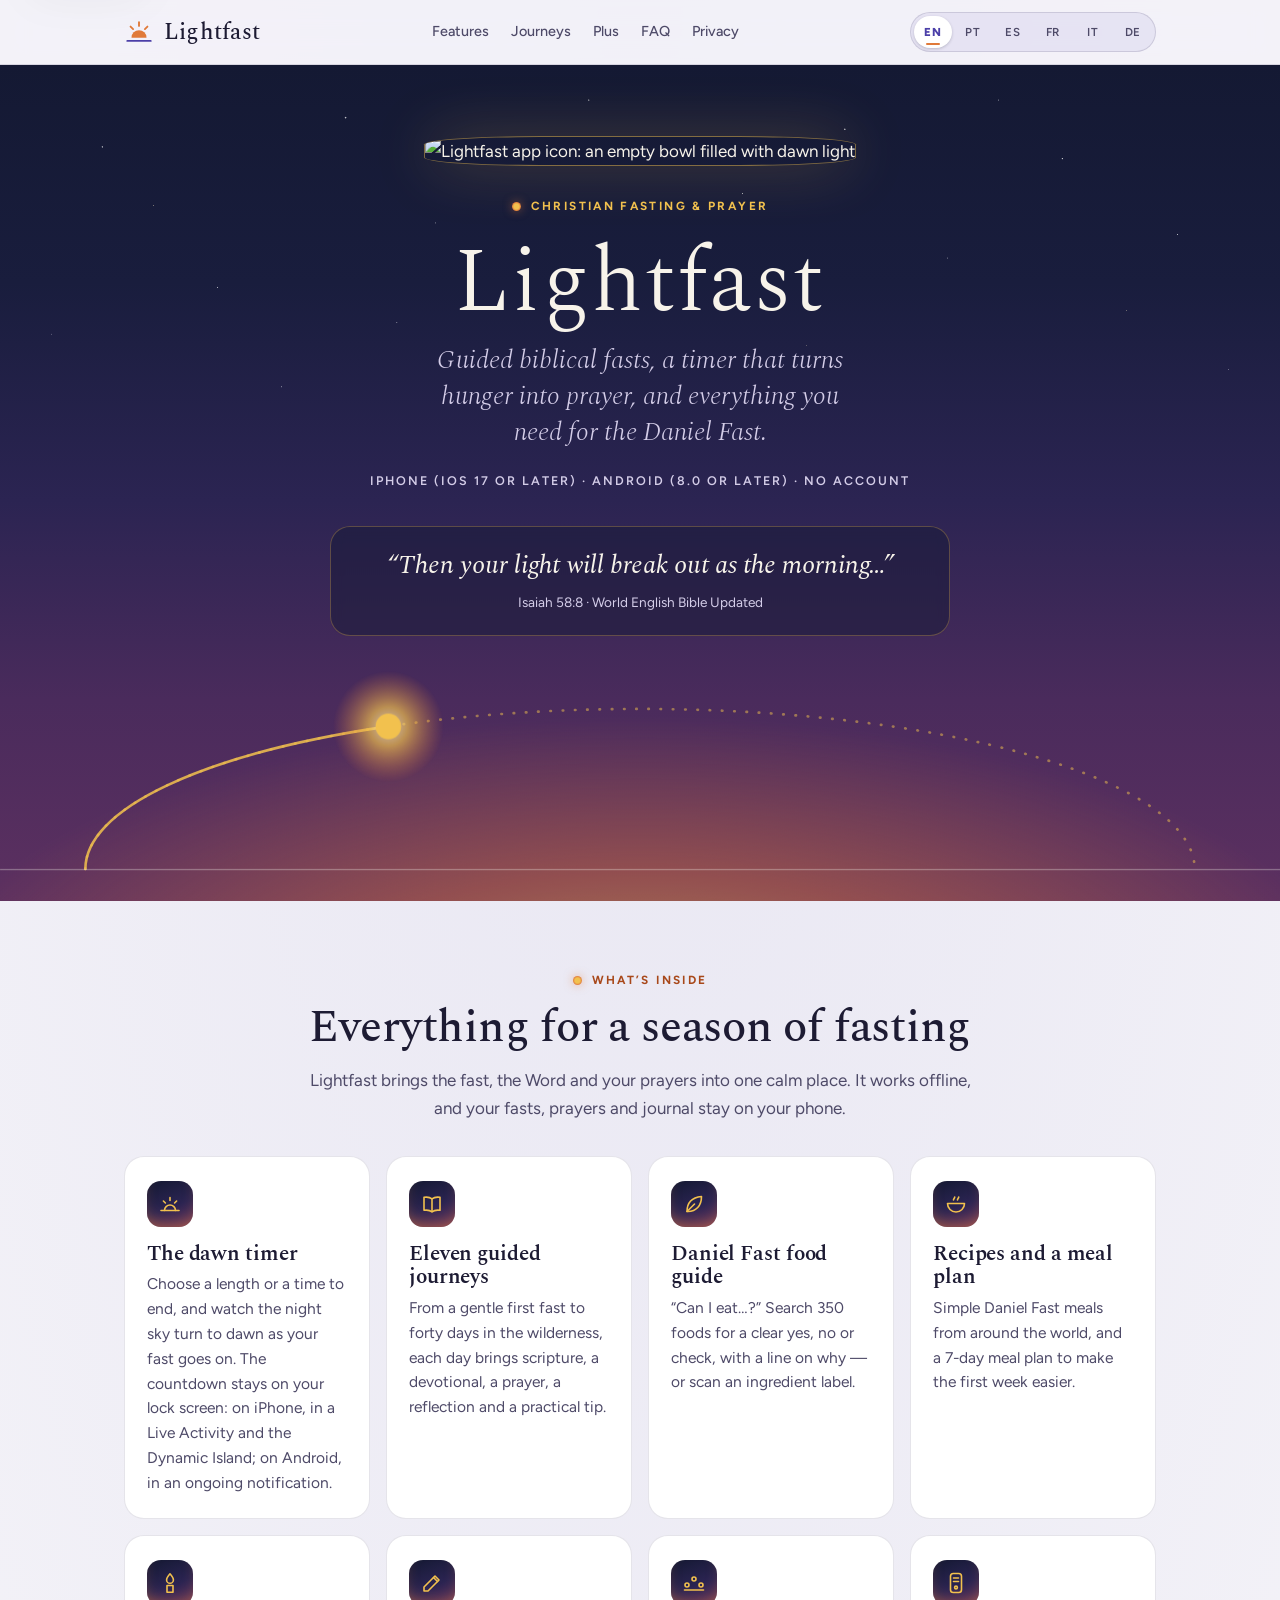
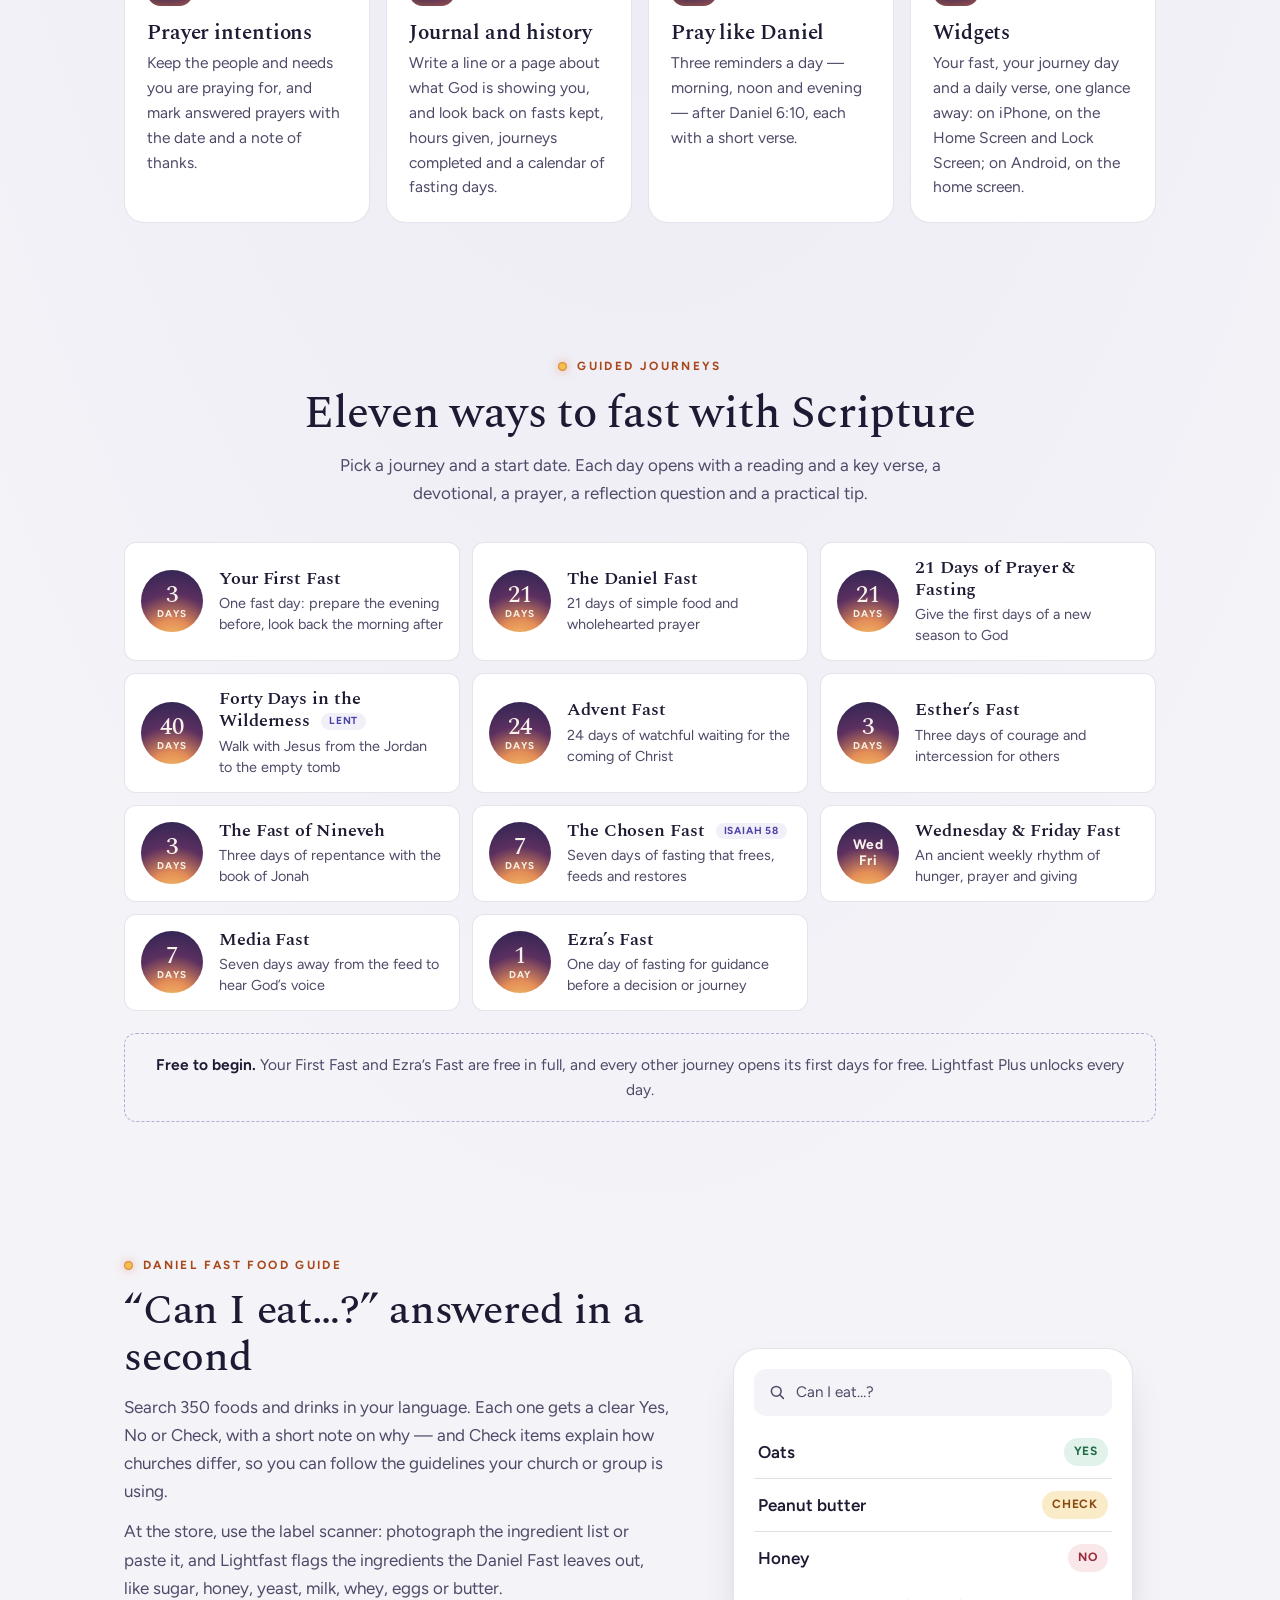
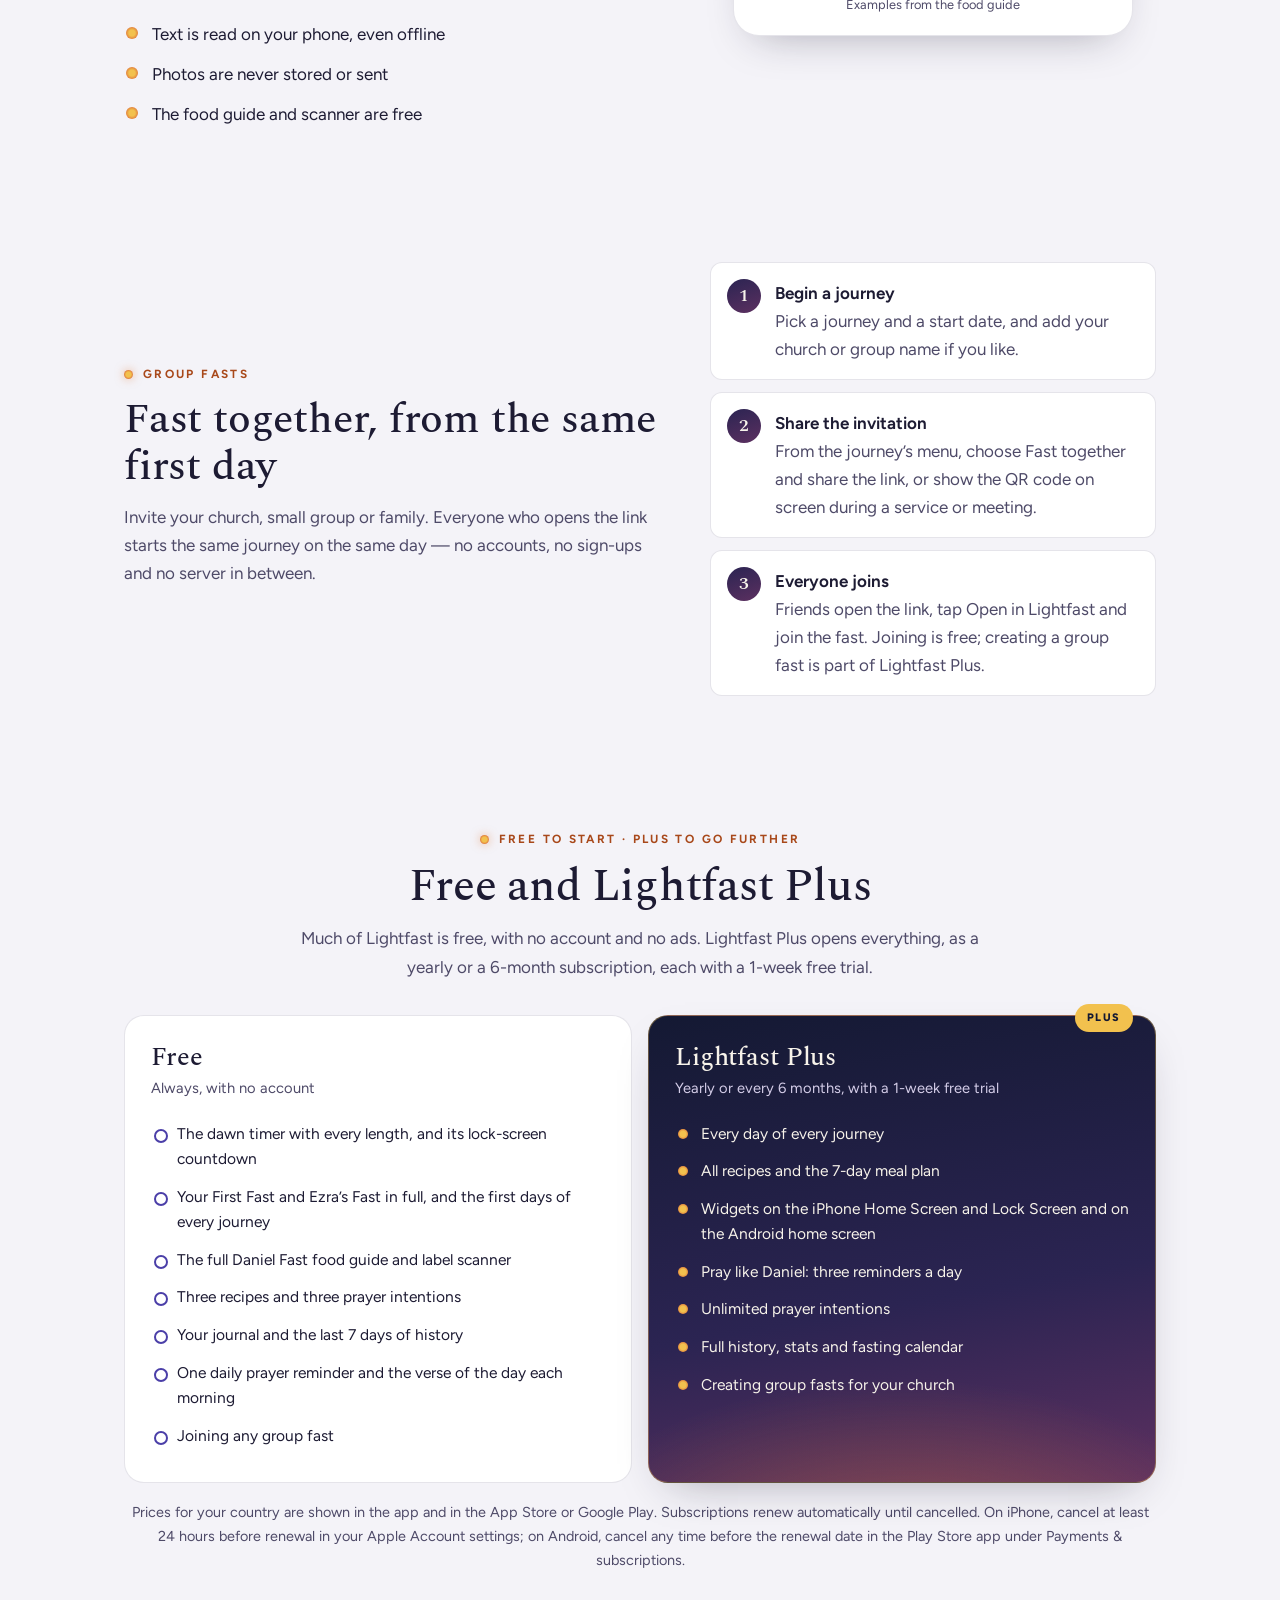
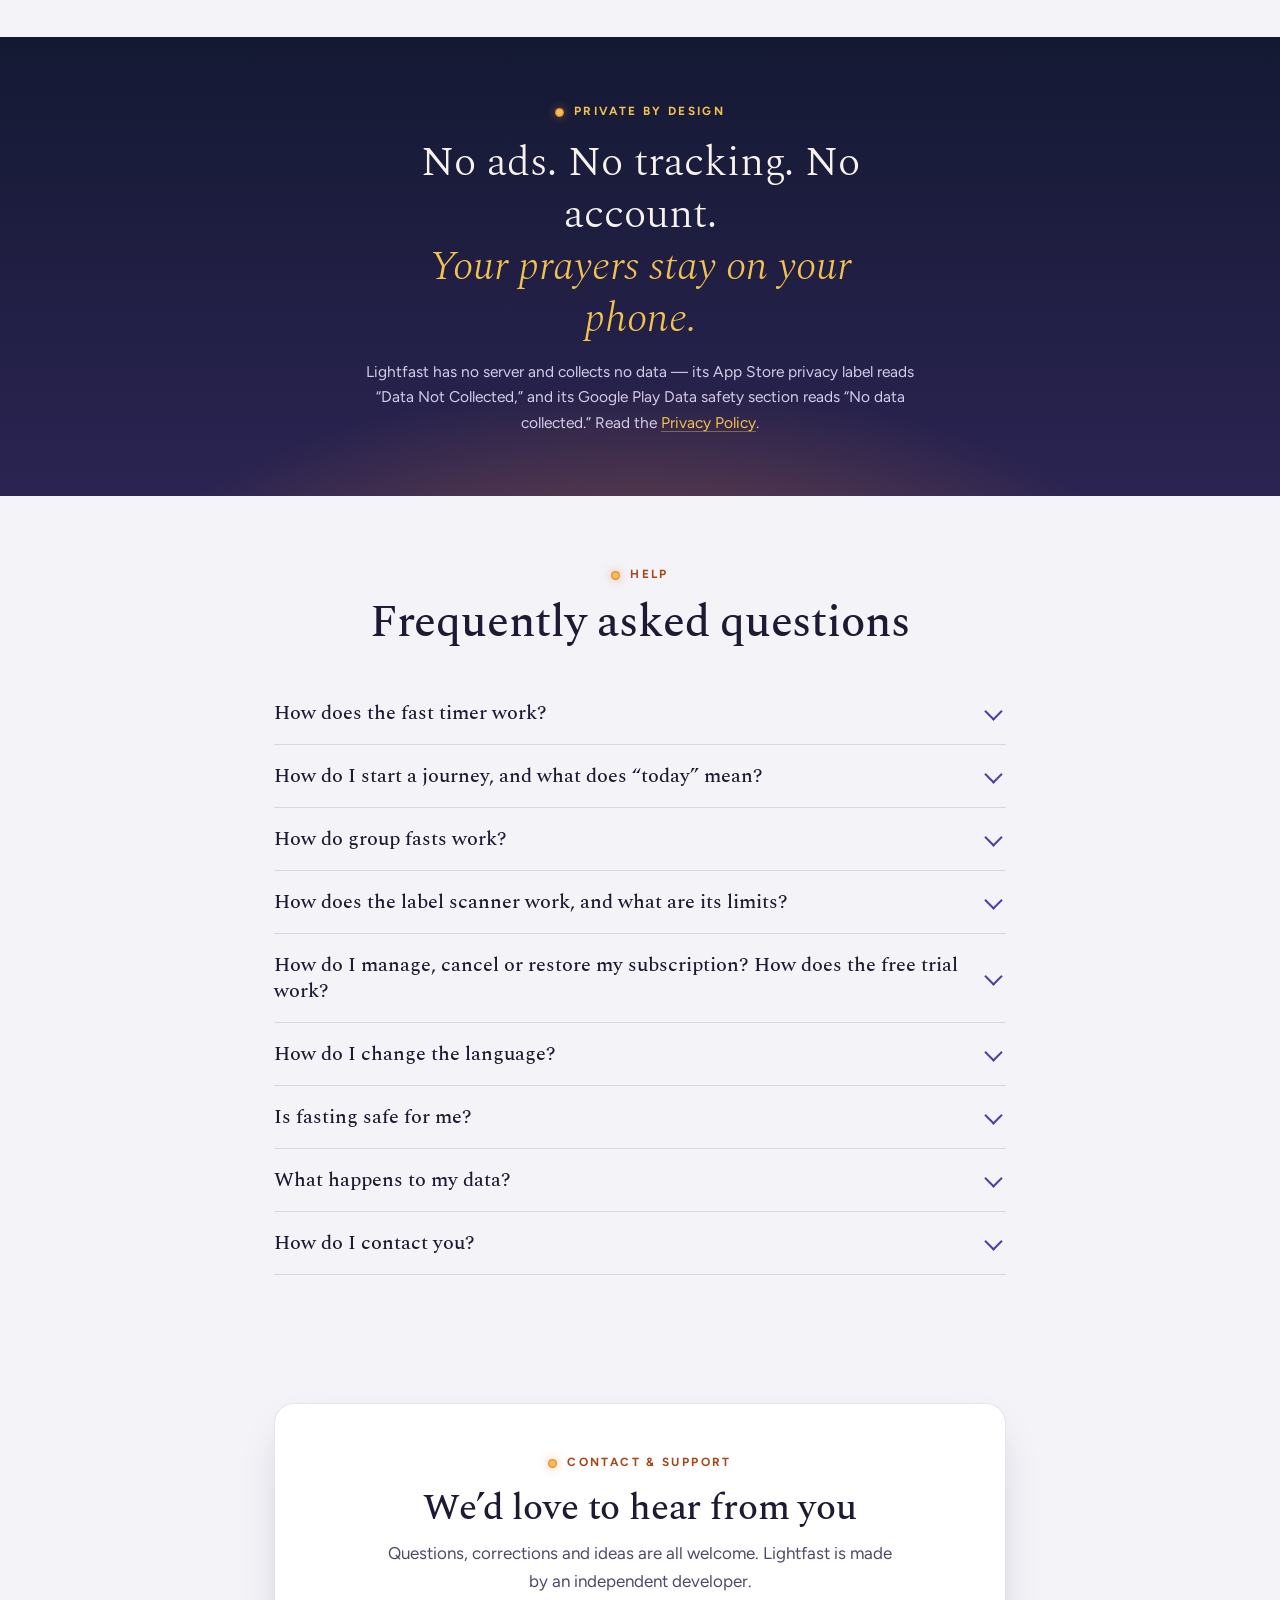
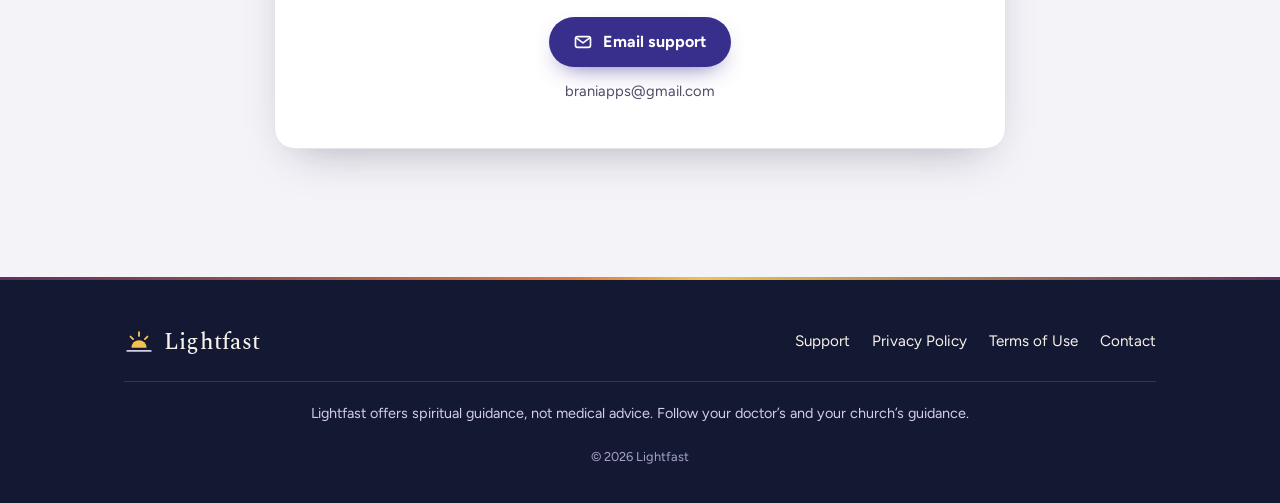
==== index.html @ 4f248ba1 "Deutsch: every page in a sixth language - A German section on every page (support, privacy, terms, j" ====
<!DOCTYPE html>
<html lang="en">
<head>
  <meta charset="UTF-8">
  <meta name="viewport" content="width=device-width, initial-scale=1.0">
  <title data-i18n-en="Lightfast — Daniel Fast &amp; Prayer · Support" data-i18n-pt="Lightfast — Jejum de Daniel e oração · Suporte" data-i18n-es="Lightfast — Ayuno de Daniel y oración · Soporte" data-i18n-fr="Lightfast — Jeûne de Daniel et prière · Assistance" data-i18n-it="Lightfast — Digiuno di Daniele e preghiera · Assistenza" data-i18n-de="Lightfast – Daniel-Fasten und Gebet · Support">Lightfast — Daniel Fast &amp; Prayer · Support</title>
  <meta name="description" content="Lightfast is a Christian fasting companion for iPhone and Android: a night-to-dawn fast timer, 11 guided biblical fasts, a Daniel Fast food guide and label scanner, prayer and journal — no ads, no tracking, no account. Também em português. También en español. Aussi en français. Anche in italiano. Auch auf Deutsch.">
  <meta name="theme-color" content="#141933">
  <link rel="icon" href="app-icon.png">
  <link rel="apple-touch-icon" href="app-icon.png">
  <link rel="preconnect" href="https://fonts.googleapis.com">
  <link rel="preconnect" href="https://fonts.gstatic.com" crossorigin>
  <link href="https://fonts.googleapis.com/css2?family=Figtree:wght@400;500;600;700;800&family=Spectral:ital,wght@0,300;0,400;0,500;0,600;1,300;1,400&display=swap" rel="stylesheet">
  <link rel="stylesheet" href="styles.css">
  <script src="site.js" defer></script>
</head>
<body>
  <a class="skip" href="#main" data-i18n-en="Skip to content" data-i18n-pt="Pular para o conteúdo" data-i18n-es="Saltar al contenido" data-i18n-fr="Aller au contenu" data-i18n-it="Vai al contenuto" data-i18n-de="Zum Inhalt springen">Skip to content</a>

  <!-- Line icons, drawn once and reused with <use>. -->
  <svg width="0" height="0" style="position:absolute" aria-hidden="true" focusable="false">
    <symbol id="i-dawn" viewBox="0 0 24 24"><path d="M3 18.5h18"/><path d="M6.5 18.5a5.5 5.5 0 0 1 11 0"/><path d="M12 5.5v3M5.4 9l2 2M18.6 9l-2 2"/></symbol>
    <symbol id="i-book" viewBox="0 0 24 24"><path d="M12 6.8C10 5.3 7 4.8 4 5.3v13c3-.5 6 0 8 1.5 2-1.5 5-2 8-1.5v-13c-3-.5-6 0-8 1.5z"/><path d="M12 6.8v13"/></symbol>
    <symbol id="i-leaf" viewBox="0 0 24 24"><path d="M5 19.5C5 11 10 5.5 19.5 4.5 19.5 14 14 19.5 6 19.5"/><path d="M5 19.5l7.5-7.5"/></symbol>
    <symbol id="i-bowl" viewBox="0 0 24 24"><path d="M3.5 11.5h17a8.5 8.5 0 0 1-17 0z"/><path d="M9.5 8c0-1.3 1.2-1.7 1.2-3M13.5 8c0-1.3 1.2-1.7 1.2-3"/></symbol>
    <symbol id="i-flame" viewBox="0 0 24 24"><path d="M12 2.8c2.3 2.6 3.4 4.4 3.4 6.1a3.4 3.4 0 0 1-6.8 0c0-1.7 1.1-3.5 3.4-6.1z"/><path d="M9 14.5h6v6.7H9z"/></symbol>
    <symbol id="i-pen" viewBox="0 0 24 24"><path d="M4 20h4L19 9l-4-4L4 16z"/><path d="M13.5 6.5l4 4"/></symbol>
    <symbol id="i-suns" viewBox="0 0 24 24"><circle cx="5" cy="14" r="2"/><circle cx="12" cy="8" r="2"/><circle cx="19" cy="14" r="2"/><path d="M2.5 19h19"/></symbol>
    <symbol id="i-phone" viewBox="0 0 24 24"><rect x="6.5" y="2.5" width="11" height="19" rx="2.8"/><path d="M9.5 7h5M9.5 10.5h5"/><circle cx="12" cy="16.5" r="1.4"/></symbol>
    <symbol id="i-search" viewBox="0 0 24 24"><circle cx="11" cy="11" r="6.5"/><path d="M16 16l4.5 4.5"/></symbol>
    <symbol id="i-mail" viewBox="0 0 24 24"><rect x="3" y="5.5" width="18" height="13" rx="2.5"/><path d="M3.8 7l8.2 6 8.2-6"/></symbol>
  </svg>

  <header class="nav">
    <div class="wrap">
      <a class="brand" href="index.html">
        <svg class="mark" width="30" height="30" viewBox="0 0 32 32" aria-hidden="true" focusable="false"><path class="sun" d="M8 22a8 8 0 0 1 16 0z"/><path class="rays" d="M16 5.5v4M7 10.2l2.7 2.7M25 10.2l-2.7 2.7" fill="none" stroke-width="2" stroke-linecap="round"/><path class="line" d="M3.5 25.5h25" fill="none" stroke-width="2" stroke-linecap="round"/></svg>
        Lightfast
      </a>
      <nav class="nav-links" aria-label="Site" data-i18n-aria-en="Site" data-i18n-aria-pt="Site" data-i18n-aria-es="Sitio" data-i18n-aria-fr="Site" data-i18n-aria-it="Sito" data-i18n-aria-de="Website">
        <a href="#features" data-i18n-en="Features" data-i18n-pt="Recursos" data-i18n-es="Funciones" data-i18n-fr="Fonctionnalités" data-i18n-it="Funzionalità" data-i18n-de="Funktionen">Features</a>
        <a href="#journeys" data-i18n-en="Journeys" data-i18n-pt="Jornadas" data-i18n-es="Jornadas" data-i18n-fr="Parcours" data-i18n-it="Percorsi" data-i18n-de="Wege">Journeys</a>
        <a href="#plus">Plus</a>
        <a href="#faq" data-i18n-en="FAQ" data-i18n-pt="Perguntas" data-i18n-es="Preguntas" data-i18n-fr="Questions" data-i18n-it="Domande" data-i18n-de="Fragen">FAQ</a>
        <a href="privacy.html" data-i18n-en="Privacy" data-i18n-pt="Privacidade" data-i18n-es="Privacidad" data-i18n-fr="Confidentialité" data-i18n-it="Privacy" data-i18n-de="Datenschutz">Privacy</a>
      </nav>
      <div class="nav-right">
        <div class="langtabs" role="tablist" aria-label="Language" data-i18n-aria-en="Language" data-i18n-aria-pt="Idioma" data-i18n-aria-es="Idioma" data-i18n-aria-fr="Langue" data-i18n-aria-it="Lingua" data-i18n-aria-de="Sprache">
          <button type="button" role="tab" data-lang-target="en" lang="en" aria-label="English">EN</button>
          <button type="button" role="tab" data-lang-target="pt" lang="pt-BR" aria-label="Português (Brasil)">PT</button>
          <button type="button" role="tab" data-lang-target="es" lang="es" aria-label="Español">ES</button>
          <button type="button" role="tab" data-lang-target="fr" lang="fr" aria-label="Français">FR</button>
          <button type="button" role="tab" data-lang-target="it" lang="it" aria-label="Italiano">IT</button>
          <button type="button" role="tab" data-lang-target="de" lang="de" aria-label="Deutsch">DE</button>
        </div>
      </div>
    </div>
  </header>

  <main id="main" tabindex="-1">
    <!-- =============================================================== HERO -->
    <section class="sky">
      <div class="wrap hero">
        <div data-lang="en" lang="en">
          <img class="icon" src="app-icon.png" width="120" height="120" alt="Lightfast app icon: an empty bowl filled with dawn light" data-rise style="animation-delay:.05s">
          <div data-rise style="animation-delay:.12s"><span class="kicker">Christian fasting &amp; prayer</span></div>
          <h1 data-rise style="animation-delay:.18s">Lightfast</h1>
          <p class="tagline" data-rise style="animation-delay:.26s">Guided biblical fasts, a timer that turns hunger into prayer, and everything you need for the Daniel Fast.</p>
          <p class="meta" data-rise style="animation-delay:.32s">iPhone (iOS 17 or later) · Android (8.0 or later) · No account</p>
          <figure class="verse" data-rise style="animation-delay:.4s">
            <blockquote><p>“Then your light will break out as the morning…”</p></blockquote>
            <figcaption>Isaiah 58:8 · World English Bible Updated</figcaption>
          </figure>
        </div>
        <div data-lang="pt" lang="pt-BR">
          <img class="icon" src="app-icon.png" width="120" height="120" alt="Ícone do aplicativo Lightfast: uma tigela vazia cheia da luz da aurora" data-rise style="animation-delay:.05s">
          <div data-rise style="animation-delay:.12s"><span class="kicker">Jejum e oração cristã</span></div>
          <h1 data-rise style="animation-delay:.18s">Lightfast</h1>
          <p class="tagline" data-rise style="animation-delay:.26s">Jejuns bíblicos guiados, um cronômetro que transforma a fome em oração e tudo o que você precisa para o Jejum de Daniel.</p>
          <p class="meta" data-rise style="animation-delay:.32s">iPhone (iOS 17 ou posterior) · Android (8.0 ou posterior) · Sem conta</p>
          <figure class="verse" data-rise style="animation-delay:.4s">
            <blockquote><p>“Então a sua luz romperá como a manhã…”</p></blockquote>
            <figcaption>Isaías 58:8 · Bíblia Portuguesa Mundial</figcaption>
          </figure>
        </div>
        <div data-lang="es" lang="es">
          <img class="icon" src="app-icon.png" width="120" height="120" alt="Ícono de la aplicación Lightfast: un tazón vacío lleno de la luz del amanecer" data-rise style="animation-delay:.05s">
          <div data-rise style="animation-delay:.12s"><span class="kicker">Ayuno cristiano y oración</span></div>
          <h1 data-rise style="animation-delay:.18s">Lightfast</h1>
          <p class="tagline" data-rise style="animation-delay:.26s">Ayunos bíblicos guiados, un temporizador que convierte el hambre en oración y todo lo que necesitas para el Ayuno de Daniel.</p>
          <p class="meta" data-rise style="animation-delay:.32s">iPhone (iOS 17 o posterior) · Android (8.0 o posterior) · Sin cuenta</p>
          <figure class="verse" data-rise style="animation-delay:.4s">
            <blockquote><p>«Entonces nacerá tu luz como el alba…»</p></blockquote>
            <figcaption>Isaías 58:8 · Reina-Valera 1909</figcaption>
          </figure>
        </div>
        <div data-lang="fr" lang="fr">
          <img class="icon" src="app-icon.png" width="120" height="120" alt="Icône de l’application Lightfast&nbsp;: un bol vide rempli de la lumière de l’aube" data-rise style="animation-delay:.05s">
          <div data-rise style="animation-delay:.12s"><span class="kicker">Jeûne chrétien et prière</span></div>
          <h1 data-rise style="animation-delay:.18s">Lightfast</h1>
          <p class="tagline" data-rise style="animation-delay:.26s">Des jeûnes bibliques guidés, un minuteur qui transforme la faim en prière, et tout ce qu’il te faut pour le jeûne de Daniel.</p>
          <p class="meta" data-rise style="animation-delay:.32s">iPhone (iOS 17 ou version ultérieure) · Android (8.0 ou version ultérieure) · Sans compte</p>
          <figure class="verse" data-rise style="animation-delay:.4s">
            <blockquote><p>«&nbsp;Alors ta lumière poindra comme l’aurore…&nbsp;»</p></blockquote>
            <figcaption>Ésaïe 58:8 · Louis Segond 1910</figcaption>
          </figure>
        </div>
        <div data-lang="it" lang="it">
          <img class="icon" src="app-icon.png" width="120" height="120" alt="Icona dell’app Lightfast: una ciotola vuota colma della luce dell’alba" data-rise style="animation-delay:.05s">
          <div data-rise style="animation-delay:.12s"><span class="kicker">Digiuno cristiano e preghiera</span></div>
          <h1 data-rise style="animation-delay:.18s">Lightfast</h1>
          <p class="tagline" data-rise style="animation-delay:.26s">Digiuni biblici guidati, un timer che trasforma la fame in preghiera e tutto ciò che ti serve per il digiuno di Daniele.</p>
          <p class="meta" data-rise style="animation-delay:.32s">iPhone (iOS 17 o versioni successive) · Android (8.0 o versioni successive) · Nessun account</p>
          <figure class="verse" data-rise style="animation-delay:.4s">
            <blockquote><p>“Allora la tua luce spunterà come l’aurora…”</p></blockquote>
            <figcaption>Isaia 58:8 · Riveduta 1927 (Giovanni Luzzi)</figcaption>
          </figure>
        </div>
        <div data-lang="de" lang="de">
          <img class="icon" src="app-icon.png" width="120" height="120" alt="App-Symbol von Lightfast: eine leere Schale, erfüllt vom Licht der Morgenröte" data-rise style="animation-delay:.05s">
          <div data-rise style="animation-delay:.12s"><span class="kicker">Christliches Fasten und Gebet</span></div>
          <h1 data-rise style="animation-delay:.18s">Lightfast</h1>
          <p class="tagline" data-rise style="animation-delay:.26s">Begleitete biblische Fastenwege, ein Timer, der Hunger in Gebet verwandelt, und alles, was du für das Daniel-Fasten brauchst.</p>
          <p class="meta" data-rise style="animation-delay:.32s">iPhone (iOS 17 oder neuer) · Android (8.0 oder neuer) · Kein Konto</p>
          <figure class="verse" data-rise style="animation-delay:.4s">
            <blockquote><p>„Alsdann wird dein Licht hervorbrechen wie die Morgenröte&nbsp;…“</p></blockquote>
            <figcaption>Jesaja 58,8 · Lutherbibel 1912</figcaption>
          </figure>
        </div>
      </div>
      <!-- The app's dawn timer: a sun a third of the way up its arc. -->
      <svg class="horizon" viewBox="0 -24 1200 224" aria-hidden="true" focusable="false">
        <defs>
          <radialGradient id="sunglow">
            <stop offset="0" stop-color="#FFF3D1"/>
            <stop offset="0.35" stop-color="#F2C14E" stop-opacity="0.9"/>
            <stop offset="1" stop-color="#E07A3A" stop-opacity="0"/>
          </radialGradient>
        </defs>
        <path d="M80 170 A520 150 0 0 1 1120 170" fill="none" stroke="#F2C14E" stroke-opacity="0.5" stroke-width="2.5" stroke-dasharray="0.5 11" stroke-linecap="round"/>
        <path d="M80 170 A520 150 0 0 1 364 36.4" fill="none" stroke="#F2C14E" stroke-opacity="0.85" stroke-width="2.5" stroke-linecap="round"/>
        <g class="climb">
          <circle cx="364" cy="36.4" r="52" fill="url(#sunglow)" opacity="0.75"/>
          <circle cx="364" cy="36.4" r="12" fill="#F2C14E"/>
        </g>
        <path d="M0 170.5H1200" stroke="#F7F3EA" stroke-opacity="0.35" stroke-width="1.2"/>
      </svg>
    </section>

    <!-- =============================================================== FEATURES -->
    <section class="block wrap" id="features">
      <div data-lang="en" lang="en">
        <div class="section-head center">
          <span class="kicker">What’s inside</span>
          <h2>Everything for a season of fasting</h2>
          <p>Lightfast brings the fast, the Word and your prayers into one calm place. It works offline, and your fasts, prayers and journal stay on your phone.</p>
        </div>
        <div class="grid">
          <div class="feature"><div class="ico"><svg aria-hidden="true"><use href="#i-dawn"/></svg></div><h3>The dawn timer</h3><p>Choose a length or a time to end, and watch the night sky turn to dawn as your fast goes on. The countdown stays on your lock screen: on iPhone, in a Live Activity and the Dynamic Island; on Android, in an ongoing notification.</p></div>
          <div class="feature"><div class="ico"><svg aria-hidden="true"><use href="#i-book"/></svg></div><h3>Eleven guided journeys</h3><p>From a gentle first fast to forty days in the wilderness, each day brings scripture, a devotional, a prayer, a reflection and a practical tip.</p></div>
          <div class="feature"><div class="ico"><svg aria-hidden="true"><use href="#i-leaf"/></svg></div><h3>Daniel Fast food guide</h3><p>“Can I eat…?” Search 350 foods for a clear yes, no or check, with a line on why — or scan an ingredient label.</p></div>
          <div class="feature"><div class="ico"><svg aria-hidden="true"><use href="#i-bowl"/></svg></div><h3>Recipes and a meal plan</h3><p>Simple Daniel Fast meals from around the world, and a 7-day meal plan to make the first week easier.</p></div>
          <div class="feature"><div class="ico"><svg aria-hidden="true"><use href="#i-flame"/></svg></div><h3>Prayer intentions</h3><p>Keep the people and needs you are praying for, and mark answered prayers with the date and a note of thanks.</p></div>
          <div class="feature"><div class="ico"><svg aria-hidden="true"><use href="#i-pen"/></svg></div><h3>Journal and history</h3><p>Write a line or a page about what God is showing you, and look back on fasts kept, hours given, journeys completed and a calendar of fasting days.</p></div>
          <div class="feature"><div class="ico"><svg aria-hidden="true"><use href="#i-suns"/></svg></div><h3>Pray like Daniel</h3><p>Three reminders a day — morning, noon and evening — after Daniel 6:10, each with a short verse.</p></div>
          <div class="feature"><div class="ico"><svg aria-hidden="true"><use href="#i-phone"/></svg></div><h3>Widgets</h3><p>Your fast, your journey day and a daily verse, one glance away: on iPhone, on the Home Screen and Lock Screen; on Android, on the home screen.</p></div>
        </div>
      </div>
      <div data-lang="pt" lang="pt-BR">
        <div class="section-head center">
          <span class="kicker">Por dentro do app</span>
          <h2>Tudo para um tempo de jejum</h2>
          <p>O Lightfast reúne o jejum, a Palavra e as suas orações num espaço único e tranquilo. Funciona offline, e seus jejuns, orações e diário ficam no seu celular.</p>
        </div>
        <div class="grid">
          <div class="feature"><div class="ico"><svg aria-hidden="true"><use href="#i-dawn"/></svg></div><h3>O cronômetro da aurora</h3><p>Escolha uma duração ou um horário para terminar e veja o céu da noite virar aurora enquanto o jejum avança. A contagem regressiva fica na tela de bloqueio: no iPhone, numa Atividade ao Vivo e na Dynamic Island; no Android, numa notificação contínua.</p></div>
          <div class="feature"><div class="ico"><svg aria-hidden="true"><use href="#i-book"/></svg></div><h3>Onze jornadas guiadas</h3><p>De um primeiro jejum suave aos quarenta dias no deserto, cada dia traz uma leitura bíblica, um devocional, uma oração, uma reflexão e uma dica prática.</p></div>
          <div class="feature"><div class="ico"><svg aria-hidden="true"><use href="#i-leaf"/></svg></div><h3>Guia de alimentos do Jejum de Daniel</h3><p>“Posso comer…?” Pesquise 350 alimentos e receba um sim, um não ou um “verifique”, com o motivo — ou escaneie o rótulo de ingredientes.</p></div>
          <div class="feature"><div class="ico"><svg aria-hidden="true"><use href="#i-bowl"/></svg></div><h3>Receitas e cardápio</h3><p>Refeições simples do Jejum de Daniel de várias partes do mundo e um cardápio de 7 dias para facilitar a primeira semana.</p></div>
          <div class="feature"><div class="ico"><svg aria-hidden="true"><use href="#i-flame"/></svg></div><h3>Pedidos de oração</h3><p>Guarde as pessoas e as necessidades pelas quais você ora e marque as orações respondidas com a data e uma palavra de gratidão.</p></div>
          <div class="feature"><div class="ico"><svg aria-hidden="true"><use href="#i-pen"/></svg></div><h3>Diário e histórico</h3><p>Escreva uma linha ou uma página sobre o que Deus está mostrando a você e reveja os jejuns cumpridos, as horas dedicadas, as jornadas concluídas e um calendário dos seus dias de jejum.</p></div>
          <div class="feature"><div class="ico"><svg aria-hidden="true"><use href="#i-suns"/></svg></div><h3>Ore como Daniel</h3><p>Três lembretes por dia — de manhã, ao meio-dia e à noite —, como em Daniel 6:10, cada um com um versículo curto.</p></div>
          <div class="feature"><div class="ico"><svg aria-hidden="true"><use href="#i-phone"/></svg></div><h3>Widgets</h3><p>Seu jejum, o dia da sua jornada e um versículo diário, sempre à vista: no iPhone, na Tela de Início e na Tela Bloqueada; no Android, na tela inicial.</p></div>
        </div>
      </div>
      <div data-lang="es" lang="es">
        <div class="section-head center">
          <span class="kicker">Lo que incluye</span>
          <h2>Todo para un tiempo de ayuno</h2>
          <p>Lightfast reúne el ayuno, la Palabra y tus oraciones en un solo lugar sereno. Funciona sin conexión, y tus ayunos, oraciones y diario se quedan en tu teléfono.</p>
        </div>
        <div class="grid">
          <div class="feature"><div class="ico"><svg aria-hidden="true"><use href="#i-dawn"/></svg></div><h3>El temporizador del alba</h3><p>Elige una duración o una hora para terminar, y mira cómo el cielo nocturno se vuelve alba mientras avanza tu ayuno. La cuenta regresiva queda en la pantalla bloqueada: en iPhone, en una Actividad en vivo y en la Dynamic Island; en Android, en una notificación continua.</p></div>
          <div class="feature"><div class="ico"><svg aria-hidden="true"><use href="#i-book"/></svg></div><h3>Once jornadas guiadas</h3><p>Desde un primer ayuno sencillo hasta cuarenta días en el desierto, cada día trae un pasaje de la Escritura, un devocional, una oración, una reflexión y un consejo práctico.</p></div>
          <div class="feature"><div class="ico"><svg aria-hidden="true"><use href="#i-leaf"/></svg></div><h3>Guía de alimentos del Ayuno de Daniel</h3><p>«¿Puedo comer…?» Busca entre 350 alimentos y obtén un sí, un no o un «revisa», con el porqué, o escanea la etiqueta de ingredientes.</p></div>
          <div class="feature"><div class="ico"><svg aria-hidden="true"><use href="#i-bowl"/></svg></div><h3>Recetas y plan de comidas</h3><p>Comidas sencillas del Ayuno de Daniel de todo el mundo y un plan de comidas de 7 días para facilitar la primera semana.</p></div>
          <div class="feature"><div class="ico"><svg aria-hidden="true"><use href="#i-flame"/></svg></div><h3>Peticiones de oración</h3><p>Guarda las personas y necesidades por las que oras, y marca las oraciones contestadas con la fecha y una palabra de gratitud.</p></div>
          <div class="feature"><div class="ico"><svg aria-hidden="true"><use href="#i-pen"/></svg></div><h3>Diario e historial</h3><p>Escribe una línea o una página sobre lo que Dios te está mostrando, y repasa los ayunos cumplidos, las horas dedicadas, las jornadas completadas y un calendario de tus días de ayuno.</p></div>
          <div class="feature"><div class="ico"><svg aria-hidden="true"><use href="#i-suns"/></svg></div><h3>Ora como Daniel</h3><p>Tres recordatorios al día —mañana, mediodía y tarde—, como en Daniel 6:10, cada uno con un versículo breve.</p></div>
          <div class="feature"><div class="ico"><svg aria-hidden="true"><use href="#i-phone"/></svg></div><h3>Widgets</h3><p>Tu ayuno, el día de tu jornada y un versículo diario, a un vistazo: en iPhone, en la pantalla de inicio y en la pantalla bloqueada; en Android, en la pantalla principal.</p></div>
        </div>
      </div>
      <div data-lang="fr" lang="fr">
        <div class="section-head center">
          <span class="kicker">Dans l’app</span>
          <h2>Tout pour un temps de jeûne</h2>
          <p>Lightfast rassemble le jeûne, la Parole et tes prières en un seul lieu paisible. Elle fonctionne hors ligne, et tes jeûnes, tes prières et ton journal restent sur ton téléphone.</p>
        </div>
        <div class="grid">
          <div class="feature"><div class="ico"><svg aria-hidden="true"><use href="#i-dawn"/></svg></div><h3>Le minuteur de l’aube</h3><p>Choisis une durée ou une heure de fin, et regarde le ciel de la nuit se changer en aube à mesure que ton jeûne avance. Le compte à rebours reste sur l’écran verrouillé&nbsp;: sur iPhone, dans une activité en direct et la Dynamic Island&nbsp;; sur Android, dans une notification permanente.</p></div>
          <div class="feature"><div class="ico"><svg aria-hidden="true"><use href="#i-book"/></svg></div><h3>Onze parcours guidés</h3><p>D’un premier jeûne tout en douceur aux quarante jours au désert, chaque jour t’apporte un passage de l’Écriture, une méditation, une prière, une réflexion et un conseil pratique.</p></div>
          <div class="feature"><div class="ico"><svg aria-hidden="true"><use href="#i-leaf"/></svg></div><h3>Guide alimentaire du jeûne de Daniel</h3><p>«&nbsp;Puis-je manger…&nbsp;?&nbsp;» Cherche parmi 350 aliments et obtiens un oui, un non ou un «&nbsp;à vérifier&nbsp;», avec la raison — ou scanne une étiquette d’ingrédients.</p></div>
          <div class="feature"><div class="ico"><svg aria-hidden="true"><use href="#i-bowl"/></svg></div><h3>Recettes et menu de la semaine</h3><p>Des plats simples du jeûne de Daniel venus du monde entier, et un menu de 7&nbsp;jours pour faciliter la première semaine.</p></div>
          <div class="feature"><div class="ico"><svg aria-hidden="true"><use href="#i-flame"/></svg></div><h3>Intentions de prière</h3><p>Note les personnes et les besoins pour lesquels tu pries, et marque les prières exaucées avec la date et un mot de reconnaissance.</p></div>
          <div class="feature"><div class="ico"><svg aria-hidden="true"><use href="#i-pen"/></svg></div><h3>Journal et historique</h3><p>Écris une ligne ou une page sur ce que Dieu te montre, et revois les jeûnes tenus, les heures données, les parcours terminés et un calendrier de tes jours de jeûne.</p></div>
          <div class="feature"><div class="ico"><svg aria-hidden="true"><use href="#i-suns"/></svg></div><h3>Prier comme Daniel</h3><p>Trois rappels par jour — le matin, à midi et le soir — à l’exemple de Daniel 6:10, chacun avec un court verset.</p></div>
          <div class="feature"><div class="ico"><svg aria-hidden="true"><use href="#i-phone"/></svg></div><h3>Widgets</h3><p>Ton jeûne, le jour de ton parcours et un verset du jour, d’un coup d’œil&nbsp;: sur iPhone, sur l’écran d’accueil et l’écran verrouillé&nbsp;; sur Android, sur l’écran d’accueil.</p></div>
        </div>
      </div>
      <div data-lang="it" lang="it">
        <div class="section-head center">
          <span class="kicker">Cosa trovi nell’app</span>
          <h2>Tutto per un tempo di digiuno</h2>
          <p>Lightfast riunisce il digiuno, la Parola e le tue preghiere in un unico luogo sereno. Funziona offline, e i tuoi digiuni, le tue preghiere e il tuo diario restano sul tuo telefono.</p>
        </div>
        <div class="grid">
          <div class="feature"><div class="ico"><svg aria-hidden="true"><use href="#i-dawn"/></svg></div><h3>Il timer dell’alba</h3><p>Scegli una durata o un orario di fine, e guarda il cielo notturno farsi alba mentre il tuo digiuno procede. Il conto alla rovescia resta sulla schermata di blocco: su iPhone, in un’attività in tempo reale e nella Dynamic Island; su Android, in una notifica permanente.</p></div>
          <div class="feature"><div class="ico"><svg aria-hidden="true"><use href="#i-book"/></svg></div><h3>Undici percorsi guidati</h3><p>Da un primo digiuno leggero ai quaranta giorni nel deserto, ogni giorno ti offre un brano della Scrittura, una meditazione, una preghiera, una riflessione e un consiglio pratico.</p></div>
          <div class="feature"><div class="ico"><svg aria-hidden="true"><use href="#i-leaf"/></svg></div><h3>Guida agli alimenti del digiuno di Daniele</h3><p>“Posso mangiare…?” Cerca tra 350 alimenti e ottieni un sì, un no o un “verifica”, con una riga che spiega il perché — oppure scansiona l’etichetta degli ingredienti.</p></div>
          <div class="feature"><div class="ico"><svg aria-hidden="true"><use href="#i-bowl"/></svg></div><h3>Ricette e piano dei pasti</h3><p>Piatti semplici del digiuno di Daniele da tutto il mondo, e un piano dei pasti di 7 giorni per rendere più facile la prima settimana.</p></div>
          <div class="feature"><div class="ico"><svg aria-hidden="true"><use href="#i-flame"/></svg></div><h3>Intenzioni di preghiera</h3><p>Annota le persone e le necessità per cui preghi, e segna le preghiere esaudite con la data e una parola di ringraziamento.</p></div>
          <div class="feature"><div class="ico"><svg aria-hidden="true"><use href="#i-pen"/></svg></div><h3>Diario e cronologia</h3><p>Scrivi una riga o una pagina su ciò che Dio ti sta mostrando, e ripercorri i digiuni osservati, le ore donate, i percorsi completati e un calendario dei tuoi giorni di digiuno.</p></div>
          <div class="feature"><div class="ico"><svg aria-hidden="true"><use href="#i-suns"/></svg></div><h3>Prega come Daniele</h3><p>Tre promemoria al giorno — al mattino, a mezzogiorno e alla sera — sull’esempio di Daniele 6:10, ciascuno con un breve versetto.</p></div>
          <div class="feature"><div class="ico"><svg aria-hidden="true"><use href="#i-phone"/></svg></div><h3>Widget</h3><p>Il tuo digiuno, il giorno del tuo percorso e il versetto del giorno, a colpo d’occhio: su iPhone, nella schermata Home e nella schermata di blocco; su Android, nella schermata Home.</p></div>
        </div>
      </div>
      <div data-lang="de" lang="de">
        <div class="section-head center">
          <span class="kicker">Was dich erwartet</span>
          <h2>Alles für eine Zeit des Fastens</h2>
          <p>Lightfast vereint dein Fasten, Gottes Wort und deine Gebete an einem ruhigen Ort. Die App funktioniert offline, und dein Fasten, deine Gebete und dein Tagebuch bleiben auf deinem Smartphone.</p>
        </div>
        <div class="grid">
          <div class="feature"><div class="ico"><svg aria-hidden="true"><use href="#i-dawn"/></svg></div><h3>Der Fasten-Timer</h3><p>Wähle eine Dauer oder eine Uhrzeit für das Ende und sieh zu, wie der Nachthimmel zur Morgenröte wird, während dein Fasten voranschreitet. Der Countdown bleibt auf deinem Sperrbildschirm: auf dem iPhone in einer Live-Aktivität und in der Dynamic Island, auf Android in einer dauerhaften Benachrichtigung.</p></div>
          <div class="feature"><div class="ico"><svg aria-hidden="true"><use href="#i-book"/></svg></div><h3>Elf begleitete Wege</h3><p>Vom sanften ersten Fasten bis zu vierzig Tagen in der Wüste: Jeder Tag bringt einen Bibeltext, eine Andacht, ein Gebet, eine Frage zum Nachdenken und einen praktischen Tipp.</p></div>
          <div class="feature"><div class="ico"><svg aria-hidden="true"><use href="#i-leaf"/></svg></div><h3>Lebensmittelliste zum Daniel-Fasten</h3><p>„Darf ich … essen?“ Durchsuche 350 Lebensmittel und erhalte ein klares Ja, Nein oder „Prüfen“, mit einer Zeile zur Begründung – oder scanne eine Zutatenliste.</p></div>
          <div class="feature"><div class="ico"><svg aria-hidden="true"><use href="#i-bowl"/></svg></div><h3>Rezepte und ein Essensplan</h3><p>Einfache Gerichte für das Daniel-Fasten aus aller Welt und ein 7-Tage-Essensplan, der dir die erste Woche leichter macht.</p></div>
          <div class="feature"><div class="ico"><svg aria-hidden="true"><use href="#i-flame"/></svg></div><h3>Gebetsanliegen</h3><p>Halte die Menschen und Nöte fest, für die du betest, und markiere erhörte Gebete mit dem Datum und einem Wort des Dankes.</p></div>
          <div class="feature"><div class="ico"><svg aria-hidden="true"><use href="#i-pen"/></svg></div><h3>Tagebuch und Verlauf</h3><p>Schreib eine Zeile oder eine ganze Seite über das, was Gott dir zeigt, und blicke zurück auf gehaltene Fasten, geschenkte Stunden, vollendete Wege und einen Kalender deiner Fastentage.</p></div>
          <div class="feature"><div class="ico"><svg aria-hidden="true"><use href="#i-suns"/></svg></div><h3>Beten wie Daniel</h3><p>Drei Erinnerungen am Tag – morgens, mittags und abends – nach dem Vorbild von Daniel 6,11, jede mit einem kurzen Vers.</p></div>
          <div class="feature"><div class="ico"><svg aria-hidden="true"><use href="#i-phone"/></svg></div><h3>Widgets</h3><p>Dein Fasten, der Tag deines Weges und ein Tagesvers auf einen Blick: auf dem iPhone auf dem Home-Bildschirm und dem Sperrbildschirm, auf Android auf dem Startbildschirm.</p></div>
        </div>
      </div>
    </section>

    <!-- =============================================================== JOURNEYS -->
    <section class="block wrap" id="journeys">
      <div data-lang="en" lang="en">
        <div class="section-head center">
          <span class="kicker">Guided journeys</span>
          <h2>Eleven ways to fast with Scripture</h2>
          <p>Pick a journey and a start date. Each day opens with a reading and a key verse, a devotional, a prayer, a reflection question and a practical tip.</p>
        </div>
        <ul class="journeys">
          <li class="journey"><span class="len"><b>3</b><small>days</small></span><div><h3>Your First Fast</h3><p>One fast day: prepare the evening before, look back the morning after</p></div></li>
          <li class="journey"><span class="len"><b>21</b><small>days</small></span><div><h3>The Daniel Fast</h3><p>21 days of simple food and wholehearted prayer</p></div></li>
          <li class="journey"><span class="len"><b>21</b><small>days</small></span><div><h3>21 Days of Prayer &amp; Fasting</h3><p>Give the first days of a new season to God</p></div></li>
          <li class="journey"><span class="len"><b>40</b><small>days</small></span><div><h3>Forty Days in the Wilderness <span class="tag">Lent</span></h3><p>Walk with Jesus from the Jordan to the empty tomb</p></div></li>
          <li class="journey"><span class="len"><b>24</b><small>days</small></span><div><h3>Advent Fast</h3><p>24 days of watchful waiting for the coming of Christ</p></div></li>
          <li class="journey"><span class="len"><b>3</b><small>days</small></span><div><h3>Esther’s Fast</h3><p>Three days of courage and intercession for others</p></div></li>
          <li class="journey"><span class="len"><b>3</b><small>days</small></span><div><h3>The Fast of Nineveh</h3><p>Three days of repentance with the book of Jonah</p></div></li>
          <li class="journey"><span class="len"><b>7</b><small>days</small></span><div><h3>The Chosen Fast <span class="tag">Isaiah 58</span></h3><p>Seven days of fasting that frees, feeds and restores</p></div></li>
          <li class="journey"><span class="len wk"><b>Wed<br>Fri</b></span><div><h3>Wednesday &amp; Friday Fast</h3><p>An ancient weekly rhythm of hunger, prayer and giving</p></div></li>
          <li class="journey"><span class="len"><b>7</b><small>days</small></span><div><h3>Media Fast</h3><p>Seven days away from the feed to hear God’s voice</p></div></li>
          <li class="journey"><span class="len"><b>1</b><small>day</small></span><div><h3>Ezra’s Fast</h3><p>One day of fasting for guidance before a decision or journey</p></div></li>
        </ul>
        <p class="each-day"><strong>Free to begin.</strong> Your First Fast and Ezra’s Fast are free in full, and every other journey opens its first days for free. Lightfast Plus unlocks every day.</p>
      </div>
      <div data-lang="pt" lang="pt-BR">
        <div class="section-head center">
          <span class="kicker">Jornadas guiadas</span>
          <h2>Onze maneiras de jejuar com as Escrituras</h2>
          <p>Escolha uma jornada e uma data de início. Cada dia começa com uma leitura e um versículo-chave, um devocional, uma oração, uma pergunta para reflexão e uma dica prática.</p>
        </div>
        <ul class="journeys">
          <li class="journey"><span class="len"><b>3</b><small>dias</small></span><div><h3>Seu primeiro jejum</h3><p>Um dia de jejum: prepare-se na véspera e reflita na manhã seguinte</p></div></li>
          <li class="journey"><span class="len"><b>21</b><small>dias</small></span><div><h3>O Jejum de Daniel</h3><p>21 dias de comida simples e oração de todo o coração</p></div></li>
          <li class="journey"><span class="len"><b>21</b><small>dias</small></span><div><h3>21 dias de jejum e oração</h3><p>Entregue a Deus os primeiros dias de um novo tempo</p></div></li>
          <li class="journey"><span class="len"><b>40</b><small>dias</small></span><div><h3>Quarenta dias no deserto <span class="tag">Quaresma</span></h3><p>Caminhe com Jesus do Jordão até o túmulo vazio</p></div></li>
          <li class="journey"><span class="len"><b>24</b><small>dias</small></span><div><h3>Jejum do Advento</h3><p>24 dias de espera vigilante pela vinda de Cristo</p></div></li>
          <li class="journey"><span class="len"><b>3</b><small>dias</small></span><div><h3>O Jejum de Ester</h3><p>Três dias de coragem e intercessão pelos outros</p></div></li>
          <li class="journey"><span class="len"><b>3</b><small>dias</small></span><div><h3>O Jejum de Nínive</h3><p>Três dias de arrependimento com o livro de Jonas</p></div></li>
          <li class="journey"><span class="len"><b>7</b><small>dias</small></span><div><h3>O jejum que Deus escolheu <span class="tag">Isaías 58</span></h3><p>Sete dias de jejum que liberta, alimenta e restaura</p></div></li>
          <li class="journey"><span class="len wk"><b>Qua<br>Sex</b></span><div><h3>Jejum às quartas e sextas</h3><p>Um antigo ritmo semanal de fome, oração e generosidade</p></div></li>
          <li class="journey"><span class="len"><b>7</b><small>dias</small></span><div><h3>Jejum de mídias</h3><p>Sete dias longe do feed para ouvir a voz de Deus</p></div></li>
          <li class="journey"><span class="len"><b>1</b><small>dia</small></span><div><h3>O Jejum de Esdras</h3><p>Um dia de jejum por direção antes de uma decisão ou viagem</p></div></li>
        </ul>
        <p class="each-day"><strong>Comece grátis.</strong> “Seu primeiro jejum” e “O Jejum de Esdras” são totalmente gratuitos, e todas as outras jornadas têm os primeiros dias liberados de graça. O Lightfast Plus libera todos os dias.</p>
      </div>
      <div data-lang="es" lang="es">
        <div class="section-head center">
          <span class="kicker">Jornadas guiadas</span>
          <h2>Once maneras de ayunar con la Escritura</h2>
          <p>Elige una jornada y una fecha de inicio. Cada día empieza con una lectura y un versículo clave, un devocional, una oración, una pregunta de reflexión y un consejo práctico.</p>
        </div>
        <ul class="journeys">
          <li class="journey"><span class="len"><b>3</b><small>días</small></span><div><h3>Tu primer ayuno</h3><p>Un día de ayuno: prepárate la víspera, reflexiona la mañana siguiente</p></div></li>
          <li class="journey"><span class="len"><b>21</b><small>días</small></span><div><h3>El Ayuno de Daniel</h3><p>21 días de comida sencilla y oración de todo corazón</p></div></li>
          <li class="journey"><span class="len"><b>21</b><small>días</small></span><div><h3>21 días de ayuno y oración</h3><p>Entrega a Dios los primeros días de una nueva etapa</p></div></li>
          <li class="journey"><span class="len"><b>40</b><small>días</small></span><div><h3>Cuarenta días en el desierto <span class="tag">Cuaresma</span></h3><p>Camina con Jesús desde el Jordán hasta la tumba vacía</p></div></li>
          <li class="journey"><span class="len"><b>24</b><small>días</small></span><div><h3>Ayuno de Adviento</h3><p>24 días de espera vigilante por la venida de Cristo</p></div></li>
          <li class="journey"><span class="len"><b>3</b><small>días</small></span><div><h3>El ayuno de Ester</h3><p>Tres días de valentía e intercesión por otros</p></div></li>
          <li class="journey"><span class="len"><b>3</b><small>días</small></span><div><h3>El Ayuno de Nínive</h3><p>Tres días de arrepentimiento con el libro de Jonás</p></div></li>
          <li class="journey"><span class="len"><b>7</b><small>días</small></span><div><h3>El ayuno que Dios escoge <span class="tag">Isaías 58</span></h3><p>Siete días de ayuno que libera, alimenta y restaura</p></div></li>
          <li class="journey"><span class="len wk"><b>Mié<br>Vie</b></span><div><h3>Ayuno de miércoles y viernes</h3><p>Un antiguo ritmo semanal de hambre, oración y generosidad</p></div></li>
          <li class="journey"><span class="len"><b>7</b><small>días</small></span><div><h3>Ayuno digital</h3><p>Siete días lejos de las redes para escuchar la voz de Dios</p></div></li>
          <li class="journey"><span class="len"><b>1</b><small>día</small></span><div><h3>El ayuno de Esdras</h3><p>Un día de ayuno para pedir dirección ante una decisión o un viaje</p></div></li>
        </ul>
        <p class="each-day"><strong>Empieza gratis.</strong> «Tu primer ayuno» y «El ayuno de Esdras» son completamente gratis, y todas las demás jornadas abren sus primeros días gratis. Lightfast Plus desbloquea todos los días.</p>
      </div>
      <div data-lang="fr" lang="fr">
        <div class="section-head center">
          <span class="kicker">Parcours guidés</span>
          <h2>Onze façons de jeûner avec l’Écriture</h2>
          <p>Choisis un parcours et une date de début. Chaque jour s’ouvre sur une lecture et un verset clé, une méditation, une prière, une question de réflexion et un conseil pratique.</p>
        </div>
        <ul class="journeys">
          <li class="journey"><span class="len"><b>3</b><small>jours</small></span><div><h3>Ton premier jeûne</h3><p>Un jour de jeûne, préparé la veille et relu le lendemain matin</p></div></li>
          <li class="journey"><span class="len"><b>21</b><small>jours</small></span><div><h3>Le jeûne de Daniel</h3><p>21 jours de repas simples et de prière de tout cœur</p></div></li>
          <li class="journey"><span class="len"><b>21</b><small>jours</small></span><div><h3>21 jours de jeûne et de prière</h3><p>Consacre à Dieu les premiers jours d’une saison nouvelle</p></div></li>
          <li class="journey"><span class="len"><b>40</b><small>jours</small></span><div><h3>Quarante jours au désert <span class="tag">Carême</span></h3><p>Marche avec Jésus du Jourdain jusqu’au tombeau vide</p></div></li>
          <li class="journey"><span class="len"><b>24</b><small>jours</small></span><div><h3>Jeûne de l’Avent</h3><p>24 jours d’attente vigilante de la venue du Christ</p></div></li>
          <li class="journey"><span class="len"><b>3</b><small>jours</small></span><div><h3>Le jeûne d’Esther</h3><p>Trois jours de courage et d’intercession pour les autres</p></div></li>
          <li class="journey"><span class="len"><b>3</b><small>jours</small></span><div><h3>Le jeûne de Ninive</h3><p>Trois jours de repentance avec le livre de Jonas</p></div></li>
          <li class="journey"><span class="len"><b>7</b><small>jours</small></span><div><h3>Le jeûne qui plaît à Dieu <span class="tag">Ésaïe 58</span></h3><p>Sept jours de jeûne qui libère, nourrit et relève</p></div></li>
          <li class="journey"><span class="len wk"><b>Mer<br>Ven</b></span><div><h3>Jeûne du mercredi et du vendredi</h3><p>Un ancien rythme hebdomadaire de faim, de prière et de don</p></div></li>
          <li class="journey"><span class="len"><b>7</b><small>jours</small></span><div><h3>Jeûne des écrans</h3><p>Sept jours loin du fil d’actualité pour entendre la voix de Dieu</p></div></li>
          <li class="journey"><span class="len"><b>1</b><small>jour</small></span><div><h3>Le jeûne d’Esdras</h3><p>Un jour de jeûne pour chercher Dieu avant une décision ou un départ</p></div></li>
        </ul>
        <p class="each-day"><strong>Commence gratuitement.</strong> «&nbsp;Ton premier jeûne&nbsp;» et «&nbsp;Le jeûne d’Esdras&nbsp;» sont entièrement gratuits, et tous les autres parcours offrent leurs premiers jours. Lightfast Plus débloque tous les jours.</p>
      </div>
      <div data-lang="it" lang="it">
        <div class="section-head center">
          <span class="kicker">Percorsi guidati</span>
          <h2>Undici modi di digiunare con la Scrittura</h2>
          <p>Scegli un percorso e una data di inizio. Ogni giorno si apre con una lettura e un versetto chiave, una meditazione, una preghiera, una domanda per la riflessione e un consiglio pratico.</p>
        </div>
        <ul class="journeys">
          <li class="journey"><span class="len"><b>3</b><small>giorni</small></span><div><h3>Il tuo primo digiuno</h3><p>Un giorno di digiuno: preparalo la sera prima, ripensaci al mattino</p></div></li>
          <li class="journey"><span class="len"><b>21</b><small>giorni</small></span><div><h3>Il digiuno di Daniele</h3><p>21 giorni di cibo semplice e di preghiera con tutto il cuore</p></div></li>
          <li class="journey"><span class="len"><b>21</b><small>giorni</small></span><div><h3>21 giorni di digiuno e preghiera</h3><p>Dona a Dio i primi giorni di una nuova stagione</p></div></li>
          <li class="journey"><span class="len"><b>40</b><small>giorni</small></span><div><h3>Quaranta giorni nel deserto <span class="tag">Quaresima</span></h3><p>Cammina con Gesù dal Giordano al sepolcro vuoto</p></div></li>
          <li class="journey"><span class="len"><b>24</b><small>giorni</small></span><div><h3>Digiuno d’Avvento</h3><p>24 giorni di attesa vigile della venuta di Cristo</p></div></li>
          <li class="journey"><span class="len"><b>3</b><small>giorni</small></span><div><h3>Il digiuno di Ester</h3><p>Tre giorni di coraggio e di intercessione per gli altri</p></div></li>
          <li class="journey"><span class="len"><b>3</b><small>giorni</small></span><div><h3>Il digiuno di Ninive</h3><p>Tre giorni di pentimento con il libro di Giona</p></div></li>
          <li class="journey"><span class="len"><b>7</b><small>giorni</small></span><div><h3>Il digiuno gradito a Dio <span class="tag">Isaia 58</span></h3><p>Sette giorni di digiuno che libera, nutre e rialza</p></div></li>
          <li class="journey"><span class="len wk"><b>Mer<br>Ven</b></span><div><h3>Digiuno del mercoledì e del venerdì</h3><p>Un antico ritmo settimanale di fame, preghiera e dono</p></div></li>
          <li class="journey"><span class="len"><b>7</b><small>giorni</small></span><div><h3>Digiuno dai media</h3><p>Sette giorni lontano dagli schermi per ascoltare la voce di Dio</p></div></li>
          <li class="journey"><span class="len"><b>1</b><small>giorno</small></span><div><h3>Il digiuno di Esdra</h3><p>Un giorno di digiuno per chiedere luce prima di decidere o di partire</p></div></li>
        </ul>
        <p class="each-day"><strong>Inizia gratis.</strong> “Il tuo primo digiuno” e “Il digiuno di Esdra” sono interamente gratuiti, e tutti gli altri percorsi offrono gratis i primi giorni. Lightfast Plus sblocca tutti i giorni.</p>
      </div>
      <div data-lang="de" lang="de">
        <div class="section-head center">
          <span class="kicker">Begleitete Wege</span>
          <h2>Elf Wege, mit der Bibel zu fasten</h2>
          <p>Wähle einen Weg und ein Startdatum. Jeder Tag beginnt mit einer Lesung und einem Schlüsselvers, einer Andacht, einem Gebet, einer Frage zum Nachdenken und einem praktischen Tipp.</p>
        </div>
        <ul class="journeys">
          <li class="journey"><span class="len"><b>3</b><small>Tage</small></span><div><h3>Dein erstes Fasten</h3><p>Ein Fastentag: Vorbereitung am Vorabend, Rückblick am Morgen danach</p></div></li>
          <li class="journey"><span class="len"><b>21</b><small>Tage</small></span><div><h3>Das Daniel-Fasten</h3><p>21 Tage einfaches Essen und Beten von ganzem Herzen</p></div></li>
          <li class="journey"><span class="len"><b>21</b><small>Tage</small></span><div><h3>21 Tage Gebet und Fasten</h3><p>Schenke Gott die ersten Tage eines Neuanfangs</p></div></li>
          <li class="journey"><span class="len"><b>40</b><small>Tage</small></span><div><h3>Vierzig Tage in der Wüste <span class="tag">Fastenzeit</span></h3><p>Mit Jesus vom Jordan bis zum leeren Grab</p></div></li>
          <li class="journey"><span class="len"><b>24</b><small>Tage</small></span><div><h3>Adventsfasten</h3><p>24 Tage wachsames Warten auf das Kommen Christi</p></div></li>
          <li class="journey"><span class="len"><b>3</b><small>Tage</small></span><div><h3>Das Ester-Fasten</h3><p>Drei Tage Mut und Fürbitte für andere</p></div></li>
          <li class="journey"><span class="len"><b>3</b><small>Tage</small></span><div><h3>Das Fasten von Ninive</h3><p>Drei Tage der Umkehr mit dem Buch Jona</p></div></li>
          <li class="journey"><span class="len"><b>7</b><small>Tage</small></span><div><h3>Das Fasten, das Gott erwählt <span class="tag">Jesaja 58</span></h3><p>Sieben Tage Fasten, das befreit, sättigt und aufrichtet</p></div></li>
          <li class="journey"><span class="len wk"><b>Mi<br>Fr</b></span><div><h3>Fasten am Mittwoch und Freitag</h3><p>Ein alter Wochenrhythmus aus Hunger, Gebet und Geben</p></div></li>
          <li class="journey"><span class="len"><b>7</b><small>Tage</small></span><div><h3>Medienfasten</h3><p>Sieben Tage ohne Feed, um Gottes Stimme zu hören</p></div></li>
          <li class="journey"><span class="len"><b>1</b><small>Tag</small></span><div><h3>Das Esra-Fasten</h3><p>Ein Fastentag, um vor einer Entscheidung oder Reise Führung zu suchen</p></div></li>
        </ul>
        <p class="each-day"><strong>Kostenlos beginnen.</strong> „Dein erstes Fasten“ und „Das Esra-Fasten“ sind vollständig kostenlos, und bei allen anderen Wegen sind die ersten Tage frei zugänglich. Lightfast Plus schaltet jeden Tag frei.</p>
      </div>
    </section>

    <!-- =============================================================== FOOD GUIDE -->
    <section class="block wrap" id="food">
      <div data-lang="en" lang="en">
        <div class="spot">
          <div>
            <span class="kicker">Daniel Fast food guide</span>
            <h2>“Can I eat…?” answered in a second</h2>
            <p>Search 350 foods and drinks in your language. Each one gets a clear Yes, No or Check, with a short note on why — and Check items explain how churches differ, so you can follow the guidelines your church or group is using.</p>
            <p>At the store, use the label scanner: photograph the ingredient list or paste it, and Lightfast flags the ingredients the Daniel Fast leaves out, like sugar, honey, yeast, milk, whey, eggs or butter.</p>
            <ul class="ticks">
              <li>Text is read on your phone, even offline</li>
              <li>Photos are never stored or sent</li>
              <li>The food guide and scanner are free</li>
            </ul>
          </div>
          <figure class="mock">
            <div class="search"><svg aria-hidden="true"><use href="#i-search"/></svg>Can I eat…?</div>
            <ul>
              <li><span class="food">Oats</span><span class="verdict v-yes">Yes</span></li>
              <li><span class="food">Peanut butter</span><span class="verdict v-check">Check</span></li>
              <li><span class="food">Honey</span><span class="verdict v-no">No</span></li>
            </ul>
            <figcaption class="caption">Examples from the food guide</figcaption>
          </figure>
        </div>
      </div>
      <div data-lang="pt" lang="pt-BR">
        <div class="spot">
          <div>
            <span class="kicker">Guia de alimentos</span>
            <h2>“Posso comer…?” respondido num instante</h2>
            <p>Pesquise 350 alimentos e bebidas no seu idioma. Cada um recebe uma resposta clara (Sim, Não ou Verifique), com uma nota curta explicando o porquê — e os itens “Verifique” mostram como as igrejas diferem, para você seguir as orientações da sua igreja ou do seu grupo.</p>
            <p>No mercado, use o leitor de rótulos: fotografe a lista de ingredientes ou cole o texto, e o Lightfast aponta os ingredientes que o Jejum de Daniel deixa de fora, como açúcar, mel, fermento, leite, soro de leite, ovos ou manteiga.</p>
            <ul class="ticks">
              <li>O texto é lido no seu celular, mesmo offline</li>
              <li>As fotos nunca são guardadas nem enviadas</li>
              <li>O guia de alimentos e o leitor de rótulos são gratuitos</li>
            </ul>
          </div>
          <figure class="mock">
            <div class="search"><svg aria-hidden="true"><use href="#i-search"/></svg>Posso comer…?</div>
            <ul>
              <li><span class="food">Aveia</span><span class="verdict v-yes">Sim</span></li>
              <li><span class="food">Pasta de amendoim</span><span class="verdict v-check">Verifique</span></li>
              <li><span class="food">Mel</span><span class="verdict v-no">Não</span></li>
            </ul>
            <figcaption class="caption">Exemplos do guia de alimentos</figcaption>
          </figure>
        </div>
      </div>
      <div data-lang="es" lang="es">
        <div class="spot">
          <div>
            <span class="kicker">Guía de alimentos</span>
            <h2>«¿Puedo comer…?», resuelto en un segundo</h2>
            <p>Busca entre 350 alimentos y bebidas en tu idioma. Cada uno recibe una respuesta clara (Sí, No o Revisa), con una nota breve del porqué, y los alimentos marcados «Revisa» explican en qué difieren las iglesias, para que sigas las pautas de tu iglesia o grupo.</p>
            <p>En la tienda, usa el escáner de etiquetas: fotografía la lista de ingredientes o pega el texto, y Lightfast señala los ingredientes que el Ayuno de Daniel deja fuera, como azúcar, miel, levadura, leche, suero de leche, huevo o mantequilla.</p>
            <ul class="ticks">
              <li>El texto se lee en tu teléfono, incluso sin conexión</li>
              <li>Las fotos nunca se guardan ni se envían</li>
              <li>La guía de alimentos y el escáner son gratuitos</li>
            </ul>
          </div>
          <figure class="mock">
            <div class="search"><svg aria-hidden="true"><use href="#i-search"/></svg>¿Puedo comer…?</div>
            <ul>
              <li><span class="food">Avena</span><span class="verdict v-yes">Sí</span></li>
              <li><span class="food">Crema de cacahuate</span><span class="verdict v-check">Revisa</span></li>
              <li><span class="food">Miel</span><span class="verdict v-no">No</span></li>
            </ul>
            <figcaption class="caption">Ejemplos de la guía de alimentos</figcaption>
          </figure>
        </div>
      </div>
      <div data-lang="fr" lang="fr">
        <div class="spot">
          <div>
            <span class="kicker">Guide alimentaire</span>
            <h2>«&nbsp;Puis-je manger…&nbsp;?&nbsp;»&nbsp;: la réponse en une seconde</h2>
            <p>Cherche parmi 350 aliments et boissons dans ta langue. Chacun reçoit une réponse claire (Oui, Non ou À vérifier) avec une courte note qui explique pourquoi. Pour les éléments «&nbsp;À vérifier&nbsp;», la note précise en quoi les Églises diffèrent, pour que tu puisses suivre les consignes de ton Église ou de ton groupe.</p>
            <p>Au magasin, utilise le scanner d’étiquettes&nbsp;: photographie la liste d’ingrédients ou colle le texte, et Lightfast signale les ingrédients que le jeûne de Daniel exclut, comme le sucre, le miel, la levure, le lait, le lactosérum, les œufs ou le beurre.</p>
            <ul class="ticks">
              <li>Le texte est lu sur ton téléphone, même hors ligne</li>
              <li>Les photos ne sont jamais conservées ni envoyées</li>
              <li>Le guide alimentaire et le scanner sont gratuits</li>
            </ul>
          </div>
          <figure class="mock">
            <div class="search"><svg aria-hidden="true"><use href="#i-search"/></svg>Puis-je manger…&nbsp;?</div>
            <ul>
              <li><span class="food">Flocons d’avoine</span><span class="verdict v-yes">Oui</span></li>
              <li><span class="food">Beurre de cacahuète</span><span class="verdict v-check">À vérifier</span></li>
              <li><span class="food">Miel</span><span class="verdict v-no">Non</span></li>
            </ul>
            <figcaption class="caption">Exemples tirés du guide alimentaire</figcaption>
          </figure>
        </div>
      </div>
      <div data-lang="it" lang="it">
        <div class="spot">
          <div>
            <span class="kicker">Guida agli alimenti del digiuno di Daniele</span>
            <h2>“Posso mangiare…?”: la risposta in un secondo</h2>
            <p>Cerca tra 350 alimenti e bevande nella tua lingua. Ognuno riceve una risposta chiara — Sì, No o Verifica — con una breve nota che spiega il perché; per le voci “Verifica”, la nota indica in che cosa le chiese differiscono, così puoi seguire le indicazioni della tua chiesa o del tuo gruppo.</p>
            <p>Al supermercato, usa lo scanner delle etichette: fotografa l’elenco degli ingredienti o incollalo, e Lightfast segnala gli ingredienti che il digiuno di Daniele esclude, come zucchero, miele, lievito, latte, siero di latte, uova o burro.</p>
            <ul class="ticks">
              <li>Il testo viene letto sul tuo telefono, anche offline</li>
              <li>Le foto non vengono mai conservate né inviate</li>
              <li>La guida agli alimenti e lo scanner sono gratuiti</li>
            </ul>
          </div>
          <figure class="mock">
            <div class="search"><svg aria-hidden="true"><use href="#i-search"/></svg>Posso mangiare…?</div>
            <ul>
              <li><span class="food">Fiocchi d’avena</span><span class="verdict v-yes">Sì</span></li>
              <li><span class="food">Burro di arachidi</span><span class="verdict v-check">Verifica</span></li>
              <li><span class="food">Miele</span><span class="verdict v-no">No</span></li>
            </ul>
            <figcaption class="caption">Esempi dalla guida agli alimenti</figcaption>
          </figure>
        </div>
      </div>
      <div data-lang="de" lang="de">
        <div class="spot">
          <div>
            <span class="kicker">Lebensmittelliste zum Daniel-Fasten</span>
            <h2>„Darf ich … essen?“ – die Antwort in einer Sekunde</h2>
            <p>Durchsuche 350 Lebensmittel und Getränke in deiner Sprache. Jedes bekommt ein klares Ja, Nein oder „Prüfen“ mit einer kurzen Begründung – und bei „Prüfen“ erfährst du, wie unterschiedlich Gemeinden das handhaben, damit du den Richtlinien deiner Gemeinde oder Gruppe folgen kannst.</p>
            <p>Im Laden hilft dir der Zutaten-Scanner: Fotografiere die Zutatenliste oder füge sie als Text ein, und Lightfast markiert die Zutaten, auf die man beim Daniel-Fasten verzichtet, etwa Zucker, Honig, Hefe, Milch, Molke, Eier oder Butter.</p>
            <ul class="ticks">
              <li>Der Text wird auf deinem Smartphone gelesen, auch offline</li>
              <li>Fotos werden nie gespeichert oder gesendet</li>
              <li>Lebensmittelliste und Scanner sind kostenlos</li>
            </ul>
          </div>
          <figure class="mock">
            <div class="search"><svg aria-hidden="true"><use href="#i-search"/></svg>Darf ich … essen?</div>
            <ul>
              <li><span class="food">Haferflocken</span><span class="verdict v-yes">Ja</span></li>
              <li><span class="food">Erdnussbutter</span><span class="verdict v-check">Prüfen</span></li>
              <li><span class="food">Honig</span><span class="verdict v-no">Nein</span></li>
            </ul>
            <figcaption class="caption">Beispiele aus der Lebensmittelliste</figcaption>
          </figure>
        </div>
      </div>
    </section>

    <!-- =============================================================== GROUP FASTS -->
    <section class="block wrap" id="together">
      <div data-lang="en" lang="en">
        <div class="spot">
          <div>
            <span class="kicker">Group fasts</span>
            <h2>Fast together, from the same first day</h2>
            <p>Invite your church, small group or family. Everyone who opens the link starts the same journey on the same day — no accounts, no sign-ups and no server in between.</p>
          </div>
          <ol class="steps">
            <li><strong>Begin a journey</strong>Pick a journey and a start date, and add your church or group name if you like.</li>
            <li><strong>Share the invitation</strong>From the journey’s menu, choose Fast together and share the link, or show the QR code on screen during a service or meeting.</li>
            <li><strong>Everyone joins</strong>Friends open the link, tap Open in Lightfast and join the fast. Joining is free; creating a group fast is part of Lightfast Plus.</li>
          </ol>
        </div>
      </div>
      <div data-lang="pt" lang="pt-BR">
        <div class="spot">
          <div>
            <span class="kicker">Jejuns em grupo</span>
            <h2>Jejuem juntos, começando no mesmo dia</h2>
            <p>Convide sua igreja, seu pequeno grupo ou sua família. Todos que abrirem o link começam a mesma jornada no mesmo dia — sem contas, sem cadastro e sem servidor no meio do caminho.</p>
          </div>
          <ol class="steps">
            <li><strong>Comece uma jornada</strong>Escolha uma jornada e uma data de início e, se quiser, adicione o nome da sua igreja ou grupo.</li>
            <li><strong>Compartilhe o convite</strong>No menu da jornada, escolha Jejuar juntos e compartilhe o link, ou mostre o QR code na tela durante um culto ou encontro.</li>
            <li><strong>Todos participam</strong>Os amigos abrem o link, tocam em Abrir no Lightfast e entram no jejum. Participar é grátis; criar um jejum em grupo faz parte do Lightfast Plus.</li>
          </ol>
        </div>
      </div>
      <div data-lang="es" lang="es">
        <div class="spot">
          <div>
            <span class="kicker">Ayunos en grupo</span>
            <h2>Ayunen juntos desde el mismo primer día</h2>
            <p>Invita a tu iglesia, a tu grupo pequeño o a tu familia. Todos los que abran el enlace empiezan la misma jornada el mismo día, sin cuentas, sin registros y sin servidores de por medio.</p>
          </div>
          <ol class="steps">
            <li><strong>Empieza una jornada</strong>Elige una jornada y una fecha de inicio y, si quieres, agrega el nombre de tu iglesia o grupo.</li>
            <li><strong>Comparte la invitación</strong>En el menú de la jornada, elige Ayunar juntos y comparte el enlace, o muestra el código QR en pantalla durante un culto o una reunión.</li>
            <li><strong>Todos se unen</strong>Tus amigos abren el enlace, tocan Abrir en Lightfast y se unen al ayuno. Unirse es gratis; crear un ayuno en grupo forma parte de Lightfast Plus.</li>
          </ol>
        </div>
      </div>
      <div data-lang="fr" lang="fr">
        <div class="spot">
          <div>
            <span class="kicker">Jeûnes en groupe</span>
            <h2>Jeûner ensemble, à partir du même jour</h2>
            <p>Invite ton Église, ton groupe de maison ou ta famille. Tous ceux qui ouvrent le lien commencent le même parcours le même jour — sans compte, sans inscription et sans serveur entre vous.</p>
          </div>
          <ol class="steps">
            <li><strong>Commence un parcours</strong>Choisis un parcours et une date de début et, si tu veux, ajoute le nom de ton Église ou de ton groupe.</li>
            <li><strong>Partage l’invitation</strong>Dans le menu du parcours, choisis Jeûner ensemble et partage le lien, ou affiche le QR code à l’écran pendant un culte ou une rencontre.</li>
            <li><strong>Tout le monde se joint au jeûne</strong>Tes amis ouvrent le lien, touchent Ouvrir dans Lightfast et rejoignent le jeûne. Rejoindre un jeûne en groupe est gratuit&nbsp;; en créer un fait partie de Lightfast Plus.</li>
          </ol>
        </div>
      </div>
      <div data-lang="it" lang="it">
        <div class="spot">
          <div>
            <span class="kicker">Digiuni di gruppo</span>
            <h2>Digiunate insieme, a partire dallo stesso giorno</h2>
            <p>Invita la tua chiesa, il tuo gruppo o la tua famiglia. Tutti quelli che aprono il link iniziano lo stesso percorso nello stesso giorno — senza account, senza registrazioni e senza alcun server di mezzo.</p>
          </div>
          <ol class="steps">
            <li><strong>Inizia questo percorso</strong>Scegli un percorso e una data di inizio e, se vuoi, aggiungi il nome della tua chiesa o del tuo gruppo.</li>
            <li><strong>Condividi l’invito</strong>Dal menu del percorso, scegli Digiunare insieme e condividi il link, oppure mostra il codice QR sullo schermo durante una celebrazione o un incontro.</li>
            <li><strong>Tutti si uniscono</strong>Gli amici aprono il link, toccano Apri in Lightfast e si uniscono al digiuno. Unirsi è gratuito; creare un digiuno di gruppo fa parte di Lightfast Plus.</li>
          </ol>
        </div>
      </div>
      <div data-lang="de" lang="de">
        <div class="spot">
          <div>
            <span class="kicker">Gemeinsames Fasten</span>
            <h2>Gemeinsam fasten, ab demselben ersten Tag</h2>
            <p>Lade deine Gemeinde, Kleingruppe oder Familie ein. Wer den Link öffnet, beginnt denselben Weg am selben Tag – ohne Konten, ohne Anmeldung und ohne Server dazwischen.</p>
          </div>
          <ol class="steps">
            <li><strong>Einen Weg beginnen</strong>Wähle einen Weg und ein Startdatum und gib, wenn du möchtest, den Namen deiner Gemeinde oder Gruppe an.</li>
            <li><strong>Die Einladung teilen</strong>Wähle im Menü des Weges „Gemeinsam fasten“ und teile den Link – oder zeig den QR-Code während eines Gottesdienstes oder Treffens auf dem Bildschirm.</li>
            <li><strong>Alle machen mit</strong>Deine Freunde öffnen den Link, tippen auf „In Lightfast öffnen“ und machen beim Fasten mit. Mitmachen ist kostenlos; ein gemeinsames Fasten zu erstellen ist Teil von Lightfast Plus.</li>
          </ol>
        </div>
      </div>
    </section>

    <!-- =============================================================== FREE & PLUS -->
    <section class="block wrap" id="plus">
      <div data-lang="en" lang="en">
        <div class="section-head center">
          <span class="kicker">Free to start · Plus to go further</span>
          <h2>Free and Lightfast Plus</h2>
          <p>Much of Lightfast is free, with no account and no ads. Lightfast Plus opens everything, as a yearly or a 6-month subscription, each with a 1-week free trial.</p>
        </div>
        <div class="tiers">
          <div class="tier">
            <h3>Free</h3>
            <p class="sub">Always, with no account</p>
            <ul>
              <li>The dawn timer with every length, and its lock-screen countdown</li>
              <li>Your First Fast and Ezra’s Fast in full, and the first days of every journey</li>
              <li>The full Daniel Fast food guide and label scanner</li>
              <li>Three recipes and three prayer intentions</li>
              <li>Your journal and the last 7 days of history</li>
              <li>One daily prayer reminder and the verse of the day each morning</li>
              <li>Joining any group fast</li>
            </ul>
          </div>
          <div class="tier plus">
            <span class="badge">Plus</span>
            <h3>Lightfast Plus</h3>
            <p class="sub">Yearly or every 6 months, with a 1-week free trial</p>
            <ul>
              <li>Every day of every journey</li>
              <li>All recipes and the 7-day meal plan</li>
              <li>Widgets on the iPhone Home Screen and Lock Screen and on the Android home screen</li>
              <li>Pray like Daniel: three reminders a day</li>
              <li>Unlimited prayer intentions</li>
              <li>Full history, stats and fasting calendar</li>
              <li>Creating group fasts for your church</li>
            </ul>
          </div>
        </div>
        <p class="fine">Prices for your country are shown in the app and in the App Store or Google Play. Subscriptions renew automatically until cancelled. On iPhone, cancel at least 24 hours before renewal in your Apple Account settings; on Android, cancel any time before the renewal date in the Play Store app under Payments &amp; subscriptions.</p>
      </div>
      <div data-lang="pt" lang="pt-BR">
        <div class="section-head center">
          <span class="kicker">Comece grátis · Vá além com o Plus</span>
          <h2>Grátis e Lightfast Plus</h2>
          <p>Grande parte do Lightfast é gratuita, sem conta e sem anúncios. O Lightfast Plus libera tudo, como assinatura anual ou semestral, ambas com 1 semana de teste grátis.</p>
        </div>
        <div class="tiers">
          <div class="tier">
            <h3>Grátis</h3>
            <p class="sub">Sempre, sem conta</p>
            <ul>
              <li>O cronômetro da aurora com todas as durações e a contagem regressiva na tela de bloqueio</li>
              <li>“Seu primeiro jejum” e “O Jejum de Esdras” completos, e os primeiros dias de todas as jornadas</li>
              <li>O guia de alimentos do Jejum de Daniel completo e o leitor de rótulos</li>
              <li>Três receitas e três pedidos de oração</li>
              <li>O diário e os últimos 7 dias de histórico</li>
              <li>Um lembrete de oração por dia e o versículo do dia toda manhã</li>
              <li>Participar de qualquer jejum em grupo</li>
            </ul>
          </div>
          <div class="tier plus">
            <span class="badge">Plus</span>
            <h3>Lightfast Plus</h3>
            <p class="sub">Anual ou semestral, com 1 semana grátis</p>
            <ul>
              <li>Todos os dias de todas as jornadas</li>
              <li>Todas as receitas e o cardápio de 7 dias</li>
              <li>Widgets na Tela de Início e na Tela Bloqueada do iPhone e na tela inicial do Android</li>
              <li>Ore como Daniel: três lembretes por dia</li>
              <li>Pedidos de oração ilimitados</li>
              <li>Histórico completo, estatísticas e calendário de jejuns</li>
              <li>Criar jejuns em grupo para a sua igreja</li>
            </ul>
          </div>
        </div>
        <p class="fine">Os preços do seu país aparecem no app e na App Store ou no Google Play. As assinaturas são renovadas automaticamente até serem canceladas. No iPhone, cancele pelo menos 24 horas antes da renovação, nos ajustes da sua Conta Apple; no Android, cancele a qualquer momento antes da data de renovação, no app Play Store, em Pagamentos e assinaturas.</p>
      </div>
      <div data-lang="es" lang="es">
        <div class="section-head center">
          <span class="kicker">Empieza gratis · Llega más lejos con Plus</span>
          <h2>Gratis y Lightfast Plus</h2>
          <p>Gran parte de Lightfast es gratuita, sin cuenta y sin anuncios. Lightfast Plus lo desbloquea todo, como suscripción anual o semestral, ambas con una semana de prueba gratis.</p>
        </div>
        <div class="tiers">
          <div class="tier">
            <h3>Gratis</h3>
            <p class="sub">Siempre, sin cuenta</p>
            <ul>
              <li>El temporizador del alba con todas las duraciones y la cuenta regresiva en la pantalla bloqueada</li>
              <li>«Tu primer ayuno» y «El ayuno de Esdras» completos, y los primeros días de todas las jornadas</li>
              <li>La guía de alimentos del Ayuno de Daniel completa y el escáner de etiquetas</li>
              <li>Tres recetas y tres peticiones de oración</li>
              <li>Tu diario y los últimos 7 días de historial</li>
              <li>Un recordatorio de oración al día y el versículo del día cada mañana</li>
              <li>Unirte a cualquier ayuno en grupo</li>
            </ul>
          </div>
          <div class="tier plus">
            <span class="badge">Plus</span>
            <h3>Lightfast Plus</h3>
            <p class="sub">Anual o semestral, con una semana de prueba gratis</p>
            <ul>
              <li>Todos los días de todas las jornadas</li>
              <li>Todas las recetas y el plan de comidas de 7 días</li>
              <li>Widgets en la pantalla de inicio y la pantalla bloqueada del iPhone y en la pantalla principal de Android</li>
              <li>Ora como Daniel: tres recordatorios al día</li>
              <li>Peticiones de oración ilimitadas</li>
              <li>Historial completo, estadísticas y calendario de ayunos</li>
              <li>Crear ayunos en grupo para tu iglesia</li>
            </ul>
          </div>
        </div>
        <p class="fine">Los precios para tu país se muestran en la app y en el App Store o en Google Play. Las suscripciones se renuevan automáticamente hasta que las canceles. En iPhone, cancela al menos 24 horas antes de la renovación en la configuración de tu Cuenta de Apple; en Android, cancela en cualquier momento antes de la fecha de renovación en la app Play Store, en Pagos y suscripciones.</p>
      </div>
      <div data-lang="fr" lang="fr">
        <div class="section-head center">
          <span class="kicker">Gratuit pour commencer · Plus pour aller plus loin</span>
          <h2>Gratuit et Lightfast Plus</h2>
          <p>Une grande partie de Lightfast est gratuite, sans compte et sans publicité. Lightfast Plus débloque tout, avec un abonnement annuel ou semestriel, chacun assorti d’un essai gratuit d’une semaine.</p>
        </div>
        <div class="tiers">
          <div class="tier">
            <h3>Gratuit</h3>
            <p class="sub">Toujours, sans compte</p>
            <ul>
              <li>Le minuteur de l’aube avec toutes les durées, et le compte à rebours sur l’écran verrouillé</li>
              <li>«&nbsp;Ton premier jeûne&nbsp;» et «&nbsp;Le jeûne d’Esdras&nbsp;» en entier, et les premiers jours de chaque parcours</li>
              <li>Le guide alimentaire complet du jeûne de Daniel et le scanner d’étiquettes</li>
              <li>Trois recettes et trois intentions de prière</li>
              <li>Ton journal et les 7&nbsp;derniers jours d’historique</li>
              <li>Un rappel de prière par jour et le verset du jour chaque matin</li>
              <li>Rejoindre n’importe quel jeûne en groupe</li>
            </ul>
          </div>
          <div class="tier plus">
            <span class="badge">Plus</span>
            <h3>Lightfast Plus</h3>
            <p class="sub">Annuel ou semestriel, avec 1&nbsp;semaine gratuite</p>
            <ul>
              <li>Chaque jour de chaque parcours</li>
              <li>Toutes les recettes et le menu de 7&nbsp;jours</li>
              <li>Des widgets sur l’écran d’accueil et l’écran verrouillé de l’iPhone et sur l’écran d’accueil d’Android</li>
              <li>Prier comme Daniel&nbsp;: trois rappels par jour</li>
              <li>Des intentions de prière illimitées</li>
              <li>L’historique complet, les statistiques et le calendrier des jeûnes</li>
              <li>Créer des jeûnes en groupe pour ton Église</li>
            </ul>
          </div>
        </div>
        <p class="fine">Les prix pour ton pays sont affichés dans l’app et dans l’App Store ou sur Google Play. Les abonnements se renouvellent automatiquement jusqu’à leur résiliation. Sur iPhone, résilie au moins 24&nbsp;heures avant le renouvellement dans les réglages de ton compte Apple&nbsp;; sur Android, résilie à tout moment avant la date de renouvellement dans l’app Play Store, sous Paiements et abonnements.</p>
      </div>
      <div data-lang="it" lang="it">
        <div class="section-head center">
          <span class="kicker">Gratis per iniziare · Plus per andare oltre</span>
          <h2>Gratis e Lightfast Plus</h2>
          <p>Gran parte di Lightfast è gratuita, senza account e senza pubblicità. Lightfast Plus sblocca tutto, con un abbonamento annuale o semestrale, ciascuno con una settimana di prova gratuita.</p>
        </div>
        <div class="tiers">
          <div class="tier">
            <h3>Gratis</h3>
            <p class="sub">Sempre, senza account</p>
            <ul>
              <li>Il timer dell’alba con tutte le durate, e il conto alla rovescia sulla schermata di blocco</li>
              <li>“Il tuo primo digiuno” e “Il digiuno di Esdra” per intero, e i primi giorni di ogni percorso</li>
              <li>La guida completa agli alimenti del digiuno di Daniele e lo scanner delle etichette</li>
              <li>Tre ricette e tre intenzioni di preghiera</li>
              <li>Il tuo diario e gli ultimi 7 giorni di cronologia</li>
              <li>Un promemoria di preghiera al giorno e il versetto del giorno ogni mattina</li>
              <li>Unirti a qualsiasi digiuno di gruppo</li>
            </ul>
          </div>
          <div class="tier plus">
            <span class="badge">Plus</span>
            <h3>Lightfast Plus</h3>
            <p class="sub">Annuale o semestrale, con 1 settimana di prova gratuita</p>
            <ul>
              <li>Ogni giorno di ogni percorso</li>
              <li>Tutte le ricette e il piano dei pasti di 7 giorni</li>
              <li>I widget nella schermata Home e nella schermata di blocco dell’iPhone e nella schermata Home di Android</li>
              <li>Prega come Daniele: tre promemoria al giorno</li>
              <li>Intenzioni di preghiera illimitate</li>
              <li>Cronologia completa, statistiche e calendario dei digiuni</li>
              <li>Creare digiuni di gruppo per la tua chiesa</li>
            </ul>
          </div>
        </div>
        <p class="fine">I prezzi per il tuo Paese sono indicati nell’app e nell’App Store o su Google Play. Gli abbonamenti si rinnovano automaticamente finché non vengono annullati. Su iPhone, annulla almeno 24 ore prima del rinnovo nelle impostazioni del tuo Account Apple; su Android, annulla in qualsiasi momento prima della data di rinnovo nell’app Play Store, in Pagamenti e abbonamenti.</p>
      </div>
      <div data-lang="de" lang="de">
        <div class="section-head center">
          <span class="kicker">Kostenlos beginnen · Mit Plus weitergehen</span>
          <h2>Kostenlos und Lightfast Plus</h2>
          <p>Vieles in Lightfast ist kostenlos, ohne Konto und ohne Werbung. Lightfast Plus schaltet alles frei – als Jahres- oder 6-Monats-Abo, jeweils mit einer einwöchigen kostenlosen Testphase.</p>
        </div>
        <div class="tiers">
          <div class="tier">
            <h3>Kostenlos</h3>
            <p class="sub">Dauerhaft und ohne Konto</p>
            <ul>
              <li>Der Fasten-Timer mit jeder Dauer und sein Countdown auf dem Sperrbildschirm</li>
              <li>„Dein erstes Fasten“ und „Das Esra-Fasten“ vollständig, dazu die ersten Tage jedes Weges</li>
              <li>Die ganze Lebensmittelliste zum Daniel-Fasten und der Zutaten-Scanner</li>
              <li>Drei Rezepte und drei Gebetsanliegen</li>
              <li>Dein Tagebuch und der Verlauf der letzten 7&nbsp;Tage</li>
              <li>Eine tägliche Gebetserinnerung und jeden Morgen der Tagesvers</li>
              <li>Bei jedem gemeinsamen Fasten mitmachen</li>
            </ul>
          </div>
          <div class="tier plus">
            <span class="badge">Plus</span>
            <h3>Lightfast Plus</h3>
            <p class="sub">Jährlich oder alle 6&nbsp;Monate, mit einer einwöchigen kostenlosen Testphase</p>
            <ul>
              <li>Jeder Tag jedes Weges</li>
              <li>Alle Rezepte und der 7-Tage-Essensplan</li>
              <li>Widgets auf dem Home-Bildschirm und dem Sperrbildschirm des iPhone und auf dem Android-Startbildschirm</li>
              <li>Beten wie Daniel: drei Erinnerungen am Tag</li>
              <li>Unbegrenzt viele Gebetsanliegen</li>
              <li>Der ganze Verlauf, Statistiken und der Fastenkalender</li>
              <li>Gemeinsames Fasten für deine Gemeinde erstellen</li>
            </ul>
          </div>
        </div>
        <p class="fine">Die Preise für dein Land siehst du in der App und im App Store oder bei Google Play. Abonnements verlängern sich automatisch, bis sie gekündigt werden. Auf dem iPhone kündigst du mindestens 24&nbsp;Stunden vor der Verlängerung in den Einstellungen deines Apple Accounts; auf Android jederzeit vor dem Verlängerungsdatum in der Play Store App unter „Zahlungen und Abos“.</p>
      </div>
    </section>

    <!-- =============================================================== PRIVACY VOW -->
    <section class="vow">
      <div class="wrap">
        <div data-lang="en" lang="en">
          <span class="kicker">Private by design</span>
          <p class="big">No ads. No tracking. No account.<br><span class="em">Your prayers stay on your phone.</span></p>
          <p class="small">Lightfast has no server and collects no data — its App Store privacy label reads “Data Not Collected,” and its Google Play Data safety section reads “No data collected.” Read the <a href="privacy.html">Privacy Policy</a>.</p>
        </div>
        <div data-lang="pt" lang="pt-BR">
          <span class="kicker">Privacidade desde a concepção</span>
          <p class="big">Sem anúncios. Sem rastreamento. Sem conta.<br><span class="em">Suas orações ficam no seu celular.</span></p>
          <p class="small">O Lightfast não tem servidor e não coleta dados — o rótulo de privacidade na App Store diz “Dados não coletados”, e a seção Segurança dos dados no Google Play informa “Nenhum dado coletado”. Leia a <a href="privacy.html">Política de Privacidade</a>.</p>
        </div>
        <div data-lang="es" lang="es">
          <span class="kicker">Privado por diseño</span>
          <p class="big">Sin anuncios. Sin rastreo. Sin cuenta.<br><span class="em">Tus oraciones se quedan en tu teléfono.</span></p>
          <p class="small">Lightfast no tiene servidor y no recopila datos: su etiqueta de privacidad en el App Store dice «Datos no recopilados», y su sección de Seguridad de los datos en Google Play indica «No se recopilan datos». Lee la <a href="privacy.html">Política de privacidad</a>.</p>
        </div>
        <div data-lang="fr" lang="fr">
          <span class="kicker">Confidentialité dès la conception</span>
          <p class="big">Sans publicité. Sans suivi. Sans compte.<br><span class="em">Tes prières restent sur ton téléphone.</span></p>
          <p class="small">Lightfast n’a pas de serveur et ne collecte aucune donnée&nbsp;: son étiquette de confidentialité sur l’App Store indique «&nbsp;Données non collectées&nbsp;», et sa section Sécurité des données sur Google Play, «&nbsp;Aucune donnée collectée&nbsp;». Lis la <a href="privacy.html">Politique de confidentialité</a>.</p>
        </div>
        <div data-lang="it" lang="it">
          <span class="kicker">Privacy fin dalla progettazione</span>
          <p class="big">Niente pubblicità. Nessun tracciamento. Nessun account.<br><span class="em">Le tue preghiere restano sul tuo telefono.</span></p>
          <p class="small">Lightfast non ha server e non raccoglie dati: la sua etichetta sulla privacy nell’App Store indica “Dati non raccolti”, e la sua sezione Sicurezza dei dati su Google Play indica “Nessun dato raccolto”. Leggi l’<a href="privacy.html">Informativa sulla privacy</a>.</p>
        </div>
        <div data-lang="de" lang="de">
          <span class="kicker">Von Grund auf privat</span>
          <p class="big">Keine Werbung. Kein Tracking. Kein Konto.<br><span class="em">Deine Gebete bleiben auf deinem Smartphone.</span></p>
          <p class="small">Lightfast hat keinen Server und erfasst keine Daten – die Datenschutzangaben im App Store lauten „Keine Daten erfasst“, und im Abschnitt „Datensicherheit“ bei Google Play steht „Keine Daten erhoben“. Lies die <a href="privacy.html">Datenschutzerklärung</a>.</p>
        </div>
      </div>
    </section>

    <!-- =============================================================== FAQ -->
    <section class="block wrap narrow" id="faq">
      <div data-lang="en" lang="en">
        <div class="section-head center">
          <span class="kicker">Help</span>
          <h2>Frequently asked questions</h2>
        </div>
        <div class="faq">
          <details>
            <summary>How does the fast timer work?</summary>
            <div class="answer">
              <p>On the <strong>Today</strong> tab, tap <strong>Begin a fast</strong>. Choose the kind of fast (water, Daniel, juice, one meal, sunrise to sunset, media or your own), then how long: 12 hours to 7 days, a custom number of hours or days, or a time to end (water, juice and custom fasts up to 72 hours, the others up to 40 days). You can add what you are fasting for. As the hours pass, the sun climbs and the sky turns from night to dawn.</p>
              <p>The timer counts from the moment you began, so it keeps going if you close the app or restart your phone. Optional notifications tell you when you are halfway, when one hour is left and when your fast is complete. When you end it, you can add a short reflection that is saved to your history.</p>
              <p><strong>On iPhone:</strong> while a fast runs, a Live Activity shows its countdown on your Lock Screen and in the Dynamic Island on iPhones that have one. It updates by itself, with no internet connection. If it doesn’t appear, check that Timer on Lock Screen is on in Lightfast’s Settings, and that Live Activities are on in your iPhone’s Settings › Apps › Lightfast (on iOS 17: Settings › Lightfast).</p>
              <p><strong>On Android:</strong> while a fast runs, an ongoing notification shows its countdown, also on your lock screen; on Android 16 it can appear as a Live Update in the status bar. It updates by itself, with no internet connection. If it doesn’t appear, check that Timer notification is on in Lightfast’s Settings, and that Lightfast’s “Fast timer” notifications are on in your phone’s Settings › Apps › Lightfast › Notifications (names can vary by phone maker).</p>
              <p>Your intention appears there too: leave it blank if you’d rather keep it private, or turn the timer off in Lightfast’s Settings.</p>
            </div>
          </details>
          <details>
            <summary>How do I start a journey, and what does “today” mean?</summary>
            <div class="answer">
              <p>Open the <strong>Journeys</strong> tab, choose a journey and tap <strong>Begin this journey</strong>. Pick a start date — today or a later day, such as the day your church begins — and, if you are fasting with others, add your church or group name.</p>
              <p><strong>Day 1 is your start date.</strong> Each new day opens at midnight by your phone’s calendar, so “today” is always the day where you are, even when you travel. Past days stay open to read again; future days unlock on their date, and you can see their titles ahead of time. The Wednesday &amp; Friday Fast follows the week instead: a new reflection opens each Wednesday and Friday.</p>
              <p>Each day you can tap <strong>I kept today’s fast</strong>. If you miss a day, nothing is lost — read it when you can.</p>
            </div>
          </details>
          <details>
            <summary>How do group fasts work?</summary>
            <div class="answer">
              <p>A group fast is a journey that several people begin on the same date. To create one, begin the journey, tap the More menu at the top of the journey (••• on iPhone, ⋮ on Android), choose <strong>Fast together</strong>, then share the invitation link or show its QR code. Creating group fasts is part of Lightfast Plus.</p>
              <p><strong>Joining is free.</strong> On a phone with Lightfast installed, open the link, tap <strong>Open in Lightfast</strong>, then <strong>Join the fast</strong>: the journey is added with the same start date. iPhone and Android users fast together from the same link. Don’t have the app yet? Get it from the App Store on iPhone or Google Play on Android, then open the link again.</p>
              <p>There are no accounts and no Lightfast server. The link itself carries the journey, the start date and the group name, so Lightfast never knows who joined, and no one can see anyone else’s progress, journal or prayers.</p>
            </div>
          </details>
          <details>
            <summary>How does the label scanner work, and what are its limits?</summary>
            <div class="answer">
              <p>In the <strong>Food Guide</strong> tab, tap <strong>Scan a label</strong>. Take a photo of the ingredient list, choose a photo you already have, or paste the ingredients as text. Lightfast reads the words on your phone and shows whether the product looks Daniel Fast–friendly, listing any ingredient the fast leaves out.</p>
              <ul>
                <li>Glare, curved packaging, tiny print and handwriting can cause missed or misread words. Fill the frame with the ingredients, in good light.</li>
                <li>It recognizes ingredient names in English, Portuguese, Spanish, French, Italian and German. It can’t know how a product was made, or anything not printed on the label.</li>
                <li>Daniel Fast traditions differ on some items (vinegar, plant milks, nut butters…). Follow the guidelines your church or group is using.</li>
                <li>It is not an allergy or medical tool. Always read the label yourself.</li>
              </ul>
              <p>Text recognition happens on your phone, even offline — with Apple’s Vision on iPhone and the open-source Tesseract engine on Android. Photos are never kept or sent anywhere.</p>
            </div>
          </details>
          <details>
            <summary>How do I manage, cancel or restore my subscription? How does the free trial work?</summary>
            <div class="answer">
              <p>Subscriptions are handled by your phone’s app store. In Lightfast, <strong>Settings › Manage subscription</strong> takes you straight there.</p>
              <p><strong>On iPhone:</strong> to manage or cancel, open <strong>iOS Settings › [your name] › Subscriptions</strong>. To restore on a new iPhone or after reinstalling, tap <strong>Restore purchases</strong> in Lightfast’s Settings while signed in with the same Apple Account; Family Sharing works as Apple configures it. For refunds, use Apple’s <a href="https://reportaproblem.apple.com/">Report a Problem</a> page.</p>
              <p><strong>On Android:</strong> to manage or cancel, open the <strong>Play Store</strong> app, tap your profile icon, then <strong>Payments &amp; subscriptions › Subscriptions</strong>. To restore on a new phone or after reinstalling, tap <strong>Restore purchases</strong> in Lightfast’s Settings while signed in to Google Play with the same Google Account; Lightfast Plus isn’t shared with a Google Play family group. For refunds, see <a href="https://support.google.com/googleplay/answer/2479637">Google Play’s refund policies</a>.</p>
              <p>On iPhone, cancel at least 24 hours before the renewal date to avoid the next charge; on Android, cancel any time before the renewal date. Either way, Plus stays active until the end of the period you paid for. Deleting or uninstalling the app does not cancel a subscription.</p>
              <p><strong>Free trial:</strong> each plan includes a 1-week free trial for eligible new subscribers. Lightfast can remind you two days before it ends. To avoid being charged, cancel at least 24 hours before the trial ends on iPhone, or any time before it ends on Android. Prices for your country are shown in the app and in the App Store or Google Play.</p>
            </div>
          </details>
          <details>
            <summary>How do I change the language?</summary>
            <div class="answer">
              <p>Lightfast speaks English, Português (Brasil), Español, Français, Italiano and Deutsch, and follows your phone’s language by default. To choose another, open <strong>Settings › Language</strong> in Lightfast. The app switches right away — devotionals, food guide and Bible included. Choose <strong>System</strong> to follow your phone again.</p>
              <p>Each language reads from its own public-domain Bible: the World English Bible Updated, the Bíblia Portuguesa Mundial, the Reina-Valera 1909, the Louis Segond 1910, the Riveduta 1927 (Giovanni Luzzi) and the Lutherbibel 1912. On this website, use the EN · PT · ES · FR · IT · DE tabs at the top.</p>
            </div>
          </details>
          <details>
            <summary>Is fasting safe for me?</summary>
            <div class="answer">
              <p>Lightfast offers spiritual guidance, not medical advice. Talk to your doctor before fasting, especially if you:</p>
              <ul>
                <li>are pregnant or nursing</li>
                <li>have diabetes</li>
                <li>have a history of an eating disorder</li>
                <li>are under 18</li>
                <li>have a heart or kidney condition</li>
                <li>take medication that must be taken with food</li>
              </ul>
              <p>If you tell the app’s health check that any of these apply, Lightfast suggests a media fast that keeps your usual meals and water, does not offer water, juice or custom fasts longer than 24 hours, and keeps other food fasts within 72 hours. For everyone, water, juice and custom fasts stop at 72 hours, and no fast goes beyond 40 days. You can change your answers anytime in <strong>Settings › Health check</strong>, and <strong>Settings › Fasting and your health</strong> explains more, with sources.</p>
              <p>Drink water, break a fast gently, and stop and seek help if you feel faint, confused or unwell. A fast of the heart — from media, with prayer and service, and with your usual meals and water — honors God too.</p>
            </div>
          </details>
          <details>
            <summary>What happens to my data?</summary>
            <div class="answer">
              <p>It stays on your phone. Your fasts, journeys, prayer intentions, journal and health-check answers are stored on the device; there is no account, no server, no analytics and no ads. The App Store privacy label reads “Data Not Collected,” and the Google Play Data safety section reads “No data collected.” The camera is used only for label photos, which are read on your phone and never kept or sent.</p>
              <p>Nothing is synced between devices, and the developer has no copy.</p>
              <p><strong>On iPhone:</strong> your iPhone’s own backup (iCloud Backup or a computer) normally includes Lightfast’s data, so restoring that backup to a new iPhone brings it back. Deleting Lightfast deletes its data.</p>
              <p><strong>On Android:</strong> Lightfast turns off Android backup, so its data stays on that phone only and does not move to a new phone. Uninstalling Lightfast, or clearing its storage, deletes it.</p>
              <p>Read the full <a href="privacy.html">Privacy Policy</a>.</p>
            </div>
          </details>
          <details>
            <summary>How do I contact you?</summary>
            <div class="answer">
              <p>Email <a href="mailto:braniapps@gmail.com?subject=Lightfast%20support">braniapps@gmail.com</a>. Questions, corrections to a devotional or the food guide, and ideas are all welcome. It helps to include your phone model, its iOS or Android version and the Lightfast version, shown at the bottom of Settings in the app.</p>
            </div>
          </details>
        </div>
      </div>

      <div data-lang="pt" lang="pt-BR">
        <div class="section-head center">
          <span class="kicker">Ajuda</span>
          <h2>Perguntas frequentes</h2>
        </div>
        <div class="faq">
          <details>
            <summary>Como funciona o cronômetro de jejum?</summary>
            <div class="answer">
              <p>Na aba <strong>Hoje</strong>, toque em <strong>Começar um jejum</strong>. Escolha o tipo de jejum (água, Daniel, sucos, uma refeição, do nascer ao pôr do sol, mídias ou o seu próprio) e depois a duração: de 12 horas a 7 dias, um número personalizado de horas ou de dias, ou um horário para terminar (jejuns de água, de sucos e personalizados até 72 horas; os demais até 40 dias). Você pode escrever o motivo do seu jejum. Conforme as horas passam, o sol sobe e o céu passa da noite à aurora.</p>
              <p>O cronômetro conta a partir do momento em que você começou, então continua mesmo se você fechar o app ou reiniciar o celular. Notificações opcionais avisam quando você chega à metade, quando falta uma hora e quando o jejum termina. Ao encerrar, você pode adicionar uma breve reflexão, que fica salva no seu histórico.</p>
              <p><strong>No iPhone:</strong> enquanto o jejum está em andamento, uma Atividade ao Vivo mostra a contagem regressiva na Tela Bloqueada e na Dynamic Island, nos iPhones que a têm. Ela se atualiza sozinha, sem internet. Se não aparecer, verifique se Cronômetro na Tela Bloqueada está ativado nos Ajustes do Lightfast e se as Atividades ao Vivo estão ativadas nos Ajustes do iPhone › Apps › Lightfast (no iOS 17: Ajustes › Lightfast).</p>
              <p><strong>No Android:</strong> enquanto o jejum está em andamento, uma notificação contínua mostra a contagem regressiva, inclusive na tela de bloqueio; no Android 16, ela pode aparecer como atualização em tempo real na barra de status. Ela se atualiza sozinha, sem internet. Se não aparecer, verifique se Notificação do cronômetro está ativada nos Ajustes do Lightfast e se as notificações “Cronômetro do jejum” estão ativadas em Configurações › Apps › Lightfast › Notificações do celular (os nomes podem variar conforme o fabricante).</p>
              <p>O motivo do jejum também aparece ali; deixe-o em branco se preferir mantê-lo só para você, ou desative o cronômetro nos Ajustes do Lightfast.</p>
            </div>
          </details>
          <details>
            <summary>Como começo uma jornada e o que significa “hoje”?</summary>
            <div class="answer">
              <p>Abra a aba <strong>Jornadas</strong>, escolha uma jornada e toque em <strong>Começar esta jornada</strong>. Escolha a data de início — hoje ou uma data futura, como o dia em que a sua igreja começa o jejum — e, se for jejuar com outras pessoas, adicione o nome da sua igreja ou grupo.</p>
              <p><strong>O dia 1 é a sua data de início.</strong> Cada novo dia se abre à meia-noite, pelo calendário do seu celular, então “hoje” é sempre a data do lugar onde você está, mesmo em viagem. Os dias passados continuam disponíveis para reler; os dias futuros se abrem na data de cada um, e você já pode ver os títulos antes. O “Jejum às quartas e sextas” segue a semana: uma nova reflexão se abre a cada quarta e sexta-feira.</p>
              <p>A cada dia, você pode tocar em <strong>Cumpri o jejum de hoje</strong>. Se pular um dia, não há problema — leia quando puder.</p>
            </div>
          </details>
          <details>
            <summary>Como funcionam os jejuns em grupo?</summary>
            <div class="answer">
              <p>Um jejum em grupo é uma jornada que várias pessoas começam na mesma data. Para criar um, comece a jornada, toque no menu Mais no alto da jornada (••• no iPhone, ⋮ no Android), escolha <strong>Jejuar juntos</strong> e compartilhe o link do convite ou mostre o QR code. Criar jejuns em grupo faz parte do Lightfast Plus.</p>
              <p><strong>Participar é grátis.</strong> Num celular com o Lightfast instalado, abra o link, toque em <strong>Abrir no Lightfast</strong> e depois em <strong>Participar do jejum</strong>: a jornada é adicionada com a mesma data de início. Quem usa iPhone e quem usa Android jejuam juntos pelo mesmo link. Ainda não tem o app? Baixe-o na App Store (iPhone) ou no Google Play (Android) e abra o link de novo.</p>
              <p>Não há contas nem servidor do Lightfast. O próprio link contém a jornada, a data de início e o nome do grupo, então o Lightfast nunca sabe quem entrou, e ninguém vê o progresso, o diário ou as orações de outra pessoa.</p>
            </div>
          </details>
          <details>
            <summary>Como funciona o leitor de rótulos e quais são os limites dele?</summary>
            <div class="answer">
              <p>Na aba <strong>Alimentos</strong>, toque em <strong>Escanear rótulo</strong>. Tire uma foto da lista de ingredientes, escolha uma foto que você já tem ou cole os ingredientes como texto. O Lightfast lê as palavras no seu celular e mostra se o produto parece adequado ao Jejum de Daniel, listando os ingredientes que o jejum deixa de fora.</p>
              <ul>
                <li>Reflexos, embalagens curvas, letras muito pequenas e textos escritos à mão podem fazer o leitor perder ou confundir palavras. Enquadre bem os ingredientes, com boa luz.</li>
                <li>Ele reconhece nomes de ingredientes em inglês, português, espanhol, francês, italiano e alemão. Não tem como saber como o produto foi feito nem o que não está impresso no rótulo.</li>
                <li>As tradições do Jejum de Daniel diferem em alguns itens (vinagre, leites vegetais, pastas de oleaginosas…). Siga as orientações da sua igreja ou do seu grupo.</li>
                <li>Não é uma ferramenta para alergias nem para uso médico. Leia sempre o rótulo você mesmo.</li>
              </ul>
              <p>O reconhecimento de texto acontece no seu celular, mesmo offline — com o Vision da Apple no iPhone e com o mecanismo de código aberto Tesseract no Android. As fotos nunca são guardadas nem enviadas.</p>
            </div>
          </details>
          <details>
            <summary>Como gerencio, cancelo ou restauro minha assinatura? Como funciona o teste grátis?</summary>
            <div class="answer">
              <p>As assinaturas são administradas pela loja de aplicativos do seu celular. No Lightfast, <strong>Ajustes › Gerenciar assinatura</strong> leva você direto até lá.</p>
              <p><strong>No iPhone:</strong> para gerenciar ou cancelar, abra <strong>Ajustes do iOS › [seu nome] › Assinaturas</strong>. Para restaurar num iPhone novo ou depois de reinstalar, toque em <strong>Restaurar compras</strong> nos Ajustes do Lightfast, com a sessão iniciada na mesma Conta Apple; o Compartilhamento Familiar funciona conforme a configuração da Apple. Para reembolsos, use a página <a href="https://reportaproblem.apple.com/">Relatar um problema</a> da Apple.</p>
              <p><strong>No Android:</strong> para gerenciar ou cancelar, abra o app <strong>Play Store</strong>, toque no ícone do seu perfil e depois em <strong>Pagamentos e assinaturas › Assinaturas</strong>. Para restaurar num celular novo ou depois de reinstalar, toque em <strong>Restaurar compras</strong> nos Ajustes do Lightfast, conectado ao Google Play com a mesma Conta do Google; o Lightfast Plus não é compartilhado com um grupo familiar do Google Play. Para reembolsos, veja as <a href="https://support.google.com/googleplay/answer/2479637?hl=pt-BR">políticas de reembolso do Google Play</a>.</p>
              <p>No iPhone, cancele pelo menos 24 horas antes da data de renovação para evitar a próxima cobrança; no Android, cancele a qualquer momento antes da data de renovação. Nos dois casos, o Plus continua ativo até o fim do período pago. Apagar ou desinstalar o app não cancela a assinatura.</p>
              <p><strong>Teste grátis:</strong> cada plano inclui 1 semana de teste grátis para novos assinantes elegíveis. O Lightfast pode lembrar você dois dias antes do fim. Para não ser cobrado, cancele pelo menos 24 horas antes do fim do teste no iPhone, ou a qualquer momento antes do fim no Android. Os preços do seu país aparecem no app e na App Store ou no Google Play.</p>
            </div>
          </details>
          <details>
            <summary>Como mudo o idioma?</summary>
            <div class="answer">
              <p>O Lightfast fala English, Português (Brasil), Español, Français, Italiano e Deutsch e, por padrão, segue o idioma do seu celular. Para escolher outro, abra <strong>Ajustes › Idioma</strong> no Lightfast. O app muda na hora — devocionais, guia de alimentos e Bíblia incluídos. Escolha <strong>Sistema</strong> para voltar a seguir o celular.</p>
              <p>Cada idioma usa a sua própria Bíblia em domínio público: World English Bible Updated, Bíblia Portuguesa Mundial, Reina-Valera 1909, Louis Segond 1910, Riveduta 1927 (Giovanni Luzzi) e Lutherbibel 1912. Neste site, use as abas EN · PT · ES · FR · IT · DE no alto da página.</p>
            </div>
          </details>
          <details>
            <summary>O jejum é seguro para mim?</summary>
            <div class="answer">
              <p>O Lightfast oferece orientação espiritual, não aconselhamento médico. Converse com o seu médico antes de jejuar, principalmente se você:</p>
              <ul>
                <li>está grávida ou amamentando</li>
                <li>tem diabetes</li>
                <li>tem histórico de transtorno alimentar</li>
                <li>tem menos de 18 anos</li>
                <li>tem uma doença cardíaca ou renal</li>
                <li>toma remédios que precisam ser tomados com comida</li>
              </ul>
              <p>Se você indicar no check-up de saúde do app que algum desses casos se aplica, o Lightfast sugere um jejum das mídias, mantendo suas refeições e água habituais, não oferece jejuns só de água, de sucos ou personalizados de mais de 24 horas e limita os demais jejuns de alimentos a 72 horas. Para todos, os jejuns de água, de sucos e personalizados param em 72 horas, e nenhum jejum passa de 40 dias. Você pode mudar suas respostas quando quiser em <strong>Ajustes › Check-up de saúde</strong>, e <strong>Ajustes › O jejum e sua saúde</strong> explica mais, com fontes.</p>
              <p>Beba água, quebre o jejum com cuidado e, se tiver sensação de desmaio, confusão mental ou mal-estar, pare e procure ajuda. Um jejum do coração — das mídias, com oração e serviço, mantendo suas refeições e água — também honra a Deus.</p>
            </div>
          </details>
          <details>
            <summary>O que acontece com os meus dados?</summary>
            <div class="answer">
              <p>Eles ficam no seu celular. Seus jejuns, jornadas, pedidos de oração, diário e respostas do check-up de saúde são guardados no aparelho; não há conta, servidor, análises de uso nem anúncios. O rótulo de privacidade na App Store diz “Dados não coletados”, e a seção Segurança dos dados no Google Play informa “Nenhum dado coletado”. A câmera é usada só para fotos de rótulos, que são lidas no seu celular e nunca guardadas nem enviadas.</p>
              <p>Nada é sincronizado entre aparelhos, e o desenvolvedor não tem nenhuma cópia.</p>
              <p><strong>No iPhone:</strong> o backup do próprio iPhone (Backup do iCloud ou computador) normalmente inclui os dados do Lightfast, então restaurar esse backup num iPhone novo os traz de volta. Apagar o Lightfast apaga os dados dele.</p>
              <p><strong>No Android:</strong> o Lightfast desativa o backup do Android, então os dados ficam só naquele celular e não passam para um celular novo. Desinstalar o Lightfast, ou limpar o armazenamento dele, apaga os dados.</p>
              <p>Leia a <a href="privacy.html">Política de Privacidade</a> completa.</p>
            </div>
          </details>
          <details>
            <summary>Como entro em contato?</summary>
            <div class="answer">
              <p>Escreva para <a href="mailto:braniapps@gmail.com?subject=Lightfast%20support">braniapps@gmail.com</a>. Perguntas, ideias e correções de um devocional ou do guia de alimentos são todas bem-vindas. Ajuda informar o modelo do celular, a versão do iOS ou do Android e a versão do Lightfast, que aparece no fim dos Ajustes do app.</p>
            </div>
          </details>
        </div>
      </div>

      <div data-lang="es" lang="es">
        <div class="section-head center">
          <span class="kicker">Ayuda</span>
          <h2>Preguntas frecuentes</h2>
        </div>
        <div class="faq">
          <details>
            <summary>¿Cómo funciona el temporizador de ayuno?</summary>
            <div class="answer">
              <p>En la pestaña <strong>Hoy</strong>, toca <strong>Comenzar un ayuno</strong>. Elige el tipo de ayuno (agua, Daniel, jugos, una comida, del amanecer al atardecer, digital o el tuyo propio) y luego la duración: de 12 horas a 7 días, un número personalizado de horas o de días, o una hora para terminar (los ayunos de agua, de jugos y personalizados, hasta 72 horas; los demás, hasta 40 días). Puedes escribir por qué ayunas. Con el paso de las horas, el sol sube y el cielo pasa de la noche al alba.</p>
              <p>El temporizador cuenta desde el momento en que empezaste, así que sigue aunque cierres la app o reinicies el teléfono. Si activas las notificaciones, te avisan a la mitad del ayuno, cuando falta una hora y cuando termina. Al terminarlo, puedes agregar una breve reflexión que se guarda en tu historial.</p>
              <p><strong>En iPhone:</strong> mientras un ayuno está en curso, una Actividad en vivo muestra la cuenta regresiva en la pantalla bloqueada y en la Dynamic Island de los iPhone que la tienen. Se actualiza sola, sin conexión a internet. Si no aparece, revisa que Temporizador en la pantalla bloqueada esté activado en los Ajustes de Lightfast y que las Actividades en vivo estén activadas en Configuración › Apps › Lightfast del iPhone (en iOS 17: Configuración › Lightfast).</p>
              <p><strong>En Android:</strong> mientras un ayuno está en curso, una notificación continua muestra la cuenta regresiva, también en la pantalla de bloqueo; en Android 16 puede aparecer como actualización en vivo en la barra de estado. Se actualiza sola, sin conexión a internet. Si no aparece, revisa que Notificación del temporizador esté activada en los Ajustes de Lightfast y que las notificaciones «Temporizador del ayuno» estén activadas en Configuración › Apps › Lightfast › Notificaciones del teléfono (los nombres pueden variar según el fabricante).</p>
              <p>El motivo de tu ayuno también se muestra ahí; déjalo en blanco si prefieres mantenerlo en privado, o desactiva el temporizador en los Ajustes de Lightfast.</p>
            </div>
          </details>
          <details>
            <summary>¿Cómo empiezo una jornada y qué significa «hoy»?</summary>
            <div class="answer">
              <p>Abre la pestaña <strong>Jornadas</strong>, elige una y toca <strong>Comenzar esta jornada</strong>. Elige la fecha de inicio —hoy o un día posterior, como el día en que empieza el ayuno de tu iglesia— y, si ayunas con otros, agrega el nombre de tu iglesia o grupo.</p>
              <p><strong>El día 1 es tu fecha de inicio.</strong> Cada nuevo día se abre a medianoche según el calendario de tu teléfono, así que «hoy» siempre es el día del lugar donde estás, incluso de viaje. Los días pasados siguen disponibles para releer; los futuros se abren en su fecha, y ya puedes ver sus títulos. El «Ayuno de miércoles y viernes» sigue la semana: se abre una nueva reflexión cada miércoles y cada viernes.</p>
              <p>Cada día puedes tocar <strong>Cumplí el ayuno de hoy</strong>. Si te saltas un día, no pasa nada: léelo cuando puedas.</p>
            </div>
          </details>
          <details>
            <summary>¿Cómo funcionan los ayunos en grupo?</summary>
            <div class="answer">
              <p>Un ayuno en grupo es una jornada que varias personas empiezan en la misma fecha. Para crear uno, comienza la jornada, toca el menú de la parte superior de la jornada (••• en iPhone, ⋮ en Android), elige <strong>Ayunar juntos</strong> y comparte el enlace de invitación o muestra su código QR. Crear ayunos en grupo forma parte de Lightfast Plus.</p>
              <p><strong>Unirse es gratis.</strong> En un teléfono con Lightfast instalado, abre el enlace, toca <strong>Abrir en Lightfast</strong> y luego <strong>Unirme al ayuno</strong>: la jornada se agrega con la misma fecha de inicio. Con el mismo enlace ayunan juntos quienes usan iPhone y quienes usan Android. ¿Aún no tienes la app? Descárgala del App Store en iPhone o de Google Play en Android, y abre el enlace otra vez.</p>
              <p>No hay cuentas ni servidor de Lightfast. El propio enlace lleva la jornada, la fecha de inicio y el nombre del grupo, así que Lightfast nunca sabe quién se unió, y nadie ve el progreso, el diario ni las oraciones de otra persona.</p>
            </div>
          </details>
          <details>
            <summary>¿Cómo funciona el escáner de etiquetas y cuáles son sus límites?</summary>
            <div class="answer">
              <p>En la pestaña <strong>Alimentos</strong>, toca <strong>Escanear una etiqueta</strong>. Toma una foto de la lista de ingredientes, elige una foto que ya tengas o pega los ingredientes como texto. Lightfast lee las palabras en tu teléfono y te muestra si el producto parece apto para el Ayuno de Daniel, con la lista de ingredientes que el ayuno deja fuera.</p>
              <ul>
                <li>Los reflejos, los empaques curvos, la letra muy pequeña y la escritura a mano pueden hacer que se pierdan o se lean mal algunas palabras. Encuadra bien los ingredientes, con buena luz.</li>
                <li>Reconoce nombres de ingredientes en inglés, portugués, español, francés, italiano y alemán. No puede saber cómo se elaboró un producto ni lo que no está impreso en la etiqueta.</li>
                <li>Las tradiciones del Ayuno de Daniel difieren en algunos productos (vinagre, bebidas vegetales, cremas de frutos secos…). Sigue las pautas de tu iglesia o grupo.</li>
                <li>No es una herramienta para alergias ni para uso médico. Lee siempre la etiqueta por tu cuenta.</li>
              </ul>
              <p>El reconocimiento de texto se hace en tu teléfono, incluso sin conexión: con Vision de Apple en iPhone y con el motor de código abierto Tesseract en Android. Las fotos nunca se guardan ni se envían.</p>
            </div>
          </details>
          <details>
            <summary>¿Cómo administro, cancelo o restauro mi suscripción? ¿Cómo funciona la prueba gratis?</summary>
            <div class="answer">
              <p>La tienda de aplicaciones de tu teléfono gestiona las suscripciones. En Lightfast, <strong>Ajustes › Administrar suscripción</strong> te lleva directamente allí.</p>
              <p><strong>En iPhone:</strong> para administrarla o cancelarla, abre <strong>Configuración de iOS › [tu nombre] › Suscripciones</strong>. Para restaurar en un iPhone nuevo o tras reinstalar, toca <strong>Restaurar compras</strong> en Ajustes de Lightfast, con la sesión iniciada en la misma Cuenta de Apple; Compartir en familia funciona según lo configure Apple. Para reembolsos, usa la página <a href="https://reportaproblem.apple.com/">Reportar un problema</a> de Apple.</p>
              <p><strong>En Android:</strong> para administrarla o cancelarla, abre la app <strong>Play Store</strong>, toca tu ícono de perfil y luego <strong>Pagos y suscripciones › Suscripciones</strong>. Para restaurar en un teléfono nuevo o tras reinstalar, toca <strong>Restaurar compras</strong> en Ajustes de Lightfast, con la sesión de Google Play iniciada en la misma Cuenta de Google; Lightfast Plus no se comparte con un grupo familiar de Google Play. Para reembolsos, consulta las <a href="https://support.google.com/googleplay/answer/2479637?hl=es-419">políticas de reembolso de Google Play</a>.</p>
              <p>En iPhone, cancela al menos 24 horas antes de la fecha de renovación para evitar el siguiente cobro; en Android, cancela en cualquier momento antes de la fecha de renovación. En ambos casos, Plus sigue activo hasta el final del período pagado. Eliminar o desinstalar la app no cancela la suscripción.</p>
              <p><strong>Prueba gratis:</strong> cada plan incluye una semana de prueba gratis para nuevos suscriptores elegibles. Lightfast puede avisarte dos días antes de que termine. Para que no se te cobre, cancela al menos 24 horas antes de que termine la prueba en iPhone, o en cualquier momento antes de que termine en Android. Los precios para tu país se muestran en la app y en el App Store o en Google Play.</p>
            </div>
          </details>
          <details>
            <summary>¿Cómo cambio el idioma?</summary>
            <div class="answer">
              <p>Lightfast está disponible en English, Português (Brasil), Español, Français, Italiano y Deutsch y, de forma predeterminada, usa el idioma de tu teléfono. Para elegir otro, abre <strong>Ajustes › Idioma</strong> en Lightfast. La app cambia al instante, con los devocionales, la guía de alimentos y la Biblia. Elige <strong>Sistema</strong> para volver a usar el idioma del teléfono.</p>
              <p>Cada idioma usa su propia Biblia de dominio público: World English Bible Updated, Bíblia Portuguesa Mundial, Reina-Valera 1909, Louis Segond 1910, Riveduta 1927 (Giovanni Luzzi) y Lutherbibel 1912. En este sitio, usa las pestañas EN · PT · ES · FR · IT · DE de arriba.</p>
            </div>
          </details>
          <details>
            <summary>¿Es seguro para mí ayunar?</summary>
            <div class="answer">
              <p>Lightfast ofrece orientación espiritual, no consejo médico. Habla con tu médico antes de ayunar, sobre todo si:</p>
              <ul>
                <li>estás embarazada o amamantando</li>
                <li>tienes diabetes</li>
                <li>tienes antecedentes de un trastorno alimentario</li>
                <li>tienes menos de 18 años</li>
                <li>tienes una afección cardíaca o renal</li>
                <li>tomas medicamentos que deben tomarse con comida</li>
              </ul>
              <p>Si indicas en el chequeo de salud de la app que alguno de estos casos se aplica, Lightfast te sugiere un ayuno digital, con tus comidas y agua habituales, no ofrece ayunos solo con agua, de jugos ni personalizados de más de 24 horas y limita los demás ayunos de alimentos a 72 horas. Para todos, los ayunos de agua, de jugos y personalizados no pasan de 72 horas, y ningún ayuno pasa de 40 días. Puedes cambiar tus respuestas cuando quieras en <strong>Ajustes › Chequeo de salud</strong>, y <strong>Ajustes › El ayuno y tu salud</strong> explica más, con fuentes.</p>
              <p>Toma agua, rompe el ayuno con suavidad, y detente y busca ayuda si sientes mareo, confusión o malestar. Un ayuno del corazón —de las redes, con oración y servicio, sin cambiar tus comidas ni el agua— también honra a Dios.</p>
            </div>
          </details>
          <details>
            <summary>¿Qué pasa con mis datos?</summary>
            <div class="answer">
              <p>Se quedan en tu teléfono. Tus ayunos, jornadas, peticiones de oración, diario y respuestas del chequeo de salud se guardan en el dispositivo; no hay cuenta, servidor, análisis de uso ni anuncios. La etiqueta de privacidad del App Store dice «Datos no recopilados», y la sección de Seguridad de los datos de Google Play indica «No se recopilan datos». La cámara se usa solo para fotos de etiquetas, que se leen en tu teléfono y nunca se guardan ni se envían.</p>
              <p>Nada se sincroniza entre dispositivos, y el desarrollador no tiene ninguna copia.</p>
              <p><strong>En iPhone:</strong> el respaldo de tu propio iPhone (respaldo en iCloud o en una computadora) normalmente incluye los datos de Lightfast, así que restaurarlo en un iPhone nuevo los recupera. Eliminar Lightfast elimina sus datos.</p>
              <p><strong>En Android:</strong> Lightfast desactiva la copia de seguridad de Android, así que sus datos se quedan solo en ese teléfono y no pasan a uno nuevo. Desinstalar Lightfast, o borrar su almacenamiento, los elimina.</p>
              <p>Lee la <a href="privacy.html">Política de privacidad</a> completa.</p>
            </div>
          </details>
          <details>
            <summary>¿Cómo me pongo en contacto?</summary>
            <div class="answer">
              <p>Escribe a <a href="mailto:braniapps@gmail.com?subject=Lightfast%20support">braniapps@gmail.com</a>. Son bienvenidas tus preguntas, tus ideas y las correcciones a un devocional o a la guía de alimentos. Nos ayuda que incluyas el modelo de tu teléfono, la versión de iOS o de Android y la versión de Lightfast, que aparece al final de Ajustes en la app.</p>
            </div>
          </details>
        </div>
      </div>

      <div data-lang="fr" lang="fr">
        <div class="section-head center">
          <span class="kicker">Aide</span>
          <h2>Questions fréquentes</h2>
        </div>
        <div class="faq">
          <details>
            <summary>Comment fonctionne le minuteur de jeûne&nbsp;?</summary>
            <div class="answer">
              <p>Dans l’onglet <strong>Aujourd’hui</strong>, touche <strong>Commencer un jeûne</strong>. Choisis le type de jeûne (eau, Daniel, jus, un seul repas, du lever au coucher du soleil, écrans ou le tien), puis la durée&nbsp;: de 12&nbsp;heures à 7&nbsp;jours, un nombre d’heures ou de jours personnalisé, ou une heure de fin (jeûnes à l’eau, aux jus et personnalisés jusqu’à 72&nbsp;heures, les autres jusqu’à 40&nbsp;jours). Tu peux noter l’intention de ton jeûne. À mesure que les heures passent, le soleil monte et le ciel passe de la nuit à l’aube.</p>
              <p>Le minuteur compte à partir du moment où tu as commencé&nbsp;: il continue même si tu fermes l’app ou redémarres ton téléphone. Des notifications facultatives te préviennent à mi-parcours, quand il reste une heure et quand ton jeûne est terminé. Quand tu y mets fin, tu peux ajouter une courte réflexion, enregistrée dans ton historique.</p>
              <p><strong>Sur iPhone&nbsp;:</strong> pendant un jeûne, une activité en direct affiche le compte à rebours sur l’écran verrouillé et dans la Dynamic Island des iPhone qui en ont une. Elle se met à jour toute seule, sans connexion. Si elle n’apparaît pas, vérifie que Minuteur sur l’écran verrouillé est activé dans les Réglages de Lightfast et que les Activités en direct sont activées dans les Réglages de l’iPhone › Apps › Lightfast (sur iOS 17&nbsp;: Réglages › Lightfast).</p>
              <p><strong>Sur Android&nbsp;:</strong> pendant un jeûne, une notification permanente affiche le compte à rebours, y compris sur l’écran verrouillé&nbsp;; sur Android 16, elle peut apparaître sous forme de mise à jour en direct dans la barre d’état. Elle se met à jour toute seule, sans connexion. Si elle n’apparaît pas, vérifie que Notification du minuteur est activée dans les Réglages de Lightfast et que les notifications «&nbsp;Minuteur du jeûne&nbsp;» sont activées dans Paramètres › Applis › Lightfast › Notifications du téléphone (les noms peuvent varier selon le fabricant).</p>
              <p>Ton intention s’y affiche aussi&nbsp;; laisse-la vide si tu préfères la garder pour toi, ou désactive le minuteur dans les Réglages de Lightfast.</p>
            </div>
          </details>
          <details>
            <summary>Comment commencer un parcours, et que veut dire «&nbsp;aujourd’hui&nbsp;»&nbsp;?</summary>
            <div class="answer">
              <p>Ouvre l’onglet <strong>Parcours</strong>, choisis un parcours et touche <strong>Commencer ce parcours</strong>. Choisis la date de début — aujourd’hui ou plus tard, par exemple le jour où ton Église commence le jeûne — et, si tu jeûnes avec d’autres, ajoute le nom de ton Église ou de ton groupe.</p>
              <p><strong>Le jour&nbsp;1 est ta date de début.</strong> Chaque nouveau jour s’ouvre à minuit selon le calendrier de ton téléphone&nbsp;: «&nbsp;aujourd’hui&nbsp;» correspond donc toujours à la date du lieu où tu te trouves, même en voyage. Les jours passés restent ouverts pour être relus&nbsp;; les jours à venir s’ouvrent à leur date, et tu peux déjà voir leurs titres. Le «&nbsp;Jeûne du mercredi et du vendredi&nbsp;» suit la semaine&nbsp;: une nouvelle réflexion s’ouvre chaque mercredi et chaque vendredi.</p>
              <p>Chaque jour, tu peux toucher <strong>J’ai accompli le jeûne du jour</strong>. Si tu manques un jour, rien n’est perdu&nbsp;: lis-le quand tu peux.</p>
            </div>
          </details>
          <details>
            <summary>Comment fonctionnent les jeûnes en groupe&nbsp;?</summary>
            <div class="answer">
              <p>Un jeûne en groupe est un parcours que plusieurs personnes commencent à la même date. Pour en créer un, commence le parcours, touche le menu en haut à droite du parcours (••• sur iPhone, ⋮ sur Android), choisis <strong>Jeûner ensemble</strong>, puis partage le lien d’invitation ou affiche son QR code. La création de jeûnes en groupe fait partie de Lightfast Plus.</p>
              <p><strong>Rejoindre un jeûne en groupe est gratuit.</strong> Sur un téléphone où Lightfast est installée, ouvre le lien, touche <strong>Ouvrir dans Lightfast</strong>, puis <strong>Rejoindre le jeûne</strong>&nbsp;: le parcours est ajouté avec la même date de début. Les utilisateurs d’iPhone et d’Android jeûnent ensemble à partir du même lien. Tu n’as pas encore l’app&nbsp;? Télécharge-la sur l’App Store (iPhone) ou sur Google Play (Android), puis rouvre le lien.</p>
              <p>Il n’y a ni compte ni serveur Lightfast. Le lien lui-même contient le parcours, la date de début et le nom du groupe&nbsp;: Lightfast ne sait jamais qui a rejoint le groupe, et personne ne voit la progression, le journal ou les prières d’un autre.</p>
            </div>
          </details>
          <details>
            <summary>Comment fonctionne le scanner d’étiquettes, et quelles sont ses limites&nbsp;?</summary>
            <div class="answer">
              <p>Dans l’onglet <strong>Aliments</strong>, touche <strong>Scanner une étiquette</strong>. Prends en photo la liste des ingrédients, choisis une photo que tu as déjà ou colle les ingrédients sous forme de texte. Lightfast lit les mots sur ton téléphone et t’indique si le produit semble convenir au jeûne de Daniel, avec la liste des ingrédients que ce jeûne exclut.</p>
              <ul>
                <li>Les reflets, les emballages courbes, les très petits caractères et l’écriture manuscrite peuvent entraîner des mots manqués ou mal lus. Cadre bien les ingrédients, avec une bonne lumière.</li>
                <li>Le scanner reconnaît les noms d’ingrédients en anglais, en portugais, en espagnol, en français, en italien et en allemand. Il ne peut pas savoir comment un produit a été fabriqué, ni ce qui n’est pas imprimé sur l’étiquette.</li>
                <li>Les traditions du jeûne de Daniel diffèrent pour certains produits (vinaigre, laits végétaux, purées d’oléagineux…). Suis les consignes de ton Église ou de ton groupe.</li>
                <li>Ce n’est ni un outil pour les allergies ni un outil médical. Lis toujours l’étiquette toi-même.</li>
              </ul>
              <p>La reconnaissance du texte se fait sur ton téléphone, même hors ligne — avec Vision d’Apple sur iPhone et avec le moteur open source Tesseract sur Android. Les photos ne sont jamais conservées ni envoyées.</p>
            </div>
          </details>
          <details>
            <summary>Comment gérer, résilier ou restaurer mon abonnement&nbsp;? Comment fonctionne l’essai gratuit&nbsp;?</summary>
            <div class="answer">
              <p>Les abonnements sont gérés par la boutique d’applications de ton téléphone. Dans Lightfast, <strong>Réglages › Gérer l’abonnement</strong> t’y emmène directement.</p>
              <p><strong>Sur iPhone&nbsp;:</strong> pour gérer ou résilier, ouvre <strong>Réglages d’iOS › [ton nom] › Abonnements</strong>. Pour restaurer sur un nouvel iPhone ou après une réinstallation, touche <strong>Restaurer les achats</strong> dans les Réglages de Lightfast, en étant connecté avec le même compte Apple&nbsp;; le Partage familial fonctionne selon la configuration d’Apple. Pour un remboursement, utilise la page <a href="https://reportaproblem.apple.com/">Signaler un problème</a> d’Apple.</p>
              <p><strong>Sur Android&nbsp;:</strong> pour gérer ou résilier, ouvre l’application <strong>Play Store</strong>, touche ton icône de profil, puis <strong>Paiements et abonnements › Abonnements</strong>. Pour restaurer sur un nouveau téléphone ou après une réinstallation, touche <strong>Restaurer les achats</strong> dans les Réglages de Lightfast, en étant connecté à Google Play avec le même compte Google&nbsp;; Lightfast Plus n’est pas partagé avec un groupe familial Google Play. Pour un remboursement, consulte les <a href="https://support.google.com/googleplay/answer/2479637?hl=fr">règles de remboursement de Google Play</a>.</p>
              <p>Sur iPhone, résilie au moins 24&nbsp;heures avant la date de renouvellement pour éviter le prochain prélèvement&nbsp;; sur Android, résilie à tout moment avant la date de renouvellement. Dans les deux cas, Plus reste actif jusqu’à la fin de la période payée. Supprimer ou désinstaller l’app ne résilie pas l’abonnement.</p>
              <p><strong>Essai gratuit&nbsp;:</strong> chaque formule comprend un essai gratuit d’une semaine pour les nouveaux abonnés éligibles. Lightfast peut te prévenir deux jours avant la fin de l’essai. Pour ne rien payer, résilie au moins 24&nbsp;heures avant la fin de l’essai sur iPhone, ou à tout moment avant sa fin sur Android. Les prix pour ton pays sont affichés dans l’app et dans l’App Store ou sur Google Play.</p>
            </div>
          </details>
          <details>
            <summary>Comment changer de langue&nbsp;?</summary>
            <div class="answer">
              <p>Lightfast parle English, Português (Brasil), Español, Français, Italiano et Deutsch, et suit par défaut la langue de ton téléphone. Pour en choisir une autre, ouvre <strong>Réglages › Langue</strong> dans Lightfast. L’app change aussitôt — méditations, guide alimentaire et Bible compris. Choisis <strong>Système</strong> pour suivre à nouveau ton téléphone.</p>
              <p>Chaque langue a sa propre Bible du domaine public&nbsp;: World English Bible Updated, Bíblia Portuguesa Mundial, Reina-Valera 1909, Louis Segond 1910, Riveduta 1927 (Giovanni Luzzi) et Lutherbibel 1912. Sur ce site, utilise les onglets EN · PT · ES · FR · IT · DE en haut de la page.</p>
            </div>
          </details>
          <details>
            <summary>Le jeûne est-il sans danger pour moi&nbsp;?</summary>
            <div class="answer">
              <p>Lightfast offre un accompagnement spirituel, pas un avis médical. Parle à ton médecin avant de jeûner, surtout si tu&nbsp;:</p>
              <ul>
                <li>es enceinte ou allaites</li>
                <li>as du diabète</li>
                <li>as des antécédents de trouble alimentaire</li>
                <li>as moins de 18&nbsp;ans</li>
                <li>as une maladie cardiaque ou rénale</li>
                <li>prends un médicament qui doit être pris avec de la nourriture</li>
              </ul>
              <p>Si tu indiques dans le questionnaire santé que l’une de ces situations te concerne, Lightfast te propose un jeûne des écrans, sans changer tes repas ni ton eau, ne propose pas de jeûne à l’eau, aux jus ou personnalisé de plus de 24&nbsp;heures, et limite les autres jeûnes alimentaires à 72&nbsp;heures. Pour tout le monde, les jeûnes à l’eau, aux jus et personnalisés s’arrêtent à 72&nbsp;heures, et aucun jeûne ne dépasse 40&nbsp;jours. Tu peux modifier tes réponses à tout moment dans <strong>Réglages › Questionnaire santé</strong>, et <strong>Réglages › Le jeûne et ta santé</strong> en dit plus, avec des sources.</p>
              <p>Bois de l’eau, romps le jeûne en douceur et, en cas de faiblesse, de confusion ou de malaise, arrête-toi et demande de l’aide. Un jeûne du cœur — des écrans, avec la prière et le service, sans changer tes repas ni ton eau — honore Dieu lui aussi.</p>
            </div>
          </details>
          <details>
            <summary>Que deviennent mes données&nbsp;?</summary>
            <div class="answer">
              <p>Elles restent sur ton téléphone. Tes jeûnes, parcours, intentions de prière, journal et réponses au questionnaire santé sont enregistrés sur l’appareil&nbsp;; il n’y a ni compte, ni serveur, ni outil d’analyse, ni publicité. L’étiquette de confidentialité de l’App Store indique «&nbsp;Données non collectées&nbsp;», et la section Sécurité des données de Google Play, «&nbsp;Aucune donnée collectée&nbsp;». L’appareil photo ne sert qu’aux photos d’étiquettes, lues sur ton téléphone et jamais conservées ni envoyées.</p>
              <p>Rien n’est synchronisé entre appareils, et le développeur n’en a aucune copie.</p>
              <p><strong>Sur iPhone&nbsp;:</strong> la sauvegarde de ton iPhone (sauvegarde iCloud ou sur ordinateur) inclut normalement les données de Lightfast&nbsp;: restaurer cette sauvegarde sur un nouvel iPhone permet de les retrouver. Supprimer Lightfast supprime ses données.</p>
              <p><strong>Sur Android&nbsp;:</strong> Lightfast désactive la sauvegarde Android&nbsp;: ses données restent uniquement sur le téléphone et ne sont pas transférées vers un nouveau téléphone. Désinstaller Lightfast, ou vider son stockage, les supprime.</p>
              <p>Lis la <a href="privacy.html">Politique de confidentialité</a> complète.</p>
            </div>
          </details>
          <details>
            <summary>Comment nous contacter&nbsp;?</summary>
            <div class="answer">
              <p>Écris à <a href="mailto:braniapps@gmail.com?subject=Lightfast%20support">braniapps@gmail.com</a>. Les questions, les corrections (d’une méditation ou du guide alimentaire) et les idées sont toutes les bienvenues. Indique si possible le modèle de ton téléphone, la version d’iOS ou d’Android et la version de Lightfast, affichée en bas des Réglages de l’app.</p>
            </div>
          </details>
        </div>
      </div>
      <div data-lang="it" lang="it">
        <div class="section-head center">
          <span class="kicker">Aiuto</span>
          <h2>Domande frequenti</h2>
        </div>
        <div class="faq">
          <details>
            <summary>Come funziona il timer del digiuno?</summary>
            <div class="answer">
              <p>Nella scheda <strong>Oggi</strong>, tocca <strong>Inizia un digiuno</strong>. Scegli il tipo di digiuno (ad acqua, di Daniele, a base di succhi, un pasto al giorno, dall’alba al tramonto, dai media o personalizzato), poi la durata: da 12 ore a 7 giorni, un numero di ore o di giorni a tua scelta, oppure un orario di fine (digiuni ad acqua, a base di succhi e personalizzati fino a 72 ore, gli altri fino a 40 giorni). Puoi aggiungere l’intenzione per cui digiuni. Con il passare delle ore, il sole sale e il cielo passa dalla notte all’alba.</p>
              <p>Il timer conta dal momento in cui hai iniziato, quindi continua anche se chiudi l’app o riavvii il telefono. Notifiche facoltative ti avvisano quando sei a metà, quando manca un’ora e quando il digiuno è completato. Quando lo concludi, puoi aggiungere una breve riflessione, che viene salvata nella tua cronologia.</p>
              <p><strong>Su iPhone:</strong> durante un digiuno, un’attività in tempo reale mostra il conto alla rovescia sulla schermata di blocco e, sugli iPhone che ne sono dotati, nella Dynamic Island. Si aggiorna da sola, senza connessione a Internet. Se non compare, controlla che Timer sulla schermata di blocco sia attivo nelle Impostazioni di Lightfast e che le Attività in tempo reale siano attive nelle Impostazioni dell’iPhone › App › Lightfast (su iOS 17: Impostazioni › Lightfast).</p>
              <p><strong>Su Android:</strong> durante un digiuno, una notifica permanente mostra il conto alla rovescia, anche sulla schermata di blocco; su Android 16 può comparire come aggiornamento in tempo reale nella barra di stato. Si aggiorna da sola, senza connessione a Internet. Se non compare, controlla che Notifica del timer sia attiva nelle Impostazioni di Lightfast e che le notifiche “Timer del digiuno” di Lightfast siano attive nelle Impostazioni del telefono › App › Lightfast › Notifiche (i nomi possono variare a seconda del produttore).</p>
              <p>Anche la tua intenzione compare lì: lasciala vuota se preferisci tenerla per te, oppure disattiva il timer nelle Impostazioni di Lightfast.</p>
            </div>
          </details>
          <details>
            <summary>Come inizio un percorso, e che cosa significa “oggi”?</summary>
            <div class="answer">
              <p>Apri la scheda <strong>Percorsi</strong>, scegli un percorso e tocca <strong>Inizia questo percorso</strong>. Scegli una data di inizio — oggi o un giorno successivo, per esempio il giorno in cui inizia la tua chiesa — e, se digiuni con altri, aggiungi il nome della tua chiesa o del tuo gruppo.</p>
              <p><strong>Il giorno 1 è la tua data di inizio.</strong> Ogni nuovo giorno si apre a mezzanotte secondo il calendario del tuo telefono, quindi “oggi” è sempre il giorno del luogo in cui ti trovi, anche quando viaggi. I giorni passati restano aperti per essere riletti; quelli futuri si sbloccano alla loro data, e puoi vederne i titoli in anticipo. Il “Digiuno del mercoledì e del venerdì” segue invece la settimana: una nuova riflessione si apre ogni mercoledì e ogni venerdì.</p>
              <p>Ogni giorno puoi toccare <strong>Ho osservato il digiuno di oggi</strong>. Se salti un giorno, non perdi nulla: leggilo quando puoi.</p>
            </div>
          </details>
          <details>
            <summary>Come funzionano i digiuni di gruppo?</summary>
            <div class="answer">
              <p>Un digiuno di gruppo è un percorso che più persone iniziano nella stessa data. Per crearne uno, inizia il percorso, tocca il menu Altro in alto nel percorso (••• su iPhone, ⋮ su Android), scegli <strong>Digiunare insieme</strong>, poi condividi il link d’invito o mostra il suo codice QR. La creazione di digiuni di gruppo fa parte di Lightfast Plus.</p>
              <p><strong>Unirsi è gratuito.</strong> Su un telefono su cui hai installato Lightfast, apri il link, tocca <strong>Apri in Lightfast</strong>, poi <strong>Unisciti al digiuno</strong>: il percorso viene aggiunto con la stessa data di inizio. Chi usa iPhone e chi usa Android digiunano insieme a partire dallo stesso link. Non hai ancora l’app? Scaricala dall’App Store su iPhone o da Google Play su Android, poi apri di nuovo il link.</p>
              <p>Non ci sono account né un server di Lightfast. È il link stesso a contenere il percorso, la data di inizio e il nome del gruppo, quindi Lightfast non sa mai chi si è unito, e nessuno può vedere i progressi, il diario o le preghiere degli altri.</p>
            </div>
          </details>
          <details>
            <summary>Come funziona lo scanner delle etichette, e quali sono i suoi limiti?</summary>
            <div class="answer">
              <p>Nella scheda <strong>Alimenti</strong>, tocca <strong>Scansiona un’etichetta</strong>. Scatta una foto dell’elenco degli ingredienti, scegli una foto che hai già oppure incolla gli ingredienti come testo. Lightfast legge le parole sul tuo telefono e ti mostra se il prodotto sembra adatto al digiuno di Daniele, elencando gli eventuali ingredienti che il digiuno esclude.</p>
              <ul>
                <li>Riflessi, confezioni curve, caratteri minuscoli e scritte a mano possono far saltare o leggere male alcune parole. Fai in modo che gli ingredienti riempiano l’inquadratura, con una buona luce.</li>
                <li>Riconosce i nomi degli ingredienti in inglese, portoghese, spagnolo, francese, italiano e tedesco. Non può sapere come è stato fatto un prodotto, né nulla di ciò che non è stampato sull’etichetta.</li>
                <li>Le tradizioni del digiuno di Daniele differiscono su alcuni prodotti (aceto, bevande vegetali, creme di frutta secca…). Segui le indicazioni della tua chiesa o del tuo gruppo.</li>
                <li>Non è uno strumento per le allergie né uno strumento medico. Leggi sempre l’etichetta di persona.</li>
              </ul>
              <p>Il riconoscimento del testo avviene sul tuo telefono, anche offline — con Vision di Apple su iPhone e con il motore open source Tesseract su Android. Le foto non vengono mai conservate né inviate.</p>
            </div>
          </details>
          <details>
            <summary>Come gestisco, annullo o ripristino il mio abbonamento? Come funziona la prova gratuita?</summary>
            <div class="answer">
              <p>Gli abbonamenti sono gestiti dallo store di app del tuo telefono. In Lightfast, <strong>Impostazioni › Gestisci abbonamento</strong> ti ci porta direttamente.</p>
              <p><strong>Su iPhone:</strong> per gestire o annullare l’abbonamento, apri <strong>Impostazioni di iOS › [il tuo nome] › Abbonamenti</strong>. Per ripristinarlo su un nuovo iPhone o dopo aver reinstallato l’app, tocca <strong>Ripristina acquisti</strong> nelle Impostazioni di Lightfast, con l’accesso effettuato con lo stesso Account Apple; la funzione In famiglia opera secondo la configurazione di Apple. Per i rimborsi, usa la pagina <a href="https://reportaproblem.apple.com/">Segnala un problema</a> di Apple.</p>
              <p><strong>Su Android:</strong> per gestire o annullare l’abbonamento, apri l’app <strong>Play Store</strong>, tocca l’icona del tuo profilo, poi <strong>Pagamenti e abbonamenti › Abbonamenti</strong>. Per ripristinarlo su un nuovo telefono o dopo aver reinstallato l’app, tocca <strong>Ripristina acquisti</strong> nelle Impostazioni di Lightfast, con l’accesso a Google Play effettuato con lo stesso Account Google; Lightfast Plus non viene condiviso con un gruppo famiglia di Google Play. Per i rimborsi, consulta le <a href="https://support.google.com/googleplay/answer/2479637?hl=it">norme sui rimborsi di Google Play</a>.</p>
              <p>Su iPhone, annulla almeno 24 ore prima della data di rinnovo per evitare il prossimo addebito; su Android, annulla in qualsiasi momento prima della data di rinnovo. In entrambi i casi, Plus resta attivo fino alla fine del periodo già pagato. Eliminare o disinstallare l’app non annulla l’abbonamento.</p>
              <p><strong>Prova gratuita:</strong> ogni piano include una settimana di prova gratuita per i nuovi abbonati idonei. Lightfast può ricordartelo due giorni prima della fine della prova. Per non ricevere addebiti, annulla almeno 24 ore prima della fine della prova su iPhone, o in qualsiasi momento prima della sua fine su Android. I prezzi per il tuo Paese sono indicati nell’app e nell’App Store o su Google Play.</p>
            </div>
          </details>
          <details>
            <summary>Come cambio la lingua?</summary>
            <div class="answer">
              <p>Lightfast parla English, Português (Brasil), Español, Français, Italiano e Deutsch, e per impostazione predefinita segue la lingua del tuo telefono. Per sceglierne un’altra, apri <strong>Impostazioni › Lingua</strong> in Lightfast. L’app cambia subito lingua — meditazioni, guida agli alimenti e Bibbia comprese. Scegli <strong>Sistema</strong> per tornare a seguire la lingua del telefono.</p>
              <p>Ogni lingua ha la propria Bibbia di pubblico dominio: la World English Bible Updated, la Bíblia Portuguesa Mundial, la Reina-Valera 1909, la Louis Segond 1910, la Riveduta 1927 (Giovanni Luzzi) e la Lutherbibel 1912. Su questo sito, usa le schede EN · PT · ES · FR · IT · DE in alto.</p>
            </div>
          </details>
          <details>
            <summary>Digiunare è sicuro per me?</summary>
            <div class="answer">
              <p>Lightfast offre una guida spirituale, non consigli medici. Parla con il tuo medico prima di digiunare, soprattutto se:</p>
              <ul>
                <li>sei incinta o allatti</li>
                <li>hai il diabete</li>
                <li>hai sofferto in passato di un disturbo alimentare</li>
                <li>hai meno di 18 anni</li>
                <li>hai una malattia cardiaca o renale</li>
                <li>prendi farmaci che vanno assunti con il cibo</li>
              </ul>
              <p>Se nel questionario sulla salute dell’app indichi che uno di questi casi ti riguarda, Lightfast ti suggerisce un digiuno dai media che mantiene i tuoi pasti abituali e l’acqua, non propone digiuni ad acqua, a base di succhi o personalizzati più lunghi di 24 ore, e mantiene gli altri digiuni alimentari entro le 72 ore. Per tutti, i digiuni ad acqua, a base di succhi e personalizzati si fermano a 72 ore, e nessun digiuno supera i 40 giorni. Puoi cambiare le tue risposte in qualsiasi momento in <strong>Impostazioni › Questionario sulla salute</strong>, e <strong>Impostazioni › Il digiuno e la tua salute</strong> spiega di più, con le fonti.</p>
              <p>Bevi acqua, interrompi il digiuno con gradualità, e fermati e chiedi aiuto se ti senti mancare, se avverti confusione o se non stai bene. Anche un digiuno del cuore — dai media, con la preghiera e il servizio, e con i tuoi pasti abituali e l’acqua — onora Dio.</p>
            </div>
          </details>
          <details>
            <summary>Che cosa succede ai miei dati?</summary>
            <div class="answer">
              <p>Restano sul tuo telefono. I tuoi digiuni, i percorsi, le intenzioni di preghiera, il diario e le risposte al questionario sulla salute sono salvati sul dispositivo; non ci sono account, server, strumenti di analisi né pubblicità. L’etichetta sulla privacy dell’App Store indica “Dati non raccolti”, e la sezione Sicurezza dei dati di Google Play indica “Nessun dato raccolto”. La fotocamera viene usata solo per le foto delle etichette, che vengono lette sul tuo telefono e non vengono mai conservate né inviate.</p>
              <p>Nulla viene sincronizzato tra dispositivi, e lo sviluppatore non ne ha alcuna copia.</p>
              <p><strong>Su iPhone:</strong> il backup del tuo iPhone (backup iCloud o su un computer) di norma include i dati di Lightfast, quindi ripristinando quel backup su un nuovo iPhone li ritrovi. Eliminare Lightfast ne elimina i dati.</p>
              <p><strong>Su Android:</strong> Lightfast disattiva il backup di Android, quindi i suoi dati restano solo su quel telefono e non passano a un nuovo telefono. Disinstallare Lightfast, o cancellarne lo spazio di archiviazione, li elimina.</p>
              <p>Leggi l’<a href="privacy.html">Informativa sulla privacy</a> completa.</p>
            </div>
          </details>
          <details>
            <summary>Come posso contattarvi?</summary>
            <div class="answer">
              <p>Scrivi a <a href="mailto:braniapps@gmail.com?subject=Lightfast%20support">braniapps@gmail.com</a>. Domande, correzioni a una meditazione o alla guida agli alimenti e idee sono tutte benvenute. È utile indicare il modello del tuo telefono, la versione di iOS o di Android e la versione di Lightfast, che trovi in fondo alle Impostazioni dell’app.</p>
            </div>
          </details>
        </div>
      </div>
      <div data-lang="de" lang="de">
        <div class="section-head center">
          <span class="kicker">Hilfe</span>
          <h2>Häufige Fragen</h2>
        </div>
        <div class="faq">
          <details>
            <summary>Wie funktioniert der Fasten-Timer?</summary>
            <div class="answer">
              <p>Tippe im Tab <strong>Heute</strong> auf <strong>Fasten beginnen</strong>. Wähle die Art des Fastens (Wasserfasten, Daniel-Fasten, Saftfasten, eine Mahlzeit am Tag, tagsüber fasten, Medienfasten oder ein eigenes Fasten) und dann die Dauer: 12&nbsp;Stunden bis 7&nbsp;Tage, eine eigene Zahl von Stunden oder Tagen oder eine Uhrzeit, zu der es endet (Wasser-, Saft- und eigenes Fasten bis 72&nbsp;Stunden, alle anderen bis 40&nbsp;Tage). Du kannst festhalten, wofür du fastest. Mit jeder Stunde steigt die Sonne, und der Himmel wandelt sich von der Nacht zum Morgen.</p>
              <p>Der Timer zählt ab dem Moment, in dem du begonnen hast, und läuft deshalb weiter, auch wenn du die App schließt oder dein Smartphone neu startest. Auf Wunsch meldet sich Lightfast, wenn du die Hälfte geschafft hast, wenn noch eine Stunde bleibt und wenn dein Fasten geschafft ist. Wenn du es beendest, kannst du einen kurzen Gedanken festhalten, der in deinem Verlauf gespeichert wird.</p>
              <p><strong>Auf dem iPhone:</strong> Während ein Fasten läuft, zeigt eine Live-Aktivität den Countdown auf deinem Sperrbildschirm und – bei iPhones, die eine haben – in der Dynamic Island. Sie aktualisiert sich von selbst, ohne Internetverbindung. Wenn sie nicht erscheint, prüfe, ob „Timer auf dem Sperrbildschirm“ in den Einstellungen von Lightfast eingeschaltet ist und ob Live-Aktivitäten auf deinem iPhone unter Einstellungen › Apps › Lightfast aktiviert sind (unter iOS 17: Einstellungen › Lightfast).</p>
              <p><strong>Auf Android:</strong> Während ein Fasten läuft, zeigt eine dauerhafte Benachrichtigung den Countdown, auch auf deinem Sperrbildschirm; unter Android 16 kann sie als Live-Update in der Statusleiste erscheinen. Sie aktualisiert sich von selbst, ohne Internetverbindung. Wenn sie nicht erscheint, prüfe, ob „Timer-Benachrichtigung“ in den Einstellungen von Lightfast eingeschaltet ist und ob die Benachrichtigungen „Fasten-Timer“ von Lightfast auf deinem Smartphone unter Einstellungen › Apps › Lightfast › Benachrichtigungen aktiviert sind (die Bezeichnungen können je nach Hersteller abweichen).</p>
              <p>Auch das, wofür du fastest, erscheint dort: Lass das Feld leer, wenn du es lieber für dich behältst, oder schalte den Timer in den Einstellungen von Lightfast aus.</p>
            </div>
          </details>
          <details>
            <summary>Wie beginne ich einen Weg, und was bedeutet „heute“?</summary>
            <div class="answer">
              <p>Öffne den Tab <strong>Wege</strong>, wähle einen Weg und tippe auf <strong>Diesen Weg beginnen</strong>. Wähle ein Startdatum – heute oder einen späteren Tag, etwa den Tag, an dem deine Gemeinde beginnt – und gib, wenn du mit anderen fastest, den Namen deiner Gemeinde oder Gruppe an.</p>
              <p><strong>Tag 1 ist dein Startdatum.</strong> Jeder neue Tag beginnt um Mitternacht nach dem Kalender deines Smartphones, „heute“ ist also immer der Tag dort, wo du gerade bist, auch auf Reisen. Vergangene Tage bleiben offen, damit du sie noch einmal lesen kannst; künftige Tage werden an ihrem Datum freigeschaltet, ihre Titel siehst du aber schon vorher. Der Weg „Fasten am Mittwoch und Freitag“ folgt dagegen der Woche: Jeden Mittwoch und jeden Freitag öffnet sich eine neue Andacht.</p>
              <p>Jeden Tag kannst du auf <strong>Ich habe heute gefastet</strong> tippen. Wenn du einen Tag verpasst, geht nichts verloren – lies ihn, wann du kannst.</p>
            </div>
          </details>
          <details>
            <summary>Wie funktioniert gemeinsames Fasten?</summary>
            <div class="answer">
              <p>Ein gemeinsames Fasten ist ein Weg, den mehrere Menschen am selben Datum beginnen. Um eines zu erstellen, beginne den Weg, tippe oben auf der Seite des Weges auf das Menü „Mehr“ (••• auf dem iPhone, ⋮ auf Android), wähle <strong>Gemeinsam fasten</strong> und teile dann den Einladungslink oder zeig seinen QR-Code. Gemeinsames Fasten zu erstellen ist Teil von Lightfast Plus.</p>
              <p><strong>Mitmachen ist kostenlos.</strong> Öffne auf einem Smartphone, auf dem Lightfast installiert ist, den Link, tippe auf <strong>In Lightfast öffnen</strong> und dann auf <strong>Beim Fasten mitmachen</strong>: Der Weg wird mit demselben Startdatum hinzugefügt. Ob iPhone oder Android – alle fasten über denselben Link gemeinsam. Du hast die App noch nicht? Lade sie auf dem iPhone aus dem App Store oder auf Android von Google Play und öffne den Link dann noch einmal.</p>
              <p>Es gibt keine Konten und keinen Lightfast-Server. Der Link selbst enthält den Weg, das Startdatum und den Gruppennamen. Lightfast weiß also nie, wer mitmacht, und niemand kann den Fortschritt, das Tagebuch oder die Gebete der anderen sehen.</p>
            </div>
          </details>
          <details>
            <summary>Wie funktioniert der Zutaten-Scanner, und wo liegen seine Grenzen?</summary>
            <div class="answer">
              <p>Tippe im Tab <strong>Essen</strong> auf <strong>Zutatenliste scannen</strong>. Fotografiere die Zutatenliste, wähle ein vorhandenes Foto oder füge die Zutaten als Text ein. Lightfast liest die Wörter auf deinem Smartphone, zeigt, ob das Produkt zum Daniel-Fasten zu passen scheint, und nennt jede Zutat, auf die man beim Fasten verzichtet.</p>
              <ul>
                <li>Spiegelungen, gewölbte Verpackungen, winzige Schrift und Handschrift können dazu führen, dass Wörter übersehen oder falsch gelesen werden. Fülle das Bild mit den Zutaten und sorge für gutes Licht.</li>
                <li>Er erkennt Zutaten auf Englisch, Portugiesisch, Spanisch, Französisch, Italienisch und Deutsch. Er kann nicht wissen, wie ein Produkt hergestellt wurde, und er kennt nichts, was nicht auf der Verpackung steht.</li>
                <li>Bei manchen Lebensmitteln gehen die Traditionen des Daniel-Fastens auseinander (Essig, Pflanzendrinks, Nussmus …). Folge den Richtlinien deiner Gemeinde oder Gruppe.</li>
                <li>Er ist weder ein Allergie- noch ein medizinisches Hilfsmittel. Lies die Zutatenliste immer selbst.</li>
              </ul>
              <p>Die Texterkennung geschieht auf deinem Smartphone, auch offline – auf dem iPhone mit Apples Vision, auf Android mit der Open-Source-Engine Tesseract. Fotos werden nie aufbewahrt oder irgendwohin gesendet.</p>
            </div>
          </details>
          <details>
            <summary>Wie verwalte oder kündige ich mein Abo, und wie stelle ich es wieder her? Wie funktioniert die kostenlose Testphase?</summary>
            <div class="answer">
              <p>Abos laufen über den Store deines Smartphones. In Lightfast bringt dich <strong>Einstellungen › Abo verwalten</strong> direkt dorthin.</p>
              <p><strong>Auf dem iPhone:</strong> Zum Verwalten oder Kündigen öffne in iOS <strong>Einstellungen › [dein Name] › Abonnements</strong>. Um Lightfast Plus auf einem neuen iPhone oder nach einer Neuinstallation wiederherzustellen, tippe in den Einstellungen von Lightfast auf <strong>Käufe wiederherstellen</strong>, während du mit demselben Apple Account angemeldet bist; die Familienfreigabe funktioniert so, wie Apple sie einrichtet. Für Rückerstattungen nutze Apples Seite <a href="https://reportaproblem.apple.com/">Ein Problem melden</a>.</p>
              <p><strong>Auf Android:</strong> Zum Verwalten oder Kündigen öffne die App <strong>Play Store</strong>, tippe auf dein Profilbild und dann auf <strong>Zahlungen und Abos › Abos</strong>. Um Lightfast Plus auf einem neuen Smartphone oder nach einer Neuinstallation wiederherzustellen, tippe in den Einstellungen von Lightfast auf <strong>Käufe wiederherstellen</strong>, während du bei Google Play mit demselben Google-Konto angemeldet bist; Lightfast Plus wird nicht mit einer Familiengruppe bei Google Play geteilt. Zu Rückerstattungen siehe die <a href="https://support.google.com/googleplay/answer/2479637?hl=de">Erstattungsrichtlinien von Google Play</a>.</p>
              <p>Auf dem iPhone kündigst du mindestens 24&nbsp;Stunden vor dem Verlängerungsdatum, damit die nächste Zahlung nicht fällig wird; auf Android jederzeit vor dem Verlängerungsdatum. In beiden Fällen bleibt Plus bis zum Ende des bezahlten Zeitraums aktiv. Wenn du die App löschst oder deinstallierst, wird ein Abo nicht gekündigt.</p>
              <p><strong>Kostenlose Testphase:</strong> Wer zum ersten Mal abonniert und berechtigt ist, kann jedes Abo eine Woche lang kostenlos testen. Lightfast kann dich zwei Tage vor dem Ende der Testphase erinnern. Damit dir nichts berechnet wird, kündige auf dem iPhone mindestens 24&nbsp;Stunden vor ihrem Ende, auf Android jederzeit davor. Die Preise für dein Land siehst du in der App und im App Store oder bei Google Play.</p>
            </div>
          </details>
          <details>
            <summary>Wie ändere ich die Sprache?</summary>
            <div class="answer">
              <p>Lightfast spricht English, Português (Brasil), Español, Français, Italiano und Deutsch und folgt standardmäßig der Sprache deines Smartphones. Um eine andere zu wählen, öffne in Lightfast <strong>Einstellungen › Sprache</strong>. Die App wechselt sofort – Andachten, Lebensmittelliste und Bibel eingeschlossen. Wähle <strong>Systemsprache</strong>, um wieder der Sprache deines Smartphones zu folgen.</p>
              <p>Jede Sprache liest aus ihrer eigenen gemeinfreien Bibel: der World English Bible Updated, der Bíblia Portuguesa Mundial, der Reina-Valera 1909, der Louis Segond 1910, der Riveduta 1927 (Giovanni Luzzi) und der Lutherbibel 1912. Auf dieser Website wechselst du die Sprache mit den Tabs EN · PT · ES · FR · IT · DE oben auf der Seite.</p>
            </div>
          </details>
          <details>
            <summary>Ist Fasten für mich sicher?</summary>
            <div class="answer">
              <p>Lightfast bietet geistliche Begleitung, keinen medizinischen Rat. Sprich vor dem Fasten mit deiner Ärztin oder deinem Arzt, besonders wenn du:</p>
              <ul>
                <li>schwanger bist oder stillst</li>
                <li>Diabetes hast</li>
                <li>eine Essstörung hast oder hattest</li>
                <li>unter 18 bist</li>
                <li>eine Herz- oder Nierenerkrankung hast</li>
                <li>Medikamente nimmst, die mit einer Mahlzeit eingenommen werden müssen</li>
              </ul>
              <p>Wenn du beim Gesundheitscheck der App angibst, dass etwas davon auf dich zutrifft, schlägt Lightfast dir ein Medienfasten vor, bei dem du wie gewohnt isst und trinkst, bietet kein Wasser-, Saft- oder eigenes Fasten über 24&nbsp;Stunden an und begrenzt andere Fasten, die das Essen einschränken, auf 72&nbsp;Stunden. Für alle gilt: Wasser-, Saft- und eigenes Fasten enden spätestens nach 72&nbsp;Stunden, und kein Fasten dauert länger als 40&nbsp;Tage. Du kannst deine Antworten jederzeit unter <strong>Einstellungen › Gesundheitscheck</strong> ändern, und <strong>Einstellungen › Fasten und deine Gesundheit</strong> erklärt mehr, mit Quellen.</p>
              <p>Trink Wasser, brich ein Fasten behutsam, und hör auf und hol dir Hilfe, wenn dir schwindelig wird oder du dich verwirrt oder unwohl fühlst. Ein Fasten des Herzens – Verzicht auf Medien, dazu Gebet und Dienst an anderen, bei gewohnten Mahlzeiten und Wasser – ehrt Gott ebenso.</p>
            </div>
          </details>
          <details>
            <summary>Was passiert mit meinen Daten?</summary>
            <div class="answer">
              <p>Sie bleiben auf deinem Smartphone. Dein Fasten, deine Wege, Gebetsanliegen, dein Tagebuch und deine Antworten beim Gesundheitscheck werden auf dem Gerät gespeichert; es gibt kein Konto, keinen Server, keine Analysedienste und keine Werbung. Die Datenschutzangaben im App Store lauten „Keine Daten erfasst“, und im Abschnitt „Datensicherheit“ bei Google Play steht „Keine Daten erhoben“. Die Kamera wird nur für Fotos von Zutatenlisten genutzt, die auf deinem Smartphone gelesen und nie aufbewahrt oder gesendet werden.</p>
              <p>Nichts wird zwischen Geräten synchronisiert, und der Entwickler hat keine Kopie.</p>
              <p><strong>Auf dem iPhone:</strong> Das Backup deines iPhone (iCloud-Backup oder über einen Computer) enthält normalerweise die Daten von Lightfast; wenn du dieses Backup auf einem neuen iPhone wiederherstellst, sind sie wieder da. Wenn du Lightfast löschst, werden auch seine Daten gelöscht.</p>
              <p><strong>Auf Android:</strong> Lightfast schaltet die Android-Sicherung aus, daher bleiben seine Daten nur auf diesem Smartphone und ziehen nicht mit auf ein neues um. Wenn du Lightfast deinstallierst oder seinen Speicher leerst, werden sie gelöscht.</p>
              <p>Lies die vollständige <a href="privacy.html">Datenschutzerklärung</a>.</p>
            </div>
          </details>
          <details>
            <summary>Wie nehme ich Kontakt auf?</summary>
            <div class="answer">
              <p>Schreib eine E-Mail an <a href="mailto:braniapps@gmail.com?subject=Lightfast%20support">braniapps@gmail.com</a>. Fragen, Korrekturen zu einer Andacht oder zur Lebensmittelliste und Ideen sind herzlich willkommen. Hilfreich sind dein Smartphone-Modell, seine iOS- oder Android-Version und die Version von Lightfast, die du unten in den Einstellungen der App findest.</p>
            </div>
          </details>
        </div>
      </div>
    </section>

    <!-- =============================================================== CONTACT -->
    <section class="block wrap narrow" id="contact">
      <div data-lang="en" lang="en">
        <div class="contact-card">
          <span class="kicker">Contact &amp; support</span>
          <h2>We’d love to hear from you</h2>
          <p>Questions, corrections and ideas are all welcome. Lightfast is made by an independent developer.</p>
          <a class="btn btn-primary" href="mailto:braniapps@gmail.com?subject=Lightfast%20support"><svg aria-hidden="true"><use href="#i-mail"/></svg>Email support</a>
          <span class="addr">braniapps@gmail.com</span>
        </div>
      </div>
      <div data-lang="pt" lang="pt-BR">
        <div class="contact-card">
          <span class="kicker">Contato e suporte</span>
          <h2>Adoraríamos ouvir você</h2>
          <p>Perguntas, correções e ideias são todas bem-vindas. O Lightfast é feito por um desenvolvedor independente.</p>
          <a class="btn btn-primary" href="mailto:braniapps@gmail.com?subject=Lightfast%20support"><svg aria-hidden="true"><use href="#i-mail"/></svg>Enviar e-mail</a>
          <span class="addr">braniapps@gmail.com</span>
        </div>
      </div>
      <div data-lang="es" lang="es">
        <div class="contact-card">
          <span class="kicker">Contacto y soporte</span>
          <h2>Nos encantaría saber de ti</h2>
          <p>Tus preguntas, correcciones e ideas son bienvenidas. Lightfast es obra de un desarrollador independiente.</p>
          <a class="btn btn-primary" href="mailto:braniapps@gmail.com?subject=Lightfast%20support"><svg aria-hidden="true"><use href="#i-mail"/></svg>Escribir un correo</a>
          <span class="addr">braniapps@gmail.com</span>
        </div>
      </div>
      <div data-lang="fr" lang="fr">
        <div class="contact-card">
          <span class="kicker">Contact et assistance</span>
          <h2>Nous serions ravis de te lire</h2>
          <p>Les questions, les corrections et les idées sont toutes les bienvenues. Lightfast est conçue par un développeur indépendant.</p>
          <a class="btn btn-primary" href="mailto:braniapps@gmail.com?subject=Lightfast%20support"><svg aria-hidden="true"><use href="#i-mail"/></svg>Écrire un e-mail</a>
          <span class="addr">braniapps@gmail.com</span>
        </div>
      </div>
      <div data-lang="it" lang="it">
        <div class="contact-card">
          <span class="kicker">Contatti e assistenza</span>
          <h2>Ci farebbe piacere sentirti</h2>
          <p>Domande, correzioni e idee sono tutte benvenute. Lightfast è realizzata da uno sviluppatore indipendente.</p>
          <a class="btn btn-primary" href="mailto:braniapps@gmail.com?subject=Lightfast%20support"><svg aria-hidden="true"><use href="#i-mail"/></svg>Scrivi all’assistenza</a>
          <span class="addr">braniapps@gmail.com</span>
        </div>
      </div>
      <div data-lang="de" lang="de">
        <div class="contact-card">
          <span class="kicker">Kontakt und Support</span>
          <h2>Wir freuen uns, von dir zu hören</h2>
          <p>Fragen, Korrekturen und Ideen sind herzlich willkommen. Lightfast stammt von einem unabhängigen Entwickler.</p>
          <a class="btn btn-primary" href="mailto:braniapps@gmail.com?subject=Lightfast%20support"><svg aria-hidden="true"><use href="#i-mail"/></svg>E-Mail an den Support</a>
          <span class="addr">braniapps@gmail.com</span>
        </div>
      </div>
    </section>
  </main>

  <footer class="foot">
    <div class="wrap">
      <a class="brand" href="index.html">
        <svg class="mark" width="30" height="30" viewBox="0 0 32 32" aria-hidden="true" focusable="false"><path class="sun" d="M8 22a8 8 0 0 1 16 0z"/><path class="rays" d="M16 5.5v4M7 10.2l2.7 2.7M25 10.2l-2.7 2.7" fill="none" stroke-width="2" stroke-linecap="round"/><path class="line" d="M3.5 25.5h25" fill="none" stroke-width="2" stroke-linecap="round"/></svg>
        Lightfast
      </a>
      <nav class="foot-links" aria-label="Footer" data-i18n-aria-en="Footer" data-i18n-aria-pt="Rodapé" data-i18n-aria-es="Pie de página" data-i18n-aria-fr="Pied de page" data-i18n-aria-it="Piè di pagina" data-i18n-aria-de="Fußzeile">
        <a href="index.html" data-i18n-en="Support" data-i18n-pt="Suporte" data-i18n-es="Soporte" data-i18n-fr="Assistance" data-i18n-it="Assistenza" data-i18n-de="Support">Support</a>
        <a href="privacy.html" data-i18n-en="Privacy Policy" data-i18n-pt="Política de privacidade" data-i18n-es="Política de privacidad" data-i18n-fr="Politique de confidentialité" data-i18n-it="Informativa sulla privacy" data-i18n-de="Datenschutzerklärung">Privacy Policy</a>
        <a href="terms.html" data-i18n-en="Terms of Use" data-i18n-pt="Termos de uso" data-i18n-es="Términos de uso" data-i18n-fr="Conditions d’utilisation" data-i18n-it="Condizioni d’uso" data-i18n-de="Nutzungsbedingungen">Terms of Use</a>
        <a href="mailto:braniapps@gmail.com?subject=Lightfast%20support" data-i18n-en="Contact" data-i18n-pt="Contato" data-i18n-es="Contacto" data-i18n-fr="Contact" data-i18n-it="Contatti" data-i18n-de="Kontakt">Contact</a>
      </nav>
      <p class="health" data-i18n-en="Lightfast offers spiritual guidance, not medical advice. Follow your doctor’s and your church’s guidance." data-i18n-pt="O Lightfast oferece orientação espiritual, não aconselhamento médico. Siga a orientação do seu médico e da sua igreja." data-i18n-es="Lightfast ofrece orientación espiritual, no consejo médico. Sigue las indicaciones de tu médico y de tu iglesia." data-i18n-fr="Lightfast offre un accompagnement spirituel, pas un avis médical. Suis les conseils de ton médecin et de ton Église." data-i18n-it="Lightfast offre una guida spirituale, non consigli medici. Segui le indicazioni del tuo medico e della tua chiesa." data-i18n-de="Lightfast bietet geistliche Begleitung, keinen medizinischen Rat. Folge dem Rat deiner Ärztin oder deines Arztes und deiner Gemeinde.">Lightfast offers spiritual guidance, not medical advice. Follow your doctor’s and your church’s guidance.</p>
      <p class="cr">© 2026 Lightfast</p>
    </div>
  </footer>
</body>
</html>
---- styles.css ----
/* Lightfast support site — "night sky turning to dawn"
   Spectral (display serif) + Figtree (body sans).
   Night indigo → dusk → plum → ember → gold over a cool mist page.
   Text colours were checked for WCAG AA: ink, ink-soft, accent and ember-ink
   all clear 4.5:1 on --page and --card in both colour schemes. Ember and gold
   are decorative on light surfaces; they carry text only on the night sky. */

:root {
  --indigo:       #141933;
  --dusk:         #2B2452;
  --plum:         #5C3060;
  --ember:        #E07A3A;
  --gold:         #F2C14E;

  --page:         #F4F3F8;
  --page-deep:    #E9E7F2;
  --card:         #FFFFFF;
  --card-line:    rgba(43, 36, 82, 0.12);
  --ink:          #1D1B33;
  --ink-soft:     #4E4A68;
  --accent:       #4B3FA8;
  --accent-strong:#382E8C;
  --accent-wash:  rgba(75, 63, 168, 0.08);
  --ember-ink:    #A8481A;
  --hair:         rgba(43, 36, 82, 0.14);
  --nav-bg:       rgba(244, 243, 248, 0.86);
  --shadow:       0 18px 44px -22px rgba(29, 27, 51, 0.38);
  --focus:        #4B3FA8;
  --on-sky:       #F7F3EA;
  --on-sky-soft:  #D4CDE8;
  --radius:       20px;
  --radius-sm:    12px;
  --font-display: "Spectral", Georgia, "Times New Roman", serif;
  --font-body:    "Figtree", system-ui, -apple-system, "Segoe UI", Roboto, "Helvetica Neue", Arial, sans-serif;
}

@media (prefers-color-scheme: dark) {
  :root {
    --page:         #0F1328;
    --page-deep:    #0B0E1F;
    --card:         #181C38;
    --card-line:    rgba(212, 205, 232, 0.12);
    --ink:          #EEEBF7;
    --ink-soft:     #B9B4D2;
    --accent:       #B7ABFF;
    --accent-strong:#D2C9FF;
    --accent-wash:  rgba(183, 171, 255, 0.10);
    --ember-ink:    #F39C62;
    --hair:         rgba(212, 205, 232, 0.14);
    --nav-bg:       rgba(15, 19, 40, 0.86);
    --shadow:       0 20px 50px -24px rgba(0, 0, 0, 0.75);
    --focus:        #F2C14E;
  }
}

* { margin: 0; padding: 0; box-sizing: border-box; }

html { scroll-behavior: smooth; -webkit-text-size-adjust: 100%; text-size-adjust: 100%; }

body {
  font-family: var(--font-body);
  font-size: 17px;
  line-height: 1.65;
  color: var(--ink);
  background-color: var(--page);
  background-image: radial-gradient(110% 60% at 50% 0%, var(--accent-wash), transparent 70%);
  -webkit-font-smoothing: antialiased;
  text-rendering: optimizeLegibility;
  overflow-x: hidden;
}

img, svg { max-width: 100%; }

.wrap { max-width: 1080px; margin: 0 auto; padding: 0 24px; position: relative; }
.narrow { max-width: 780px; }
@media (max-width: 480px) { .wrap { padding: 0 16px; } }

/* ---------------------------------------------------------- typography */
h1, h2, h3, .display {
  font-family: var(--font-display);
  font-weight: 500;
  line-height: 1.12;
  color: var(--ink);
  letter-spacing: -0.005em;
}
a { color: var(--accent); text-decoration: underline; text-decoration-thickness: 1px; text-underline-offset: 3px; text-decoration-color: color-mix(in srgb, currentColor 40%, transparent); }
a:hover { text-decoration-color: currentColor; }
strong { font-weight: 650; }

.kicker {
  display: inline-flex;
  align-items: center;
  gap: 10px;
  font-family: var(--font-body);
  font-size: 0.74rem;
  font-weight: 700;
  letter-spacing: 0.2em;
  text-transform: uppercase;
  color: var(--ember-ink);
}
.kicker::before {
  content: "";
  width: 9px; height: 9px; border-radius: 50%; flex: none;
  background: radial-gradient(circle at 50% 50%, var(--gold) 0 40%, var(--ember) 70%);
  box-shadow: 0 0 10px rgba(224, 122, 58, 0.55);
}

/* ---------------------------------------------------------- focus & skip */
:focus-visible { outline: 3px solid var(--focus); outline-offset: 3px; border-radius: 6px; }
.sky :focus-visible, .foot :focus-visible, .vow :focus-visible { outline-color: var(--gold); }

.skip {
  position: absolute; left: 12px; top: -60px; z-index: 50;
  background: var(--card); color: var(--accent); font-weight: 700;
  padding: 10px 16px; border-radius: 10px; box-shadow: var(--shadow);
  text-decoration: none;
}
.skip:focus { top: 12px; }

/* ---------------------------------------------------------- brand mark */
.mark { display: block; flex: none; color: var(--accent); }
.mark .sun { fill: var(--ember); }
.mark .rays { stroke: var(--ember); }
.mark .line { stroke: currentColor; }

/* ---------------------------------------------------------- nav */
.nav {
  position: sticky; top: 0; z-index: 30;
  background: var(--nav-bg);
  -webkit-backdrop-filter: saturate(160%) blur(12px);
  backdrop-filter: saturate(160%) blur(12px);
  border-bottom: 1px solid var(--hair);
}
.nav .wrap { display: flex; align-items: center; justify-content: space-between; gap: 16px; min-height: 64px; }
.brand {
  display: inline-flex; align-items: center; gap: 10px;
  font-family: var(--font-display); font-size: 1.45rem; font-weight: 500; letter-spacing: 0.01em;
  color: var(--ink); text-decoration: none;
}
.brand:hover { text-decoration: none; color: var(--accent); }
.nav-links { display: flex; gap: 22px; align-items: center; }
.nav-links a { font-size: 0.9rem; font-weight: 500; color: var(--ink-soft); text-decoration: none; }
.nav-links a:hover { color: var(--accent); }
/* The section links share the bar with six language tabs: they tighten on
   narrow tablets and give way below 820px (French needs the most room). */
@media (max-width: 920px) { .nav-links { gap: 14px; } .nav-links a { font-size: 0.84rem; } }
@media (max-width: 820px) { .nav-links { display: none; } }
.nav-right { display: flex; align-items: center; }

/* ---------------------------------------------------------- night-sky hero */
.sky {
  position: relative;
  overflow: hidden;
  color: var(--on-sky);
  background:
    radial-gradient(90% 55% at 50% 112%, rgba(242, 193, 78, 0.55) 0%, rgba(224, 122, 58, 0.42) 28%, rgba(92, 48, 96, 0) 62%),
    linear-gradient(180deg, #141933 0%, #191D3D 26%, #2B2452 52%, #4A2B5C 76%, #5C3060 100%);
}
/* Two layers of stars, drawn with gradients so no image is fetched. */
.sky::before, .sky::after {
  content: "";
  position: absolute; left: 0; right: 0; top: 0; height: 70%;
  pointer-events: none;
  background-repeat: no-repeat;
}
.sky::before {
  background-image:
    radial-gradient(1.6px 1.6px at 8% 14%, #fff, transparent 70%),
    radial-gradient(1.2px 1.2px at 17% 38%, #fff, transparent 70%),
    radial-gradient(1.8px 1.8px at 27% 9%, #fff, transparent 70%),
    radial-gradient(1.1px 1.1px at 34% 27%, #fff, transparent 70%),
    radial-gradient(1.4px 1.4px at 46% 6%, #fff, transparent 70%),
    radial-gradient(1.2px 1.2px at 58% 22%, #fff, transparent 70%),
    radial-gradient(1.7px 1.7px at 66% 11%, #fff, transparent 70%),
    radial-gradient(1.1px 1.1px at 74% 33%, #fff, transparent 70%),
    radial-gradient(1.5px 1.5px at 83% 16%, #fff, transparent 70%),
    radial-gradient(1.2px 1.2px at 92% 29%, #fff, transparent 70%),
    radial-gradient(1px 1px at 4% 46%, #fff, transparent 70%),
    radial-gradient(1px 1px at 96% 52%, #fff, transparent 70%);
  opacity: 0.85;
  animation: twinkle 7s ease-in-out infinite alternate;
}
.sky::after {
  background-image:
    radial-gradient(1px 1px at 12% 24%, #F6E7C1, transparent 70%),
    radial-gradient(1.3px 1.3px at 22% 55%, #fff, transparent 70%),
    radial-gradient(1px 1px at 39% 15%, #F6E7C1, transparent 70%),
    radial-gradient(1.2px 1.2px at 52% 35%, #fff, transparent 70%),
    radial-gradient(1px 1px at 63% 48%, #F6E7C1, transparent 70%),
    radial-gradient(1.3px 1.3px at 78% 6%, #fff, transparent 70%),
    radial-gradient(1px 1px at 88% 42%, #F6E7C1, transparent 70%),
    radial-gradient(1.2px 1.2px at 31% 44%, #fff, transparent 70%);
  opacity: 0.55;
  animation: twinkle 9s ease-in-out -3s infinite alternate-reverse;
}
@keyframes twinkle { from { opacity: 0.35; } to { opacity: 0.95; } }

.sky .wrap { z-index: 2; }
.sky h1, .sky h2, .sky h3 { color: var(--on-sky); }
.sky a { color: var(--gold); }
.sky .kicker { color: var(--gold); }

.hero { text-align: center; padding-top: 72px; padding-bottom: 8px; }
.hero .icon {
  width: 120px; height: 120px; border-radius: 27%;
  box-shadow: 0 0 0 1px rgba(242, 193, 78, 0.45), 0 0 60px -6px rgba(242, 193, 78, 0.45), 0 24px 50px -20px rgba(0, 0, 0, 0.7);
  margin-bottom: 26px;
}
.hero h1 { font-size: clamp(3.2rem, 10vw, 5.6rem); font-weight: 300; letter-spacing: 0.02em; margin: 14px 0 10px; }
.hero .tagline {
  font-family: var(--font-display); font-style: italic; font-weight: 300;
  font-size: clamp(1.2rem, 3.6vw, 1.6rem); line-height: 1.4;
  color: var(--on-sky-soft); max-width: 34ch; margin: 0 auto 20px;
}
.hero .meta { font-size: 0.78rem; font-weight: 600; letter-spacing: 0.16em; text-transform: uppercase; color: var(--on-sky-soft); }

.verse {
  max-width: 620px; margin: 34px auto 0; padding: 22px 26px;
  border-radius: var(--radius);
  background: rgba(20, 25, 51, 0.45);
  border: 1px solid rgba(242, 193, 78, 0.28);
  -webkit-backdrop-filter: blur(6px); backdrop-filter: blur(6px);
}
.verse blockquote { font-family: var(--font-display); font-style: italic; font-size: clamp(1.25rem, 3.4vw, 1.6rem); line-height: 1.35; color: var(--on-sky); }
.verse figcaption { margin-top: 8px; font-size: 0.85rem; color: var(--on-sky-soft); }

/* The horizon strip: the app's dawn timer — a sun climbing a dotted arc. */
.horizon { display: block; width: 100%; height: auto; margin-top: 18px; position: relative; z-index: 1; }

/* ---------------------------------------------------------- section rhythm */
/* Vertical padding only: these sections are also .wrap, whose side gutter must survive. */
section.block { padding-top: 64px; padding-bottom: 64px; }
.section-head { margin-bottom: 34px; }
.section-head.center { text-align: center; }
.section-head h2 { font-size: clamp(2rem, 5vw, 2.8rem); margin-top: 10px; }
.section-head p { color: var(--ink-soft); margin-top: 12px; max-width: 62ch; }
.section-head.center p { margin-left: auto; margin-right: auto; }

/* ---------------------------------------------------------- feature grid */
/* Eight cards: 4 × 2 on wide screens, 2 × 4 on tablets, one column on phones. */
.grid { display: grid; grid-template-columns: repeat(4, 1fr); gap: 16px; }
@media (max-width: 980px) { .grid { grid-template-columns: repeat(2, 1fr); } }
@media (max-width: 560px) { .grid { grid-template-columns: 1fr; } }
.feature {
  background: var(--card);
  border: 1px solid var(--card-line);
  border-radius: var(--radius);
  padding: 24px 22px 22px;
  transition: transform 0.35s cubic-bezier(.2,.7,.2,1), box-shadow 0.35s, border-color 0.35s;
}
.feature:hover { transform: translateY(-4px); box-shadow: var(--shadow); border-color: color-mix(in srgb, var(--accent) 30%, transparent); }
.ico {
  width: 46px; height: 46px; border-radius: 14px;
  display: grid; place-items: center;
  background: linear-gradient(160deg, var(--indigo) 0%, var(--dusk) 55%, var(--plum) 100%);
  color: var(--gold);
  box-shadow: inset 0 -10px 18px -10px rgba(224, 122, 58, 0.75);
}
.ico svg { width: 24px; height: 24px; fill: none; stroke: currentColor; stroke-width: 1.6; stroke-linecap: round; stroke-linejoin: round; }
.feature h3 { font-size: 1.32rem; font-weight: 600; margin: 16px 0 6px; }
.feature p { color: var(--ink-soft); font-size: 0.97rem; line-height: 1.6; }

/* ---------------------------------------------------------- journeys */
.journeys { display: grid; grid-template-columns: repeat(auto-fill, minmax(300px, 1fr)); gap: 12px; list-style: none; }
@media (max-width: 400px) { .journeys { grid-template-columns: 1fr; } }
.journey {
  display: flex; gap: 16px; align-items: center;
  background: var(--card); border: 1px solid var(--card-line); border-radius: var(--radius-sm);
  padding: 14px 16px;
}
.journey .len {
  flex: none; width: 62px; height: 62px; border-radius: 50%;
  display: grid; place-content: center; text-align: center;
  background: radial-gradient(circle at 50% 120%, rgba(242,193,78,0.85) 0%, rgba(224,122,58,0.85) 30%, var(--plum) 62%, var(--dusk) 100%);
  color: var(--on-sky);
  line-height: 1;
}
.journey .len b { font-family: var(--font-display); font-size: 1.5rem; font-weight: 500; display: block; }
.journey .len small { font-size: 0.62rem; font-weight: 700; letter-spacing: 0.08em; text-transform: uppercase; display: block; margin-top: 2px; }
.journey .len.wk b { font-size: 0.86rem; font-family: var(--font-body); font-weight: 700; letter-spacing: 0.02em; line-height: 1.15; }
.journey h3 { font-size: 1.12rem; font-weight: 600; line-height: 1.25; }
.journey p { font-size: 0.9rem; color: var(--ink-soft); line-height: 1.45; margin-top: 3px; }
.tag {
  display: inline-block; vertical-align: 2px; margin-left: 6px;
  font-family: var(--font-body); font-size: 0.64rem; font-weight: 700; letter-spacing: 0.08em; text-transform: uppercase;
  color: var(--accent); background: var(--accent-wash); border-radius: 999px; padding: 2px 8px;
}
.each-day {
  margin-top: 22px; padding: 18px 22px; border-radius: var(--radius-sm);
  border: 1px dashed color-mix(in srgb, var(--accent) 40%, transparent);
  color: var(--ink-soft); font-size: 0.97rem; text-align: center;
}
.each-day strong { color: var(--ink); }

/* ---------------------------------------------------------- spotlight (food guide, group fasts) */
.spot { display: grid; grid-template-columns: 1.1fr 0.9fr; gap: 40px; align-items: center; }
@media (max-width: 820px) { .spot { grid-template-columns: 1fr; gap: 28px; } }
.spot h2 { font-size: clamp(1.9rem, 4.6vw, 2.6rem); margin: 10px 0 12px; }
.spot p { color: var(--ink-soft); margin-bottom: 12px; }
.ticks { list-style: none; margin-top: 8px; }
.ticks li { position: relative; padding: 6px 0 6px 28px; color: var(--ink); }
.ticks li::before {
  content: ""; position: absolute; left: 2px; top: 13px; width: 12px; height: 12px; border-radius: 50%;
  background: radial-gradient(circle, var(--gold) 0 35%, var(--ember) 75%);
}

/* A static illustration of the "Can I eat…?" answers (not interactive). */
.mock {
  background: var(--card); border: 1px solid var(--card-line); border-radius: 26px;
  padding: 20px; box-shadow: var(--shadow); max-width: 400px; width: 100%; justify-self: center;
}
.mock .search {
  display: flex; align-items: center; gap: 10px; padding: 11px 14px; border-radius: 12px;
  background: var(--page); color: var(--ink-soft); font-size: 0.95rem; margin-bottom: 10px;
}
.mock .search svg { width: 18px; height: 18px; fill: none; stroke: currentColor; stroke-width: 2; stroke-linecap: round; flex: none; }
.mock ul { list-style: none; }
.mock li { display: flex; justify-content: space-between; align-items: center; gap: 12px; padding: 12px 4px; border-bottom: 1px solid var(--hair); }
.mock li:last-child { border-bottom: 0; }
.mock .food { font-weight: 600; }
.verdict { font-size: 0.75rem; font-weight: 700; letter-spacing: 0.06em; text-transform: uppercase; padding: 4px 10px; border-radius: 999px; white-space: nowrap; }
.v-yes   { color: #1F6B45; background: rgba(46, 160, 104, 0.14); }
.v-check { color: #8A4A0E; background: rgba(242, 193, 78, 0.30); }
.v-no    { color: #9B2C3A; background: rgba(214, 74, 92, 0.13); }
@media (prefers-color-scheme: dark) {
  .v-yes   { color: #8FE3B6; background: rgba(46, 160, 104, 0.22); }
  .v-check { color: #F6D58A; background: rgba(242, 193, 78, 0.18); }
  .v-no    { color: #FFA6B2; background: rgba(214, 74, 92, 0.22); }
}
.mock .caption { font-size: 0.8rem; color: var(--ink-soft); text-align: center; margin-top: 10px; }

/* Group-fast steps */
.steps { list-style: none; counter-reset: step; display: grid; gap: 12px; }
.steps li {
  counter-increment: step; position: relative;
  background: var(--card); border: 1px solid var(--card-line); border-radius: var(--radius-sm);
  padding: 16px 18px 16px 64px; color: var(--ink-soft);
}
.steps li strong { color: var(--ink); display: block; font-weight: 650; }
.steps li::before {
  content: counter(step);
  position: absolute; left: 16px; top: 16px; width: 34px; height: 34px; border-radius: 50%;
  display: grid; place-items: center;
  font-family: var(--font-display); font-size: 1.15rem; font-weight: 600;
  color: var(--on-sky); background: linear-gradient(160deg, var(--dusk), var(--plum));
}

/* ---------------------------------------------------------- free & plus */
.tiers { display: grid; grid-template-columns: 1fr 1fr; gap: 16px; }
@media (max-width: 680px) { .tiers { grid-template-columns: 1fr; } }
.tier { border: 1px solid var(--card-line); border-radius: var(--radius); padding: 28px 26px; background: var(--card); position: relative; }
.tier h3 { font-size: 1.6rem; font-weight: 500; }
.tier .sub { font-size: 0.92rem; color: var(--ink-soft); margin: 4px 0 14px; }
.tier ul { list-style: none; }
.tier li { padding: 6px 0 6px 26px; position: relative; color: var(--ink); font-size: 0.97rem; }
.tier li::before { content: ""; position: absolute; left: 3px; top: 14px; width: 10px; height: 10px; border-radius: 50%; border: 2px solid var(--accent); }
.tier.plus {
  color: var(--on-sky); border-color: rgba(242, 193, 78, 0.35); box-shadow: var(--shadow);
  background:
    radial-gradient(120% 70% at 50% 120%, rgba(224, 122, 58, 0.45), transparent 60%),
    linear-gradient(170deg, var(--indigo) 0%, var(--dusk) 60%, var(--plum) 100%);
}
.tier.plus h3 { color: var(--on-sky); }
.tier.plus .sub { color: var(--on-sky-soft); }
.tier.plus li { color: var(--on-sky); }
.tier.plus li::before { border: 0; background: radial-gradient(circle, var(--gold) 0 40%, var(--ember) 80%); }
.badge {
  position: absolute; top: -12px; right: 22px;
  background: var(--gold); color: var(--indigo);
  font-size: 0.68rem; font-weight: 800; letter-spacing: 0.14em; text-transform: uppercase;
  padding: 5px 12px; border-radius: 999px;
}
.fine { text-align: center; color: var(--ink-soft); font-size: 0.9rem; margin-top: 18px; }

/* ---------------------------------------------------------- privacy vow band */
.vow {
  position: relative; overflow: hidden; text-align: center; color: var(--on-sky);
  padding: 60px 0;
  background:
    radial-gradient(70% 90% at 50% 130%, rgba(224, 122, 58, 0.45), transparent 60%),
    linear-gradient(180deg, var(--indigo), var(--dusk));
}
.vow .kicker { color: var(--gold); }
.vow p.big { font-family: var(--font-display); font-weight: 300; font-size: clamp(1.7rem, 4.6vw, 2.6rem); line-height: 1.25; max-width: 24ch; margin: 12px auto 0; color: var(--on-sky); }
.vow .em { color: var(--gold); font-style: italic; }
.vow p.small { color: var(--on-sky-soft); max-width: 58ch; margin: 14px auto 0; font-size: 0.97rem; }
.vow a { color: var(--gold); }

/* ---------------------------------------------------------- FAQ */
.faq details { border-bottom: 1px solid var(--hair); }
.faq summary {
  cursor: pointer; list-style: none; position: relative;
  padding: 18px 44px 18px 0;
  font-family: var(--font-display); font-size: 1.25rem; font-weight: 500; line-height: 1.3; color: var(--ink);
}
.faq summary::-webkit-details-marker { display: none; }
.faq summary::after {
  content: ""; position: absolute; right: 6px; top: 50%;
  width: 11px; height: 11px; margin-top: -8px;
  border-right: 2px solid var(--accent); border-bottom: 2px solid var(--accent);
  transform: rotate(45deg); transition: transform 0.25s;
}
.faq details[open] summary::after { transform: rotate(-135deg); margin-top: -3px; }
.faq summary:hover { color: var(--accent); }
.faq .answer { padding: 0 8px 20px 0; color: var(--ink-soft); }
.faq .answer p + p, .faq .answer p + ul, .faq .answer ul + p { margin-top: 10px; }
.faq .answer ul { margin-left: 20px; }
.faq .answer li { margin: 4px 0; }
.faq .answer strong { color: var(--ink); }

/* ---------------------------------------------------------- contact card */
.contact-card {
  text-align: center; background: var(--card); border: 1px solid var(--card-line);
  border-radius: var(--radius); padding: 44px 26px; box-shadow: var(--shadow);
}
.contact-card h2 { font-size: clamp(1.8rem, 4.4vw, 2.3rem); margin-top: 12px; }
.contact-card p { color: var(--ink-soft); max-width: 46ch; margin: 10px auto 0; }
.btn {
  display: inline-flex; align-items: center; justify-content: center; gap: 10px;
  min-height: 48px; padding: 12px 24px; border-radius: 999px;
  font-family: var(--font-body); font-size: 1rem; font-weight: 700; letter-spacing: 0.01em;
  text-decoration: none; cursor: pointer; border: 0;
  transition: transform 0.2s, box-shadow 0.2s, background-color 0.2s;
}
.btn:hover { text-decoration: none; transform: translateY(-1px); }
.btn svg { width: 20px; height: 20px; flex: none; fill: none; stroke: currentColor; stroke-width: 2; stroke-linecap: round; stroke-linejoin: round; }
.btn-primary { background: var(--accent-strong); color: #FFFFFF; box-shadow: 0 10px 24px -12px rgba(56, 46, 140, 0.8); }
@media (prefers-color-scheme: dark) { .btn-primary { background: var(--gold); color: var(--indigo); box-shadow: 0 10px 28px -12px rgba(242, 193, 78, 0.6); } }
.btn-ghost { background: transparent; color: var(--accent); box-shadow: inset 0 0 0 1.5px currentColor; }
.contact-card .btn { margin-top: 22px; }
.contact-card .addr { display: block; margin-top: 12px; font-size: 0.92rem; color: var(--ink-soft); }

/* ---------------------------------------------------------- footer */
.foot {
  position: relative; margin-top: 64px; padding: 46px 0 36px;
  background: var(--indigo); color: var(--on-sky-soft);
}
.foot::before {
  content: ""; position: absolute; left: 0; right: 0; top: 0; height: 3px;
  background: linear-gradient(90deg, var(--plum), var(--ember) 45%, var(--gold) 55%, var(--plum));
}
.foot .wrap { display: flex; flex-wrap: wrap; gap: 20px 36px; align-items: center; justify-content: space-between; }
.foot .brand { color: var(--on-sky); }
.foot .brand:hover { color: var(--gold); }
.foot .mark { color: var(--on-sky-soft); }
.foot .mark .sun { fill: var(--gold); }
.foot .mark .rays { stroke: var(--gold); }
.foot-links { display: flex; gap: 10px 22px; flex-wrap: wrap; }
.foot-links a { color: var(--on-sky); text-decoration: none; font-size: 0.95rem; }
.foot-links a:hover { color: var(--gold); text-decoration: underline; }
.foot .health { width: 100%; text-align: center; font-size: 0.9rem; color: var(--on-sky-soft); padding-top: 20px; border-top: 1px solid rgba(212, 205, 232, 0.16); }
.foot .cr { width: 100%; text-align: center; font-size: 0.8rem; color: #A9A3C4; }

/* ---------------------------------------------------------- legal pages */
.legal-hero { text-align: center; padding: 60px 0 28px; }
.legal-hero h1 { font-size: clamp(2.4rem, 7vw, 3.6rem); font-weight: 400; margin-top: 12px; }
.legal-hero .app { color: var(--ink-soft); font-family: var(--font-display); font-style: italic; font-size: 1.1rem; margin-top: 8px; }
.legal-hero .date { font-size: 0.76rem; font-weight: 700; letter-spacing: 0.16em; text-transform: uppercase; color: var(--ember-ink); margin-top: 12px; }
.legal { padding-bottom: 32px; }
.legal .card { background: var(--card); border: 1px solid var(--card-line); border-radius: var(--radius); padding: clamp(22px, 5vw, 50px); box-shadow: var(--shadow); }
.legal h2 { font-size: 1.45rem; font-weight: 600; margin: 34px 0 10px; padding-left: 14px; border-left: 3px solid var(--ember); }
.legal h2:first-of-type { margin-top: 6px; }
.legal h3 { font-size: 1.12rem; font-weight: 600; margin: 20px 0 6px; }
.legal p { margin-bottom: 14px; }
.legal ul, .legal ol { margin: 0 0 14px 22px; }
.legal li { margin-bottom: 8px; }
.legal .highlight {
  background: linear-gradient(135deg, var(--accent-wash), transparent);
  border: 1px solid color-mix(in srgb, var(--accent) 22%, transparent);
  border-left: 4px solid var(--accent);
  border-radius: 10px; padding: 18px 22px; margin: 0 0 26px;
}
.legal .caps { text-transform: none; font-size: 0.95rem; }
.legal .contact { margin-top: 34px; padding-top: 22px; border-top: 1px solid var(--hair); }
.legal .contact h2 { border: 0; padding: 0; }
.legal .contact a { font-size: 1.15rem; font-weight: 600; }
.toc { list-style: none; margin: 0 0 24px; padding: 0; display: flex; flex-wrap: wrap; gap: 8px; }
.toc a { display: inline-block; font-size: 0.85rem; padding: 4px 12px; border-radius: 999px; background: var(--accent-wash); text-decoration: none; }

/* ---------------------------------------------------------- join page */
.join-main { padding-top: 28px; padding-bottom: 8px; }
.invite {
  position: relative; overflow: hidden; color: var(--on-sky); text-align: center;
  border-radius: 28px; padding: 38px 22px 0; box-shadow: var(--shadow);
  background:
    radial-gradient(110% 55% at 50% 108%, rgba(242, 193, 78, 0.6) 0%, rgba(224, 122, 58, 0.45) 26%, rgba(92, 48, 96, 0) 62%),
    linear-gradient(180deg, #141933 0%, #2B2452 55%, #5C3060 100%);
}
.invite .icon { width: 84px; height: 84px; border-radius: 27%; box-shadow: 0 0 0 1px rgba(242,193,78,0.45), 0 0 40px -6px rgba(242,193,78,0.5); }
.invite .who { margin-top: 18px; font-size: 0.95rem; font-weight: 600; color: var(--gold); overflow-wrap: anywhere; }
.invite h1 { font-size: clamp(2rem, 8vw, 2.8rem); font-weight: 400; color: var(--on-sky); margin-top: 8px; overflow-wrap: anywhere; }
.invite .subtitle { font-family: var(--font-display); font-style: italic; font-size: 1.1rem; color: var(--on-sky-soft); margin-top: 6px; }
.invite .when {
  display: inline-block; margin-top: 20px; padding: 12px 18px; border-radius: 16px;
  background: rgba(20, 25, 51, 0.5); border: 1px solid rgba(242, 193, 78, 0.3);
}
.invite .when .label { display: block; font-size: 0.7rem; font-weight: 700; letter-spacing: 0.16em; text-transform: uppercase; color: var(--on-sky-soft); }
.invite .when .date { display: block; font-family: var(--font-display); font-size: 1.3rem; color: var(--on-sky); margin-top: 2px; }
.invite .when .rel { display: block; font-size: 0.88rem; color: var(--gold); margin-top: 2px; }
.invite .horizon { margin-top: 22px; }
.actions { display: grid; gap: 12px; margin: 26px auto 0; max-width: 420px; }
.actions .btn { width: 100%; }
.how { margin: 30px auto 0; max-width: 520px; }
.how h2 { font-size: 1.35rem; font-weight: 600; text-align: center; }
.how ol { margin: 12px 0 0 22px; color: var(--ink-soft); }
.how li { margin: 6px 0; }
.how p { color: var(--ink-soft); font-size: 0.93rem; margin-top: 14px; text-align: center; }
.problem { text-align: center; padding: 44px 22px; }
.problem .icon { width: 84px; height: 84px; border-radius: 27%; box-shadow: 0 0 0 1px var(--hair), var(--shadow); }
.problem h1 { font-size: clamp(1.8rem, 6vw, 2.4rem); font-weight: 400; margin-top: 12px; }
.problem p { color: var(--ink-soft); max-width: 46ch; margin: 12px auto 0; }
[hidden] { display: none !important; }

/* ---------------------------------------------------------- 404 */
.lost { text-align: center; padding-top: 30px; padding-bottom: 60px; }
.lost h1 { font-size: clamp(2.4rem, 8vw, 3.4rem); font-weight: 400; margin-top: 8px; }
.lost p { color: var(--on-sky-soft); max-width: 44ch; margin: 12px auto 26px; }
.lost .btn-primary { background: var(--gold); color: var(--indigo); }

/* ---------------------------------------------------------- motion */
@keyframes rise { from { opacity: 0; transform: translateY(18px); } to { opacity: 1; transform: none; } }
[data-rise] { animation: rise 0.8s cubic-bezier(.2,.7,.2,1) both; }
@keyframes climb { from { transform: translate(-60px, 70px); opacity: 0.2; } to { transform: none; opacity: 1; } }
.horizon .climb { animation: climb 2.4s cubic-bezier(.2,.7,.2,1) 0.3s both; transform-box: view-box; }
@media (prefers-reduced-motion: reduce) {
  *, *::before, *::after { animation: none !important; transition: none !important; scroll-behavior: auto !important; }
}

/* ---------------------------------------------------------- langtabs */
/* Contract (same as the developer's other support sites): .langtabs is the
   role="tablist"; each control is a button with role="tab" and
   data-lang-target. site.js maintains aria-selected and tabindex. The selected
   tab carries three cues — fill, weight and an ember underbar — so the state
   never rests on colour alone. */
.langtabs {
  display: inline-flex; gap: 2px; padding: 3px;
  border-radius: 999px;
  background: var(--accent-wash);
  border: 1px solid var(--hair);
}
.langtabs [role="tab"] {
  position: relative;
  appearance: none; -webkit-appearance: none;
  border: 0; background: transparent; cursor: pointer;
  min-width: 38px; min-height: 32px;
  padding: 6px 10px 7px;
  border-radius: 999px;
  font-family: var(--font-body); font-size: 0.72rem; font-weight: 600; letter-spacing: 0.08em; text-transform: uppercase;
  color: var(--ink-soft);
  transition: color 0.2s ease, background-color 0.2s ease;
}
.langtabs [role="tab"]:hover { color: var(--accent); }
.langtabs [role="tab"][aria-selected="true"] {
  background: var(--card);
  color: var(--accent);
  font-weight: 800;
  box-shadow: 0 1px 3px rgba(29, 27, 51, 0.22);
}
.langtabs [role="tab"][aria-selected="true"]::after {
  content: ""; position: absolute; left: 50%; bottom: 3px; transform: translateX(-50%);
  width: 14px; height: 2px; border-radius: 1px; background: var(--ember);
}
/* Six tabs (EN · PT · ES · FR · IT · DE) and the brand share one row on a
   phone: from 440px down the tabs and the wordmark tighten, and below 370px
   the header keeps only the brand's mark. Its text stays in the link (size 0),
   so the link is still announced as "Lightfast". */
@media (max-width: 440px) {
  .nav .wrap { gap: 10px; }
  .langtabs [role="tab"] { min-width: 31px; padding: 5px 5px 6px; letter-spacing: 0.02em; }
  .brand { font-size: 1.2rem; gap: 8px; }
}
@media (max-width: 370px) {
  .nav .brand { font-size: 0; gap: 0; }
}

/* ---------------------------------------------------------- language visibility */
/* Language sections are hidden ONLY under the authorisation of data-js on
   <html>, which site.js sets first and withdraws if setup fails. Without it
   all six languages render stacked: showing six languages is a cosmetic
   failure; showing none would hide a legal document. Never hide [data-lang]
   outside an html[data-js="on"] scope. */
html[data-js="on"] [data-lang] { display: none; }
html[data-js="on"] [data-lang][data-lang-active] { display: block; }

html:not([data-js="on"]) [data-lang] + [data-lang] {
  border-top: 2px solid var(--hair);
  margin-top: 28px;
  padding-top: 28px;
}
html:not([data-js="on"]) .langtabs { display: none; }
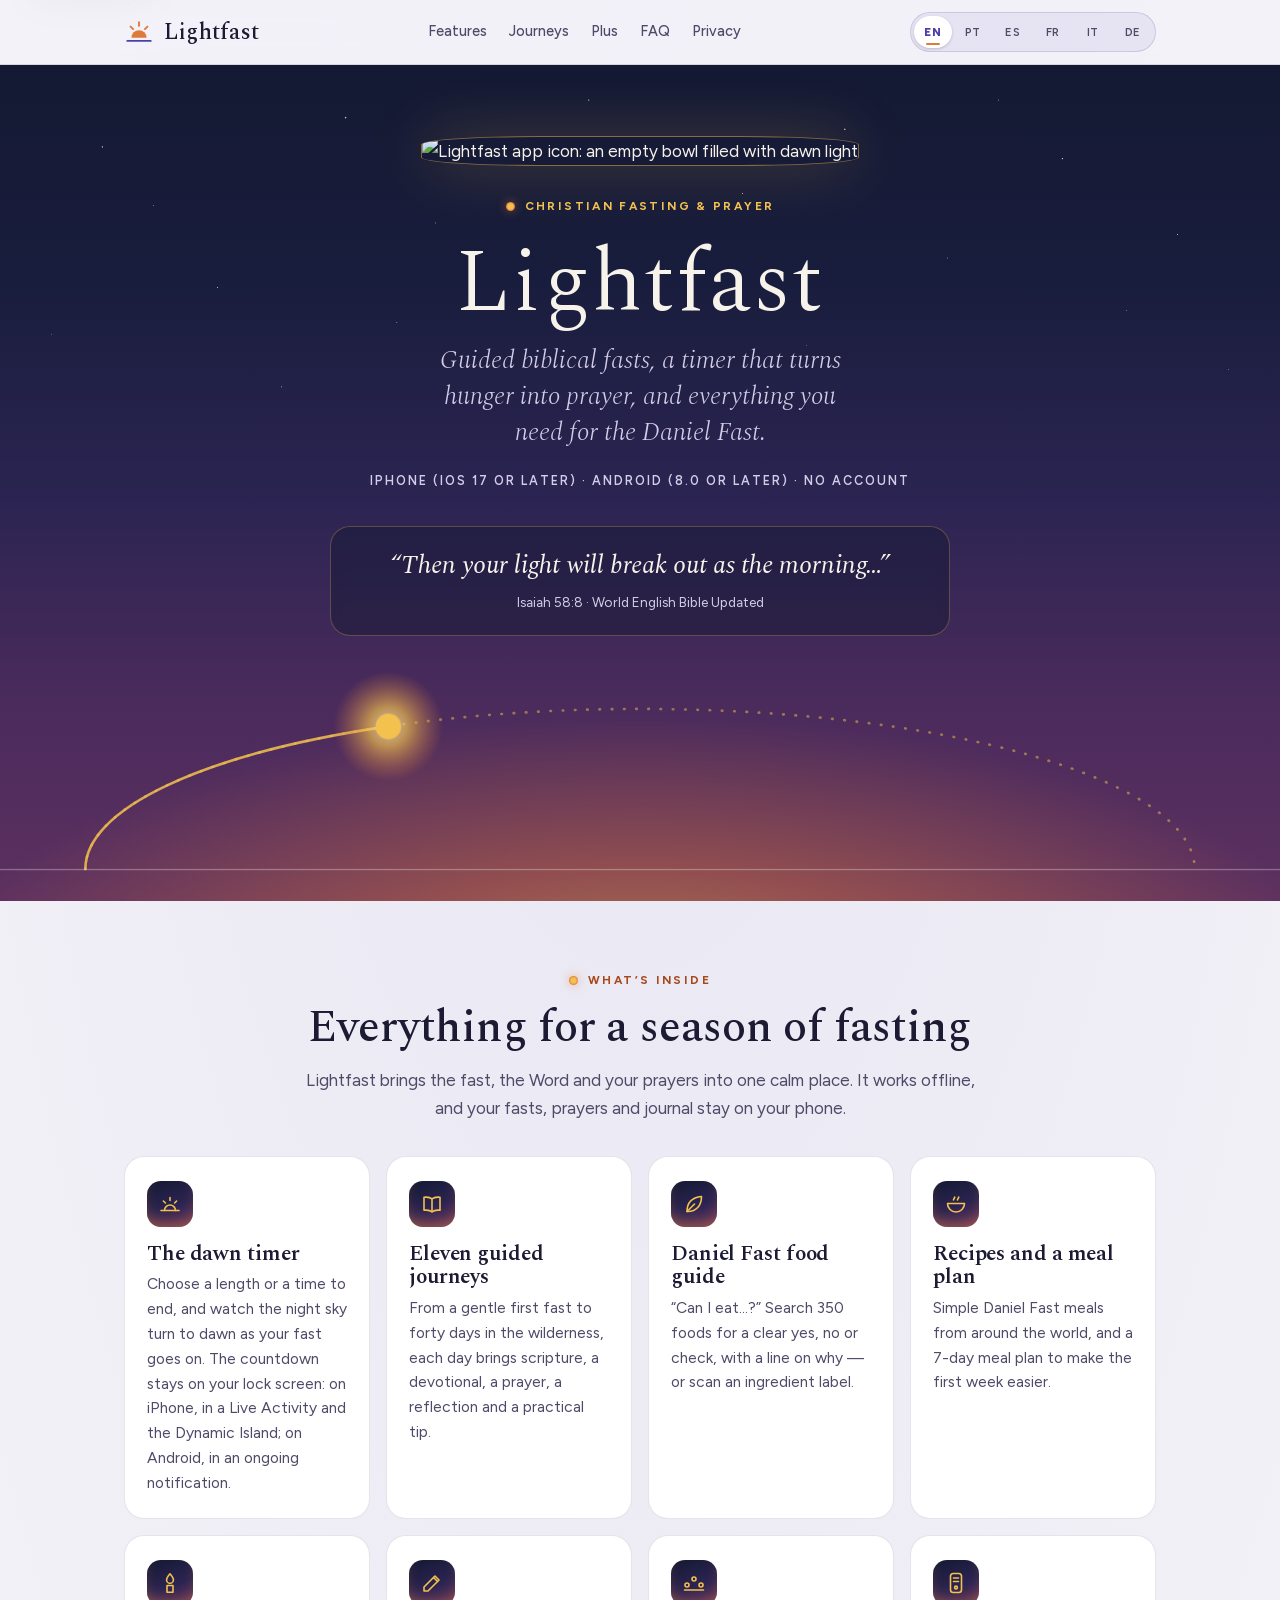
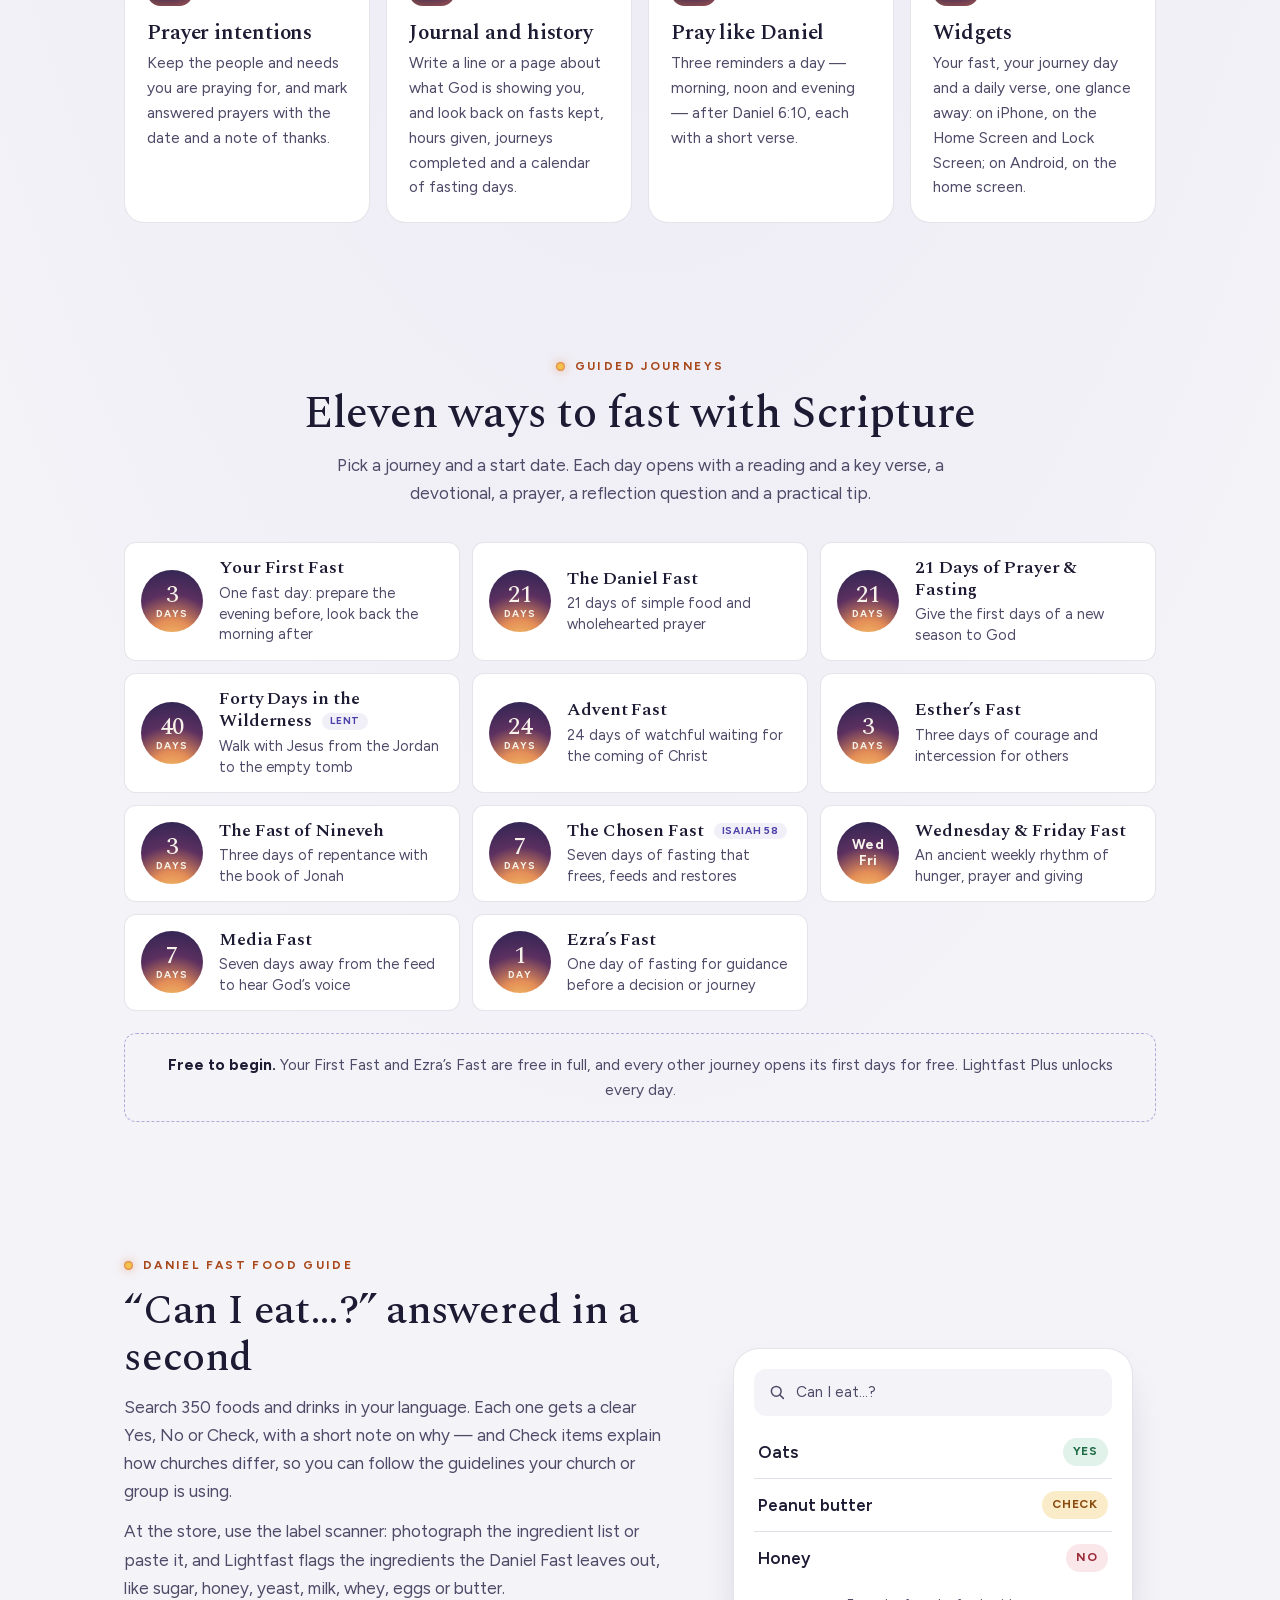
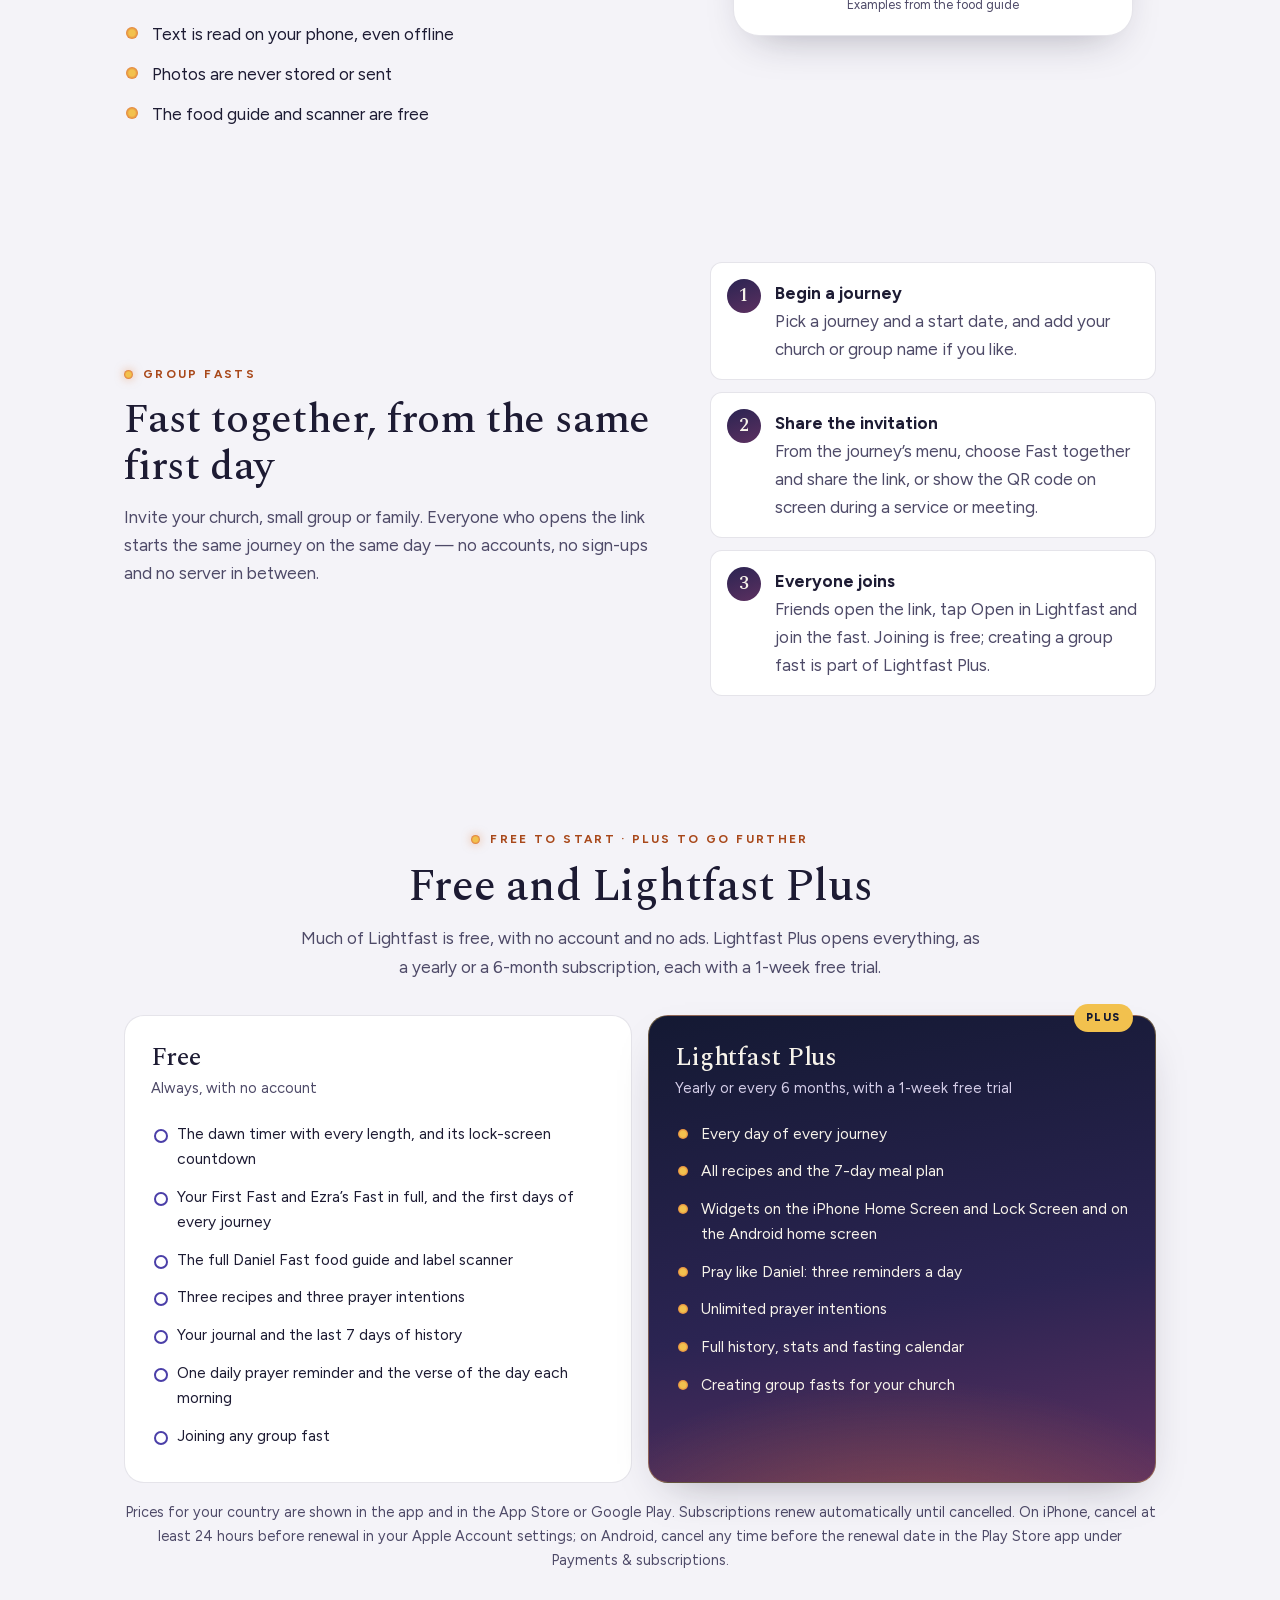
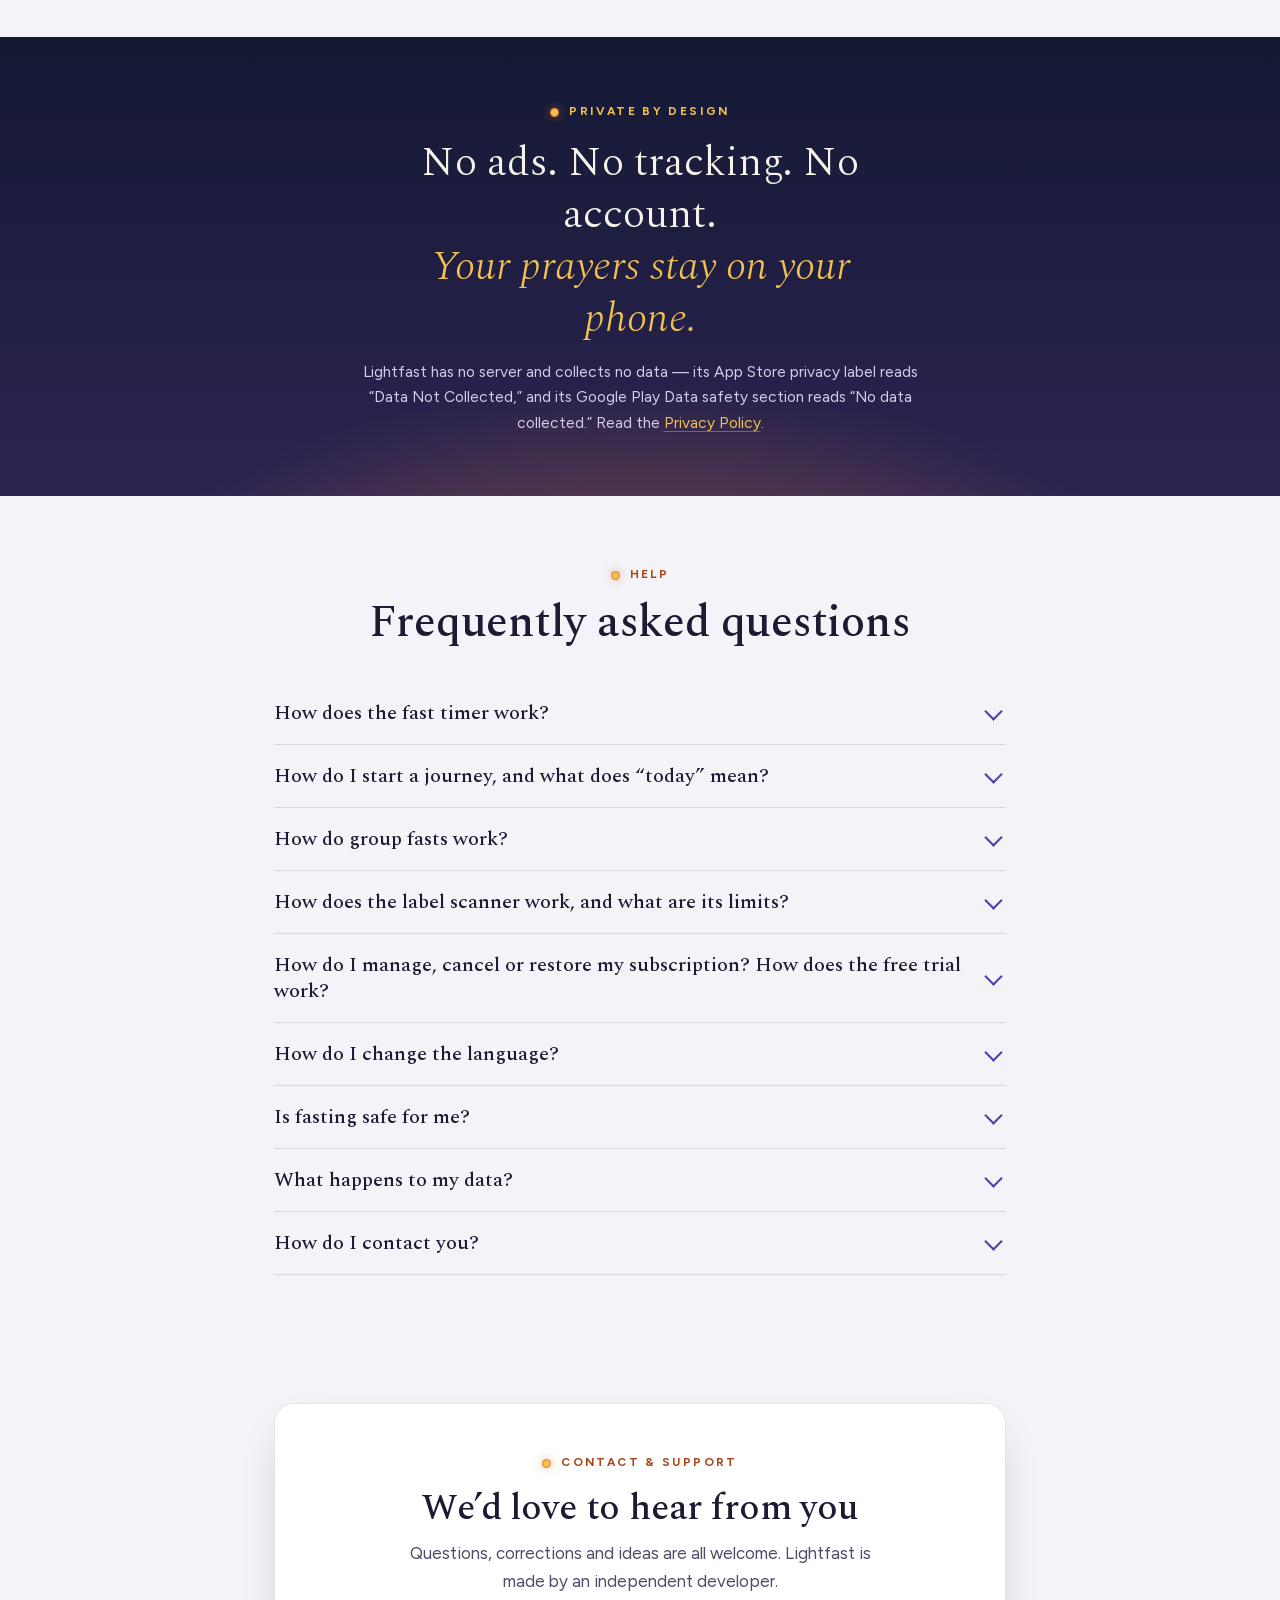
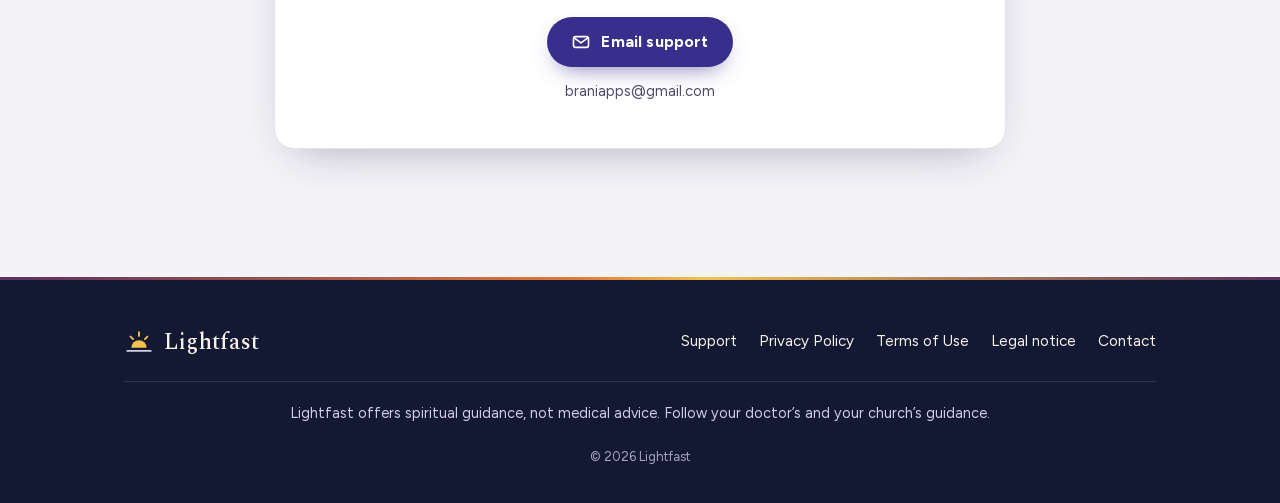
==== commit ea8137db: "legal: Impressum, named data controller, EU consumer terms; self-hosted fonts Co-Authored-By: Claude" ====
--- a/index.html
+++ b/index.html
@@ -8,9 +8,7 @@
   <meta name="theme-color" content="#141933">
   <link rel="icon" href="app-icon.png">
   <link rel="apple-touch-icon" href="app-icon.png">
-  <link rel="preconnect" href="https://fonts.googleapis.com">
-  <link rel="preconnect" href="https://fonts.gstatic.com" crossorigin>
-  <link href="https://fonts.googleapis.com/css2?family=Figtree:wght@400;500;600;700;800&family=Spectral:ital,wght@0,300;0,400;0,500;0,600;1,300;1,400&display=swap" rel="stylesheet">
+  <link rel="stylesheet" href="fonts/fonts.css">
   <link rel="stylesheet" href="styles.css">
   <script src="site.js" defer></script>
 </head>
@@ -1533,6 +1531,7 @@
         <a href="index.html" data-i18n-en="Support" data-i18n-pt="Suporte" data-i18n-es="Soporte" data-i18n-fr="Assistance" data-i18n-it="Assistenza" data-i18n-de="Support">Support</a>
         <a href="privacy.html" data-i18n-en="Privacy Policy" data-i18n-pt="Política de privacidade" data-i18n-es="Política de privacidad" data-i18n-fr="Politique de confidentialité" data-i18n-it="Informativa sulla privacy" data-i18n-de="Datenschutzerklärung">Privacy Policy</a>
         <a href="terms.html" data-i18n-en="Terms of Use" data-i18n-pt="Termos de uso" data-i18n-es="Términos de uso" data-i18n-fr="Conditions d’utilisation" data-i18n-it="Condizioni d’uso" data-i18n-de="Nutzungsbedingungen">Terms of Use</a>
+        <a href="impressum.html" data-i18n-en="Legal notice" data-i18n-pt="Aviso legal" data-i18n-es="Aviso legal" data-i18n-fr="Mentions légales" data-i18n-it="Note legali" data-i18n-de="Impressum">Legal notice</a>
         <a href="mailto:braniapps@gmail.com?subject=Lightfast%20support" data-i18n-en="Contact" data-i18n-pt="Contato" data-i18n-es="Contacto" data-i18n-fr="Contact" data-i18n-it="Contatti" data-i18n-de="Kontakt">Contact</a>
       </nav>
       <p class="health" data-i18n-en="Lightfast offers spiritual guidance, not medical advice. Follow your doctor’s and your church’s guidance." data-i18n-pt="O Lightfast oferece orientação espiritual, não aconselhamento médico. Siga a orientação do seu médico e da sua igreja." data-i18n-es="Lightfast ofrece orientación espiritual, no consejo médico. Sigue las indicaciones de tu médico y de tu iglesia." data-i18n-fr="Lightfast offre un accompagnement spirituel, pas un avis médical. Suis les conseils de ton médecin et de ton Église." data-i18n-it="Lightfast offre una guida spirituale, non consigli medici. Segui le indicazioni del tuo medico e della tua chiesa." data-i18n-de="Lightfast bietet geistliche Begleitung, keinen medizinischen Rat. Folge dem Rat deiner Ärztin oder deines Arztes und deiner Gemeinde.">Lightfast offers spiritual guidance, not medical advice. Follow your doctor’s and your church’s guidance.</p>
--- a/fonts/fonts.css
+++ b/fonts/fonts.css
@@ -0,0 +1,222 @@
+/* Self-hosted Google Fonts (SIL Open Font License 1.1, see LICENSES.txt).
+   Served from this site so no visitor data goes to a third party. Generated by selfhost_fonts.py. */
+
+/* Figtree — latin-ext */
+@font-face {
+  font-family: 'Figtree';
+  font-style: normal;
+  font-weight: 400;
+  font-display: swap;
+  src: url(Figtree-normal-latin-ext-7471c0c2.woff2) format('woff2');
+  unicode-range: U+0100-02BA, U+02BD-02C5, U+02C7-02CC, U+02CE-02D7, U+02DD-02FF, U+0304, U+0308, U+0329, U+1D00-1DBF, U+1E00-1E9F, U+1EF2-1EFF, U+2020, U+20A0-20AB, U+20AD-20C4, U+2113, U+2C60-2C7F, U+A720-A7FF;
+}
+
+/* Figtree — latin */
+@font-face {
+  font-family: 'Figtree';
+  font-style: normal;
+  font-weight: 400;
+  font-display: swap;
+  src: url(Figtree-normal-latin-f96cbbc0.woff2) format('woff2');
+  unicode-range: U+0000-00FF, U+0131, U+0152-0153, U+02BB-02BC, U+02C6, U+02DA, U+02DC, U+0304, U+0308, U+0329, U+2000-206F, U+20AC, U+2122, U+2191, U+2193, U+2212, U+2215, U+FEFF, U+FFFD;
+}
+
+/* Figtree — latin-ext */
+@font-face {
+  font-family: 'Figtree';
+  font-style: normal;
+  font-weight: 500;
+  font-display: swap;
+  src: url(Figtree-normal-latin-ext-7471c0c2.woff2) format('woff2');
+  unicode-range: U+0100-02BA, U+02BD-02C5, U+02C7-02CC, U+02CE-02D7, U+02DD-02FF, U+0304, U+0308, U+0329, U+1D00-1DBF, U+1E00-1E9F, U+1EF2-1EFF, U+2020, U+20A0-20AB, U+20AD-20C4, U+2113, U+2C60-2C7F, U+A720-A7FF;
+}
+
+/* Figtree — latin */
+@font-face {
+  font-family: 'Figtree';
+  font-style: normal;
+  font-weight: 500;
+  font-display: swap;
+  src: url(Figtree-normal-latin-f96cbbc0.woff2) format('woff2');
+  unicode-range: U+0000-00FF, U+0131, U+0152-0153, U+02BB-02BC, U+02C6, U+02DA, U+02DC, U+0304, U+0308, U+0329, U+2000-206F, U+20AC, U+2122, U+2191, U+2193, U+2212, U+2215, U+FEFF, U+FFFD;
+}
+
+/* Figtree — latin-ext */
+@font-face {
+  font-family: 'Figtree';
+  font-style: normal;
+  font-weight: 600;
+  font-display: swap;
+  src: url(Figtree-normal-latin-ext-7471c0c2.woff2) format('woff2');
+  unicode-range: U+0100-02BA, U+02BD-02C5, U+02C7-02CC, U+02CE-02D7, U+02DD-02FF, U+0304, U+0308, U+0329, U+1D00-1DBF, U+1E00-1E9F, U+1EF2-1EFF, U+2020, U+20A0-20AB, U+20AD-20C4, U+2113, U+2C60-2C7F, U+A720-A7FF;
+}
+
+/* Figtree — latin */
+@font-face {
+  font-family: 'Figtree';
+  font-style: normal;
+  font-weight: 600;
+  font-display: swap;
+  src: url(Figtree-normal-latin-f96cbbc0.woff2) format('woff2');
+  unicode-range: U+0000-00FF, U+0131, U+0152-0153, U+02BB-02BC, U+02C6, U+02DA, U+02DC, U+0304, U+0308, U+0329, U+2000-206F, U+20AC, U+2122, U+2191, U+2193, U+2212, U+2215, U+FEFF, U+FFFD;
+}
+
+/* Figtree — latin-ext */
+@font-face {
+  font-family: 'Figtree';
+  font-style: normal;
+  font-weight: 700;
+  font-display: swap;
+  src: url(Figtree-normal-latin-ext-7471c0c2.woff2) format('woff2');
+  unicode-range: U+0100-02BA, U+02BD-02C5, U+02C7-02CC, U+02CE-02D7, U+02DD-02FF, U+0304, U+0308, U+0329, U+1D00-1DBF, U+1E00-1E9F, U+1EF2-1EFF, U+2020, U+20A0-20AB, U+20AD-20C4, U+2113, U+2C60-2C7F, U+A720-A7FF;
+}
+
+/* Figtree — latin */
+@font-face {
+  font-family: 'Figtree';
+  font-style: normal;
+  font-weight: 700;
+  font-display: swap;
+  src: url(Figtree-normal-latin-f96cbbc0.woff2) format('woff2');
+  unicode-range: U+0000-00FF, U+0131, U+0152-0153, U+02BB-02BC, U+02C6, U+02DA, U+02DC, U+0304, U+0308, U+0329, U+2000-206F, U+20AC, U+2122, U+2191, U+2193, U+2212, U+2215, U+FEFF, U+FFFD;
+}
+
+/* Figtree — latin-ext */
+@font-face {
+  font-family: 'Figtree';
+  font-style: normal;
+  font-weight: 800;
+  font-display: swap;
+  src: url(Figtree-normal-latin-ext-7471c0c2.woff2) format('woff2');
+  unicode-range: U+0100-02BA, U+02BD-02C5, U+02C7-02CC, U+02CE-02D7, U+02DD-02FF, U+0304, U+0308, U+0329, U+1D00-1DBF, U+1E00-1E9F, U+1EF2-1EFF, U+2020, U+20A0-20AB, U+20AD-20C4, U+2113, U+2C60-2C7F, U+A720-A7FF;
+}
+
+/* Figtree — latin */
+@font-face {
+  font-family: 'Figtree';
+  font-style: normal;
+  font-weight: 800;
+  font-display: swap;
+  src: url(Figtree-normal-latin-f96cbbc0.woff2) format('woff2');
+  unicode-range: U+0000-00FF, U+0131, U+0152-0153, U+02BB-02BC, U+02C6, U+02DA, U+02DC, U+0304, U+0308, U+0329, U+2000-206F, U+20AC, U+2122, U+2191, U+2193, U+2212, U+2215, U+FEFF, U+FFFD;
+}
+
+/* Spectral — latin-ext */
+@font-face {
+  font-family: 'Spectral';
+  font-style: italic;
+  font-weight: 300;
+  font-display: swap;
+  src: url(Spectral-italic-latin-ext-c42e70ff.woff2) format('woff2');
+  unicode-range: U+0100-02BA, U+02BD-02C5, U+02C7-02CC, U+02CE-02D7, U+02DD-02FF, U+0304, U+0308, U+0329, U+1D00-1DBF, U+1E00-1E9F, U+1EF2-1EFF, U+2020, U+20A0-20AB, U+20AD-20C4, U+2113, U+2C60-2C7F, U+A720-A7FF;
+}
+
+/* Spectral — latin */
+@font-face {
+  font-family: 'Spectral';
+  font-style: italic;
+  font-weight: 300;
+  font-display: swap;
+  src: url(Spectral-italic-latin-1dceaa93.woff2) format('woff2');
+  unicode-range: U+0000-00FF, U+0131, U+0152-0153, U+02BB-02BC, U+02C6, U+02DA, U+02DC, U+0304, U+0308, U+0329, U+2000-206F, U+20AC, U+2122, U+2191, U+2193, U+2212, U+2215, U+FEFF, U+FFFD;
+}
+
+/* Spectral — latin-ext */
+@font-face {
+  font-family: 'Spectral';
+  font-style: italic;
+  font-weight: 400;
+  font-display: swap;
+  src: url(Spectral-italic-latin-ext-74fffa2e.woff2) format('woff2');
+  unicode-range: U+0100-02BA, U+02BD-02C5, U+02C7-02CC, U+02CE-02D7, U+02DD-02FF, U+0304, U+0308, U+0329, U+1D00-1DBF, U+1E00-1E9F, U+1EF2-1EFF, U+2020, U+20A0-20AB, U+20AD-20C4, U+2113, U+2C60-2C7F, U+A720-A7FF;
+}
+
+/* Spectral — latin */
+@font-face {
+  font-family: 'Spectral';
+  font-style: italic;
+  font-weight: 400;
+  font-display: swap;
+  src: url(Spectral-italic-latin-cc148f7b.woff2) format('woff2');
+  unicode-range: U+0000-00FF, U+0131, U+0152-0153, U+02BB-02BC, U+02C6, U+02DA, U+02DC, U+0304, U+0308, U+0329, U+2000-206F, U+20AC, U+2122, U+2191, U+2193, U+2212, U+2215, U+FEFF, U+FFFD;
+}
+
+/* Spectral — latin-ext */
+@font-face {
+  font-family: 'Spectral';
+  font-style: normal;
+  font-weight: 300;
+  font-display: swap;
+  src: url(Spectral-normal-latin-ext-e05b1ec3.woff2) format('woff2');
+  unicode-range: U+0100-02BA, U+02BD-02C5, U+02C7-02CC, U+02CE-02D7, U+02DD-02FF, U+0304, U+0308, U+0329, U+1D00-1DBF, U+1E00-1E9F, U+1EF2-1EFF, U+2020, U+20A0-20AB, U+20AD-20C4, U+2113, U+2C60-2C7F, U+A720-A7FF;
+}
+
+/* Spectral — latin */
+@font-face {
+  font-family: 'Spectral';
+  font-style: normal;
+  font-weight: 300;
+  font-display: swap;
+  src: url(Spectral-normal-latin-843c8034.woff2) format('woff2');
+  unicode-range: U+0000-00FF, U+0131, U+0152-0153, U+02BB-02BC, U+02C6, U+02DA, U+02DC, U+0304, U+0308, U+0329, U+2000-206F, U+20AC, U+2122, U+2191, U+2193, U+2212, U+2215, U+FEFF, U+FFFD;
+}
+
+/* Spectral — latin-ext */
+@font-face {
+  font-family: 'Spectral';
+  font-style: normal;
+  font-weight: 400;
+  font-display: swap;
+  src: url(Spectral-normal-latin-ext-1b504494.woff2) format('woff2');
+  unicode-range: U+0100-02BA, U+02BD-02C5, U+02C7-02CC, U+02CE-02D7, U+02DD-02FF, U+0304, U+0308, U+0329, U+1D00-1DBF, U+1E00-1E9F, U+1EF2-1EFF, U+2020, U+20A0-20AB, U+20AD-20C4, U+2113, U+2C60-2C7F, U+A720-A7FF;
+}
+
+/* Spectral — latin */
+@font-face {
+  font-family: 'Spectral';
+  font-style: normal;
+  font-weight: 400;
+  font-display: swap;
+  src: url(Spectral-normal-latin-c68b06f2.woff2) format('woff2');
+  unicode-range: U+0000-00FF, U+0131, U+0152-0153, U+02BB-02BC, U+02C6, U+02DA, U+02DC, U+0304, U+0308, U+0329, U+2000-206F, U+20AC, U+2122, U+2191, U+2193, U+2212, U+2215, U+FEFF, U+FFFD;
+}
+
+/* Spectral — latin-ext */
+@font-face {
+  font-family: 'Spectral';
+  font-style: normal;
+  font-weight: 500;
+  font-display: swap;
+  src: url(Spectral-normal-latin-ext-260738f4.woff2) format('woff2');
+  unicode-range: U+0100-02BA, U+02BD-02C5, U+02C7-02CC, U+02CE-02D7, U+02DD-02FF, U+0304, U+0308, U+0329, U+1D00-1DBF, U+1E00-1E9F, U+1EF2-1EFF, U+2020, U+20A0-20AB, U+20AD-20C4, U+2113, U+2C60-2C7F, U+A720-A7FF;
+}
+
+/* Spectral — latin */
+@font-face {
+  font-family: 'Spectral';
+  font-style: normal;
+  font-weight: 500;
+  font-display: swap;
+  src: url(Spectral-normal-latin-c4e0a00d.woff2) format('woff2');
+  unicode-range: U+0000-00FF, U+0131, U+0152-0153, U+02BB-02BC, U+02C6, U+02DA, U+02DC, U+0304, U+0308, U+0329, U+2000-206F, U+20AC, U+2122, U+2191, U+2193, U+2212, U+2215, U+FEFF, U+FFFD;
+}
+
+/* Spectral — latin-ext */
+@font-face {
+  font-family: 'Spectral';
+  font-style: normal;
+  font-weight: 600;
+  font-display: swap;
+  src: url(Spectral-normal-latin-ext-f58c1db3.woff2) format('woff2');
+  unicode-range: U+0100-02BA, U+02BD-02C5, U+02C7-02CC, U+02CE-02D7, U+02DD-02FF, U+0304, U+0308, U+0329, U+1D00-1DBF, U+1E00-1E9F, U+1EF2-1EFF, U+2020, U+20A0-20AB, U+20AD-20C4, U+2113, U+2C60-2C7F, U+A720-A7FF;
+}
+
+/* Spectral — latin */
+@font-face {
+  font-family: 'Spectral';
+  font-style: normal;
+  font-weight: 600;
+  font-display: swap;
+  src: url(Spectral-normal-latin-b7578f14.woff2) format('woff2');
+  unicode-range: U+0000-00FF, U+0131, U+0152-0153, U+02BB-02BC, U+02C6, U+02DA, U+02DC, U+0304, U+0308, U+0329, U+2000-206F, U+20AC, U+2122, U+2191, U+2193, U+2212, U+2215, U+FEFF, U+FFFD;
+}
--- a/styles.css
+++ b/styles.css
@@ -474,6 +474,8 @@
 .legal .contact { margin-top: 34px; padding-top: 22px; border-top: 1px solid var(--hair); }
 .legal .contact h2 { border: 0; padding: 0; }
 .legal .contact a { font-size: 1.15rem; font-weight: 600; }
+/* impressum.html: one <section> per language, stacked */
+.legal section + section { margin-top: 34px; padding-top: 22px; border-top: 1px solid var(--hair); }
 .toc { list-style: none; margin: 0 0 24px; padding: 0; display: flex; flex-wrap: wrap; gap: 8px; }
 .toc a { display: inline-block; font-size: 0.85rem; padding: 4px 12px; border-radius: 999px; background: var(--accent-wash); text-decoration: none; }
 
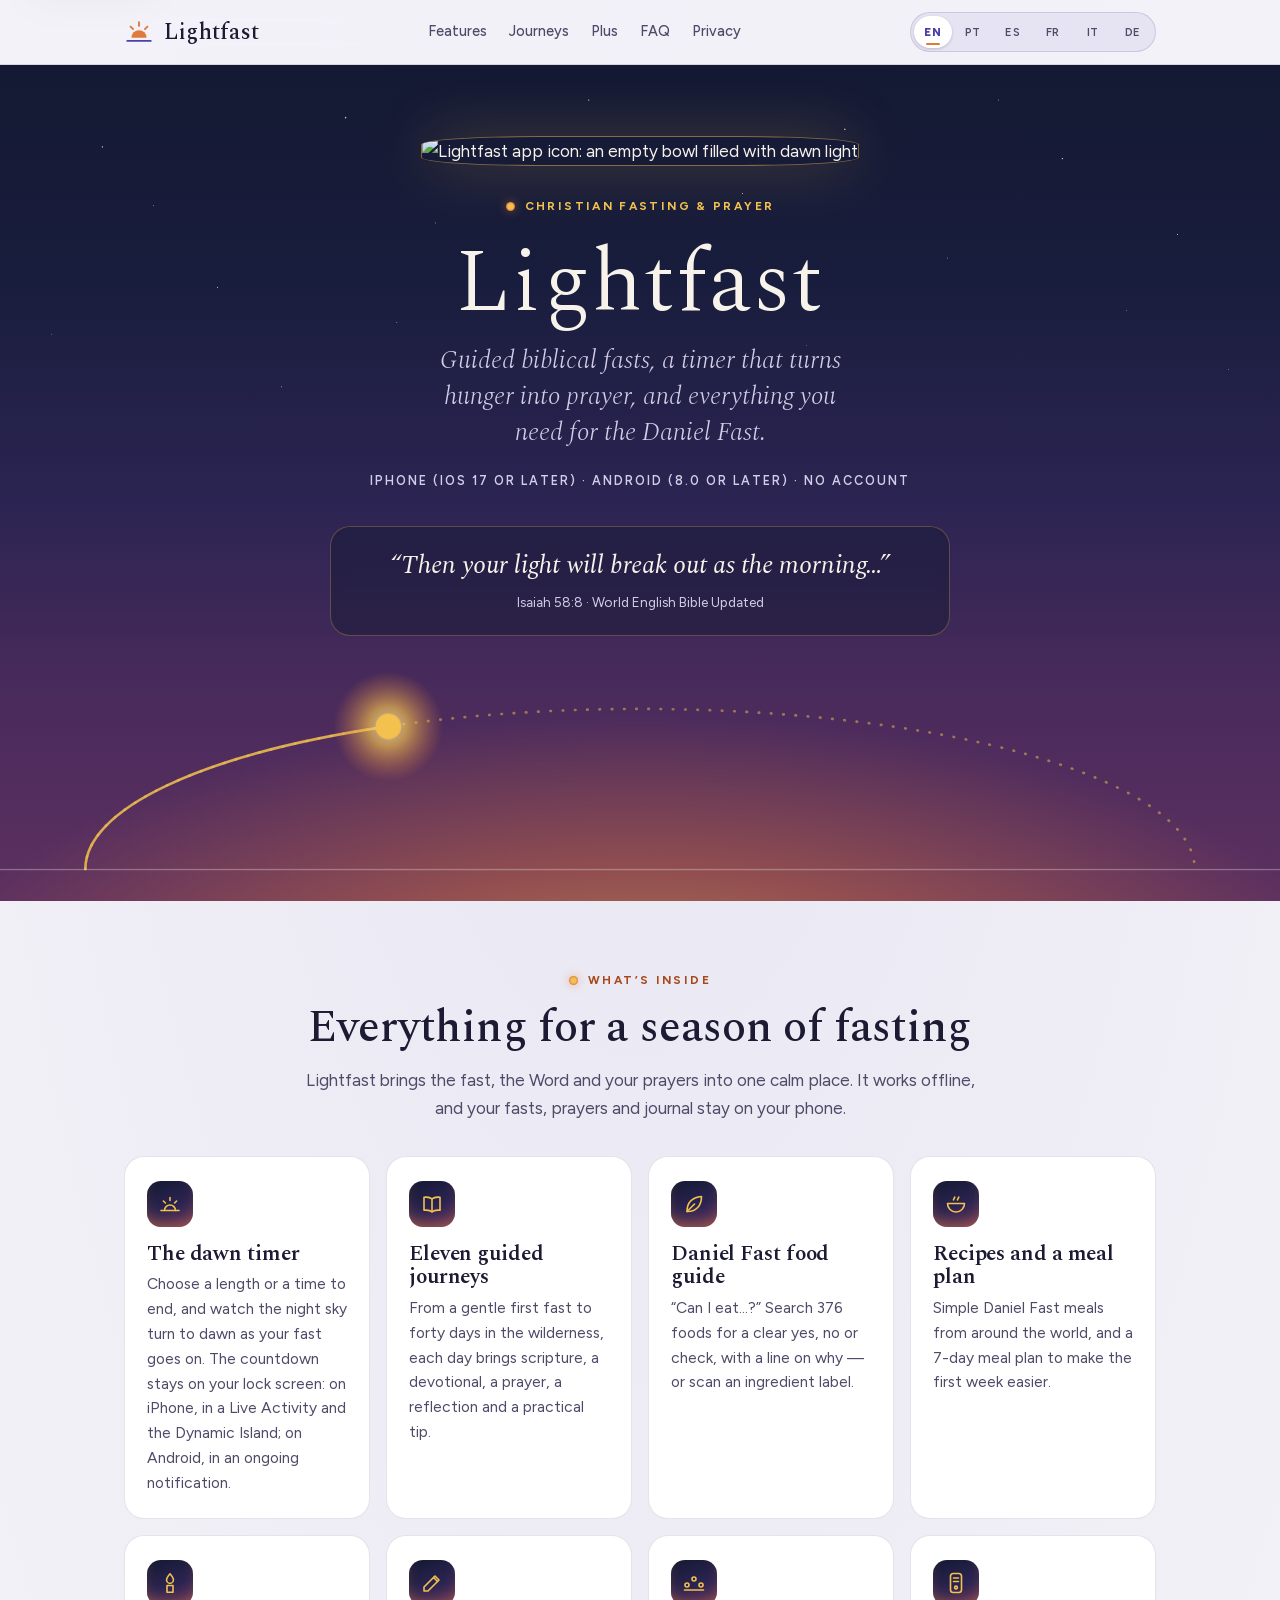
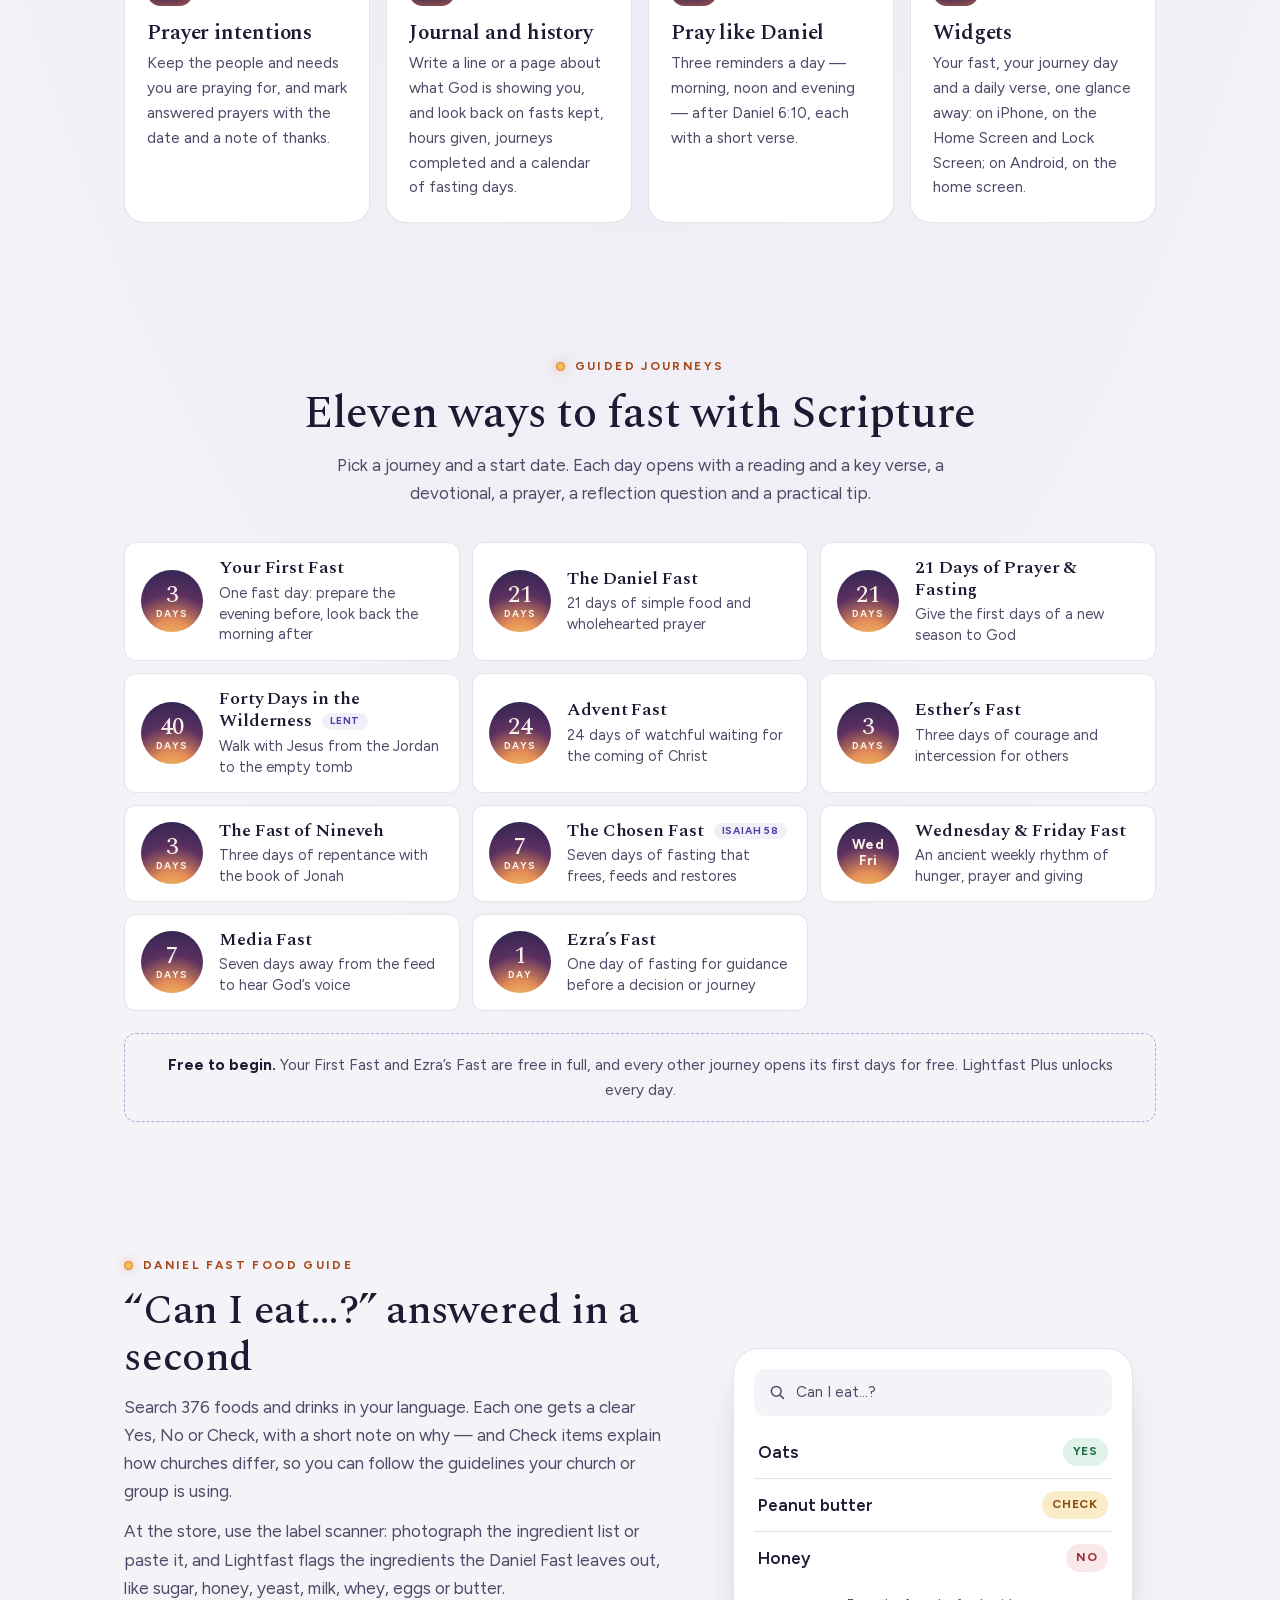
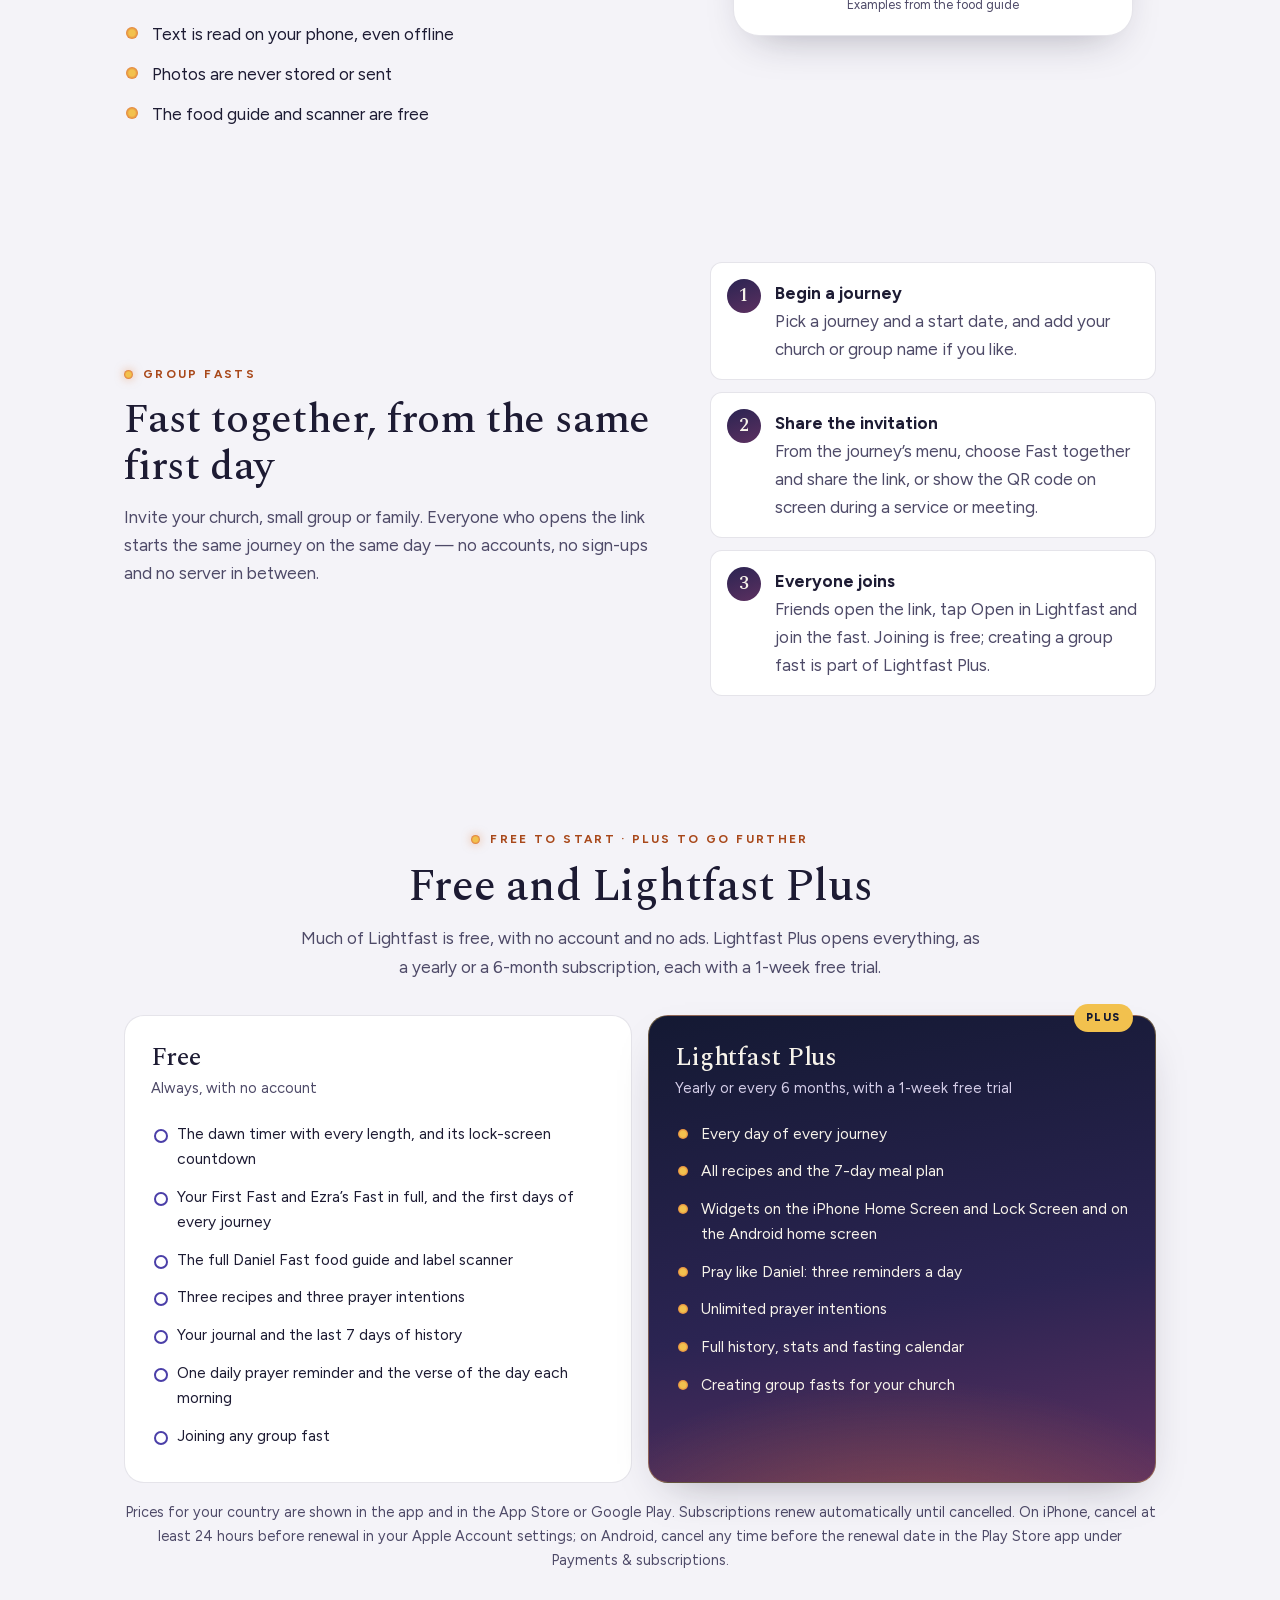
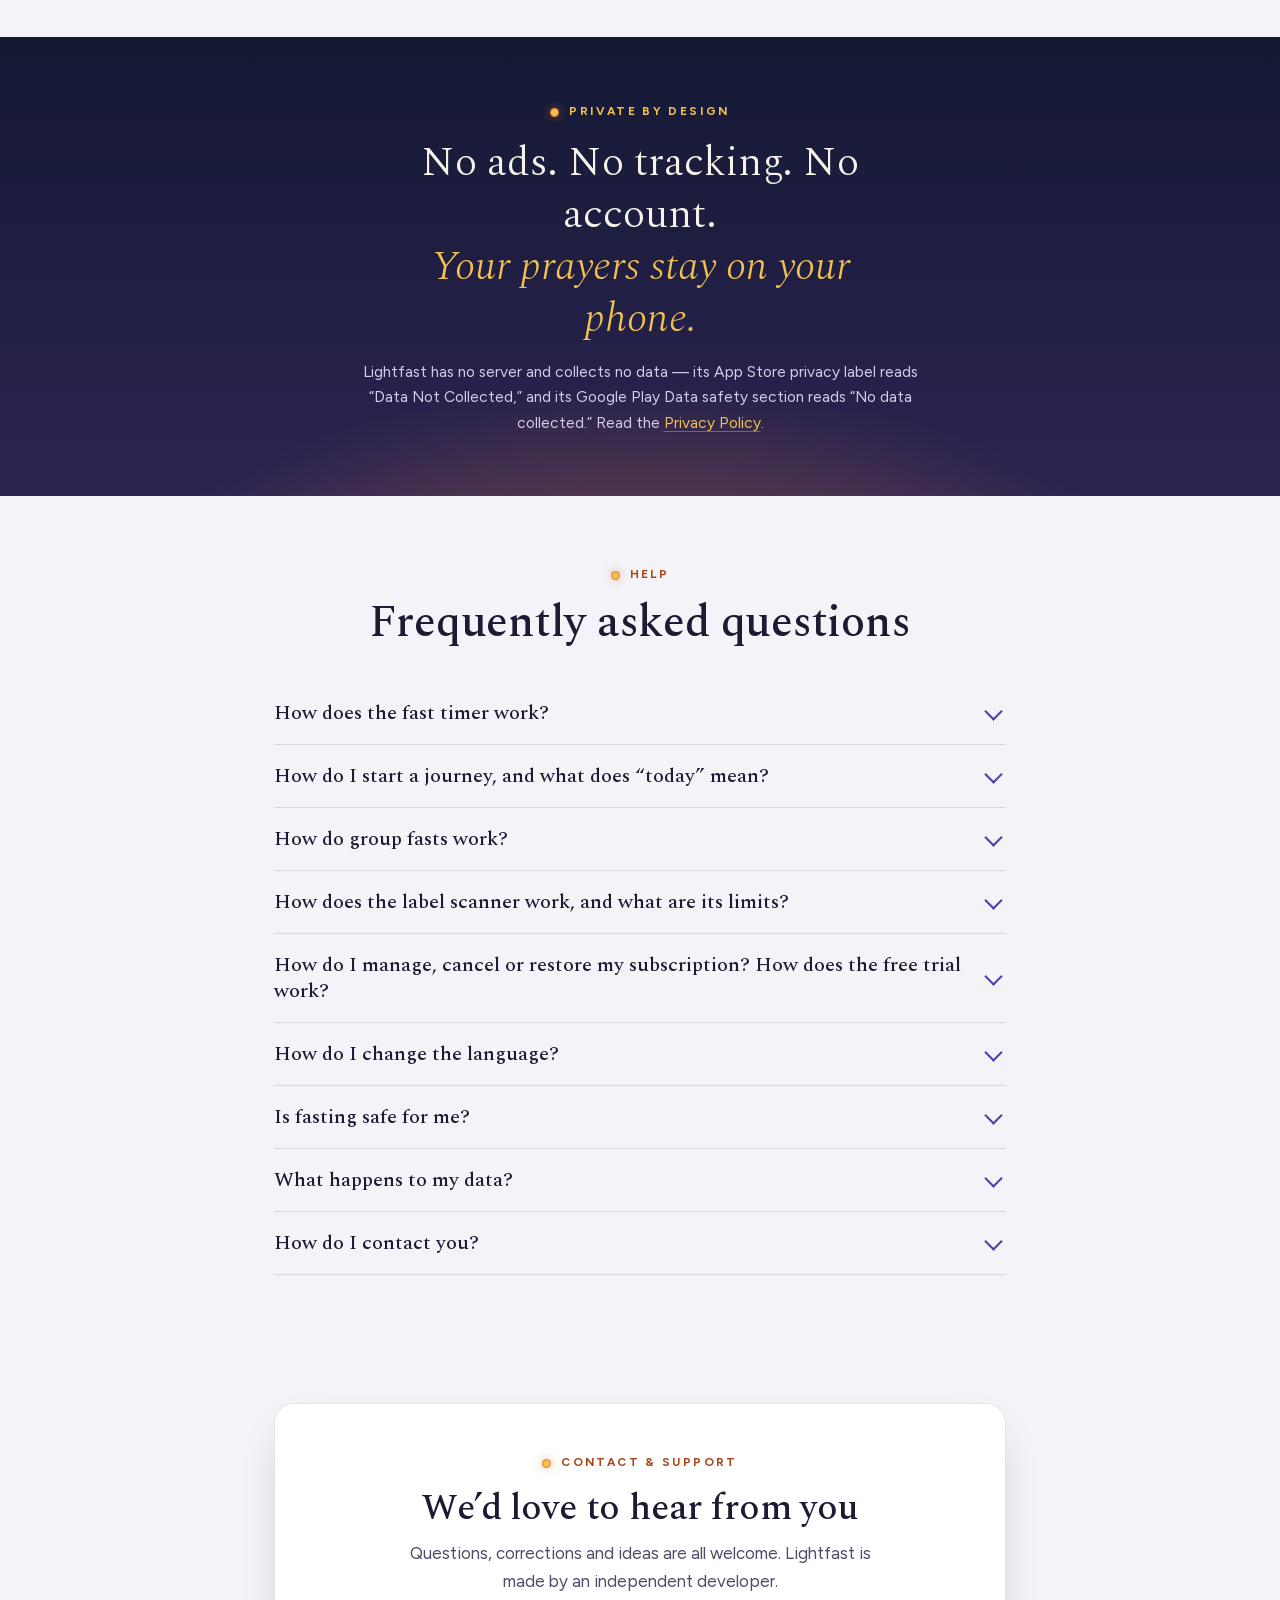
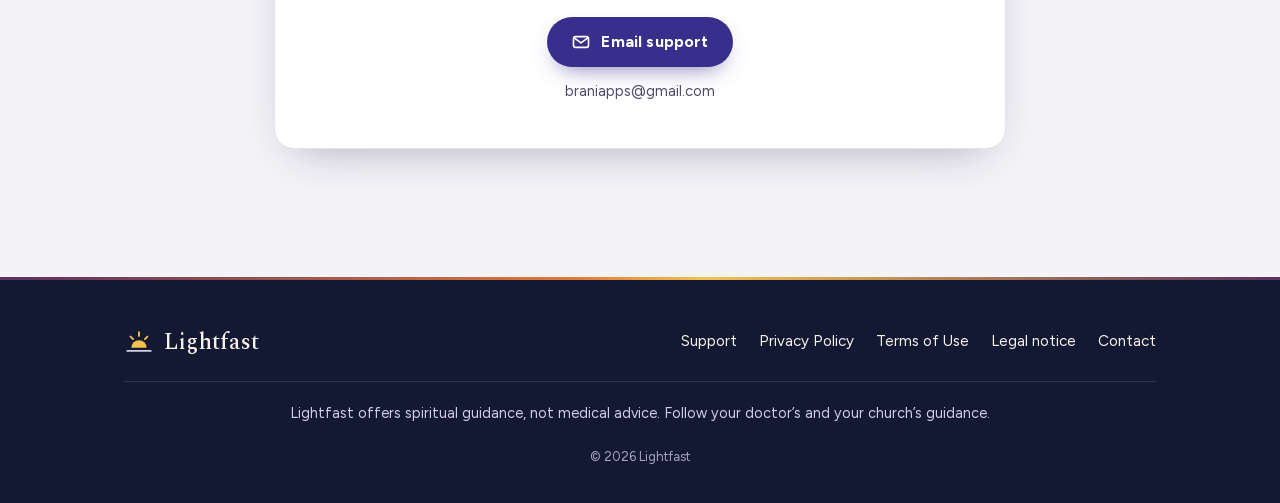
==== commit a67ba534: "copy: the food guide has 376 foods (milk under Drinks, sugarcane) The app's food guide reviews of 20" ====
--- a/index.html
+++ b/index.html
@@ -156,7 +156,7 @@
         <div class="grid">
           <div class="feature"><div class="ico"><svg aria-hidden="true"><use href="#i-dawn"/></svg></div><h3>The dawn timer</h3><p>Choose a length or a time to end, and watch the night sky turn to dawn as your fast goes on. The countdown stays on your lock screen: on iPhone, in a Live Activity and the Dynamic Island; on Android, in an ongoing notification.</p></div>
           <div class="feature"><div class="ico"><svg aria-hidden="true"><use href="#i-book"/></svg></div><h3>Eleven guided journeys</h3><p>From a gentle first fast to forty days in the wilderness, each day brings scripture, a devotional, a prayer, a reflection and a practical tip.</p></div>
-          <div class="feature"><div class="ico"><svg aria-hidden="true"><use href="#i-leaf"/></svg></div><h3>Daniel Fast food guide</h3><p>“Can I eat…?” Search 350 foods for a clear yes, no or check, with a line on why — or scan an ingredient label.</p></div>
+          <div class="feature"><div class="ico"><svg aria-hidden="true"><use href="#i-leaf"/></svg></div><h3>Daniel Fast food guide</h3><p>“Can I eat…?” Search 376 foods for a clear yes, no or check, with a line on why — or scan an ingredient label.</p></div>
           <div class="feature"><div class="ico"><svg aria-hidden="true"><use href="#i-bowl"/></svg></div><h3>Recipes and a meal plan</h3><p>Simple Daniel Fast meals from around the world, and a 7-day meal plan to make the first week easier.</p></div>
           <div class="feature"><div class="ico"><svg aria-hidden="true"><use href="#i-flame"/></svg></div><h3>Prayer intentions</h3><p>Keep the people and needs you are praying for, and mark answered prayers with the date and a note of thanks.</p></div>
           <div class="feature"><div class="ico"><svg aria-hidden="true"><use href="#i-pen"/></svg></div><h3>Journal and history</h3><p>Write a line or a page about what God is showing you, and look back on fasts kept, hours given, journeys completed and a calendar of fasting days.</p></div>
@@ -173,7 +173,7 @@
         <div class="grid">
           <div class="feature"><div class="ico"><svg aria-hidden="true"><use href="#i-dawn"/></svg></div><h3>O cronômetro da aurora</h3><p>Escolha uma duração ou um horário para terminar e veja o céu da noite virar aurora enquanto o jejum avança. A contagem regressiva fica na tela de bloqueio: no iPhone, numa Atividade ao Vivo e na Dynamic Island; no Android, numa notificação contínua.</p></div>
           <div class="feature"><div class="ico"><svg aria-hidden="true"><use href="#i-book"/></svg></div><h3>Onze jornadas guiadas</h3><p>De um primeiro jejum suave aos quarenta dias no deserto, cada dia traz uma leitura bíblica, um devocional, uma oração, uma reflexão e uma dica prática.</p></div>
-          <div class="feature"><div class="ico"><svg aria-hidden="true"><use href="#i-leaf"/></svg></div><h3>Guia de alimentos do Jejum de Daniel</h3><p>“Posso comer…?” Pesquise 350 alimentos e receba um sim, um não ou um “verifique”, com o motivo — ou escaneie o rótulo de ingredientes.</p></div>
+          <div class="feature"><div class="ico"><svg aria-hidden="true"><use href="#i-leaf"/></svg></div><h3>Guia de alimentos do Jejum de Daniel</h3><p>“Posso comer…?” Pesquise 376 alimentos e receba um sim, um não ou um “verifique”, com o motivo — ou escaneie o rótulo de ingredientes.</p></div>
           <div class="feature"><div class="ico"><svg aria-hidden="true"><use href="#i-bowl"/></svg></div><h3>Receitas e cardápio</h3><p>Refeições simples do Jejum de Daniel de várias partes do mundo e um cardápio de 7 dias para facilitar a primeira semana.</p></div>
           <div class="feature"><div class="ico"><svg aria-hidden="true"><use href="#i-flame"/></svg></div><h3>Pedidos de oração</h3><p>Guarde as pessoas e as necessidades pelas quais você ora e marque as orações respondidas com a data e uma palavra de gratidão.</p></div>
           <div class="feature"><div class="ico"><svg aria-hidden="true"><use href="#i-pen"/></svg></div><h3>Diário e histórico</h3><p>Escreva uma linha ou uma página sobre o que Deus está mostrando a você e reveja os jejuns cumpridos, as horas dedicadas, as jornadas concluídas e um calendário dos seus dias de jejum.</p></div>
@@ -190,7 +190,7 @@
         <div class="grid">
           <div class="feature"><div class="ico"><svg aria-hidden="true"><use href="#i-dawn"/></svg></div><h3>El temporizador del alba</h3><p>Elige una duración o una hora para terminar, y mira cómo el cielo nocturno se vuelve alba mientras avanza tu ayuno. La cuenta regresiva queda en la pantalla bloqueada: en iPhone, en una Actividad en vivo y en la Dynamic Island; en Android, en una notificación continua.</p></div>
           <div class="feature"><div class="ico"><svg aria-hidden="true"><use href="#i-book"/></svg></div><h3>Once jornadas guiadas</h3><p>Desde un primer ayuno sencillo hasta cuarenta días en el desierto, cada día trae un pasaje de la Escritura, un devocional, una oración, una reflexión y un consejo práctico.</p></div>
-          <div class="feature"><div class="ico"><svg aria-hidden="true"><use href="#i-leaf"/></svg></div><h3>Guía de alimentos del Ayuno de Daniel</h3><p>«¿Puedo comer…?» Busca entre 350 alimentos y obtén un sí, un no o un «revisa», con el porqué, o escanea la etiqueta de ingredientes.</p></div>
+          <div class="feature"><div class="ico"><svg aria-hidden="true"><use href="#i-leaf"/></svg></div><h3>Guía de alimentos del Ayuno de Daniel</h3><p>«¿Puedo comer…?» Busca entre 376 alimentos y obtén un sí, un no o un «revisa», con el porqué, o escanea la etiqueta de ingredientes.</p></div>
           <div class="feature"><div class="ico"><svg aria-hidden="true"><use href="#i-bowl"/></svg></div><h3>Recetas y plan de comidas</h3><p>Comidas sencillas del Ayuno de Daniel de todo el mundo y un plan de comidas de 7 días para facilitar la primera semana.</p></div>
           <div class="feature"><div class="ico"><svg aria-hidden="true"><use href="#i-flame"/></svg></div><h3>Peticiones de oración</h3><p>Guarda las personas y necesidades por las que oras, y marca las oraciones contestadas con la fecha y una palabra de gratitud.</p></div>
           <div class="feature"><div class="ico"><svg aria-hidden="true"><use href="#i-pen"/></svg></div><h3>Diario e historial</h3><p>Escribe una línea o una página sobre lo que Dios te está mostrando, y repasa los ayunos cumplidos, las horas dedicadas, las jornadas completadas y un calendario de tus días de ayuno.</p></div>
@@ -207,7 +207,7 @@
         <div class="grid">
           <div class="feature"><div class="ico"><svg aria-hidden="true"><use href="#i-dawn"/></svg></div><h3>Le minuteur de l’aube</h3><p>Choisis une durée ou une heure de fin, et regarde le ciel de la nuit se changer en aube à mesure que ton jeûne avance. Le compte à rebours reste sur l’écran verrouillé&nbsp;: sur iPhone, dans une activité en direct et la Dynamic Island&nbsp;; sur Android, dans une notification permanente.</p></div>
           <div class="feature"><div class="ico"><svg aria-hidden="true"><use href="#i-book"/></svg></div><h3>Onze parcours guidés</h3><p>D’un premier jeûne tout en douceur aux quarante jours au désert, chaque jour t’apporte un passage de l’Écriture, une méditation, une prière, une réflexion et un conseil pratique.</p></div>
-          <div class="feature"><div class="ico"><svg aria-hidden="true"><use href="#i-leaf"/></svg></div><h3>Guide alimentaire du jeûne de Daniel</h3><p>«&nbsp;Puis-je manger…&nbsp;?&nbsp;» Cherche parmi 350 aliments et obtiens un oui, un non ou un «&nbsp;à vérifier&nbsp;», avec la raison — ou scanne une étiquette d’ingrédients.</p></div>
+          <div class="feature"><div class="ico"><svg aria-hidden="true"><use href="#i-leaf"/></svg></div><h3>Guide alimentaire du jeûne de Daniel</h3><p>«&nbsp;Puis-je manger…&nbsp;?&nbsp;» Cherche parmi 376 aliments et obtiens un oui, un non ou un «&nbsp;à vérifier&nbsp;», avec la raison — ou scanne une étiquette d’ingrédients.</p></div>
           <div class="feature"><div class="ico"><svg aria-hidden="true"><use href="#i-bowl"/></svg></div><h3>Recettes et menu de la semaine</h3><p>Des plats simples du jeûne de Daniel venus du monde entier, et un menu de 7&nbsp;jours pour faciliter la première semaine.</p></div>
           <div class="feature"><div class="ico"><svg aria-hidden="true"><use href="#i-flame"/></svg></div><h3>Intentions de prière</h3><p>Note les personnes et les besoins pour lesquels tu pries, et marque les prières exaucées avec la date et un mot de reconnaissance.</p></div>
           <div class="feature"><div class="ico"><svg aria-hidden="true"><use href="#i-pen"/></svg></div><h3>Journal et historique</h3><p>Écris une ligne ou une page sur ce que Dieu te montre, et revois les jeûnes tenus, les heures données, les parcours terminés et un calendrier de tes jours de jeûne.</p></div>
@@ -224,7 +224,7 @@
         <div class="grid">
           <div class="feature"><div class="ico"><svg aria-hidden="true"><use href="#i-dawn"/></svg></div><h3>Il timer dell’alba</h3><p>Scegli una durata o un orario di fine, e guarda il cielo notturno farsi alba mentre il tuo digiuno procede. Il conto alla rovescia resta sulla schermata di blocco: su iPhone, in un’attività in tempo reale e nella Dynamic Island; su Android, in una notifica permanente.</p></div>
           <div class="feature"><div class="ico"><svg aria-hidden="true"><use href="#i-book"/></svg></div><h3>Undici percorsi guidati</h3><p>Da un primo digiuno leggero ai quaranta giorni nel deserto, ogni giorno ti offre un brano della Scrittura, una meditazione, una preghiera, una riflessione e un consiglio pratico.</p></div>
-          <div class="feature"><div class="ico"><svg aria-hidden="true"><use href="#i-leaf"/></svg></div><h3>Guida agli alimenti del digiuno di Daniele</h3><p>“Posso mangiare…?” Cerca tra 350 alimenti e ottieni un sì, un no o un “verifica”, con una riga che spiega il perché — oppure scansiona l’etichetta degli ingredienti.</p></div>
+          <div class="feature"><div class="ico"><svg aria-hidden="true"><use href="#i-leaf"/></svg></div><h3>Guida agli alimenti del digiuno di Daniele</h3><p>“Posso mangiare…?” Cerca tra 376 alimenti e ottieni un sì, un no o un “verifica”, con una riga che spiega il perché — oppure scansiona l’etichetta degli ingredienti.</p></div>
           <div class="feature"><div class="ico"><svg aria-hidden="true"><use href="#i-bowl"/></svg></div><h3>Ricette e piano dei pasti</h3><p>Piatti semplici del digiuno di Daniele da tutto il mondo, e un piano dei pasti di 7 giorni per rendere più facile la prima settimana.</p></div>
           <div class="feature"><div class="ico"><svg aria-hidden="true"><use href="#i-flame"/></svg></div><h3>Intenzioni di preghiera</h3><p>Annota le persone e le necessità per cui preghi, e segna le preghiere esaudite con la data e una parola di ringraziamento.</p></div>
           <div class="feature"><div class="ico"><svg aria-hidden="true"><use href="#i-pen"/></svg></div><h3>Diario e cronologia</h3><p>Scrivi una riga o una pagina su ciò che Dio ti sta mostrando, e ripercorri i digiuni osservati, le ore donate, i percorsi completati e un calendario dei tuoi giorni di digiuno.</p></div>
@@ -241,7 +241,7 @@
         <div class="grid">
           <div class="feature"><div class="ico"><svg aria-hidden="true"><use href="#i-dawn"/></svg></div><h3>Der Fasten-Timer</h3><p>Wähle eine Dauer oder eine Uhrzeit für das Ende und sieh zu, wie der Nachthimmel zur Morgenröte wird, während dein Fasten voranschreitet. Der Countdown bleibt auf deinem Sperrbildschirm: auf dem iPhone in einer Live-Aktivität und in der Dynamic Island, auf Android in einer dauerhaften Benachrichtigung.</p></div>
           <div class="feature"><div class="ico"><svg aria-hidden="true"><use href="#i-book"/></svg></div><h3>Elf begleitete Wege</h3><p>Vom sanften ersten Fasten bis zu vierzig Tagen in der Wüste: Jeder Tag bringt einen Bibeltext, eine Andacht, ein Gebet, eine Frage zum Nachdenken und einen praktischen Tipp.</p></div>
-          <div class="feature"><div class="ico"><svg aria-hidden="true"><use href="#i-leaf"/></svg></div><h3>Lebensmittelliste zum Daniel-Fasten</h3><p>„Darf ich … essen?“ Durchsuche 350 Lebensmittel und erhalte ein klares Ja, Nein oder „Prüfen“, mit einer Zeile zur Begründung – oder scanne eine Zutatenliste.</p></div>
+          <div class="feature"><div class="ico"><svg aria-hidden="true"><use href="#i-leaf"/></svg></div><h3>Lebensmittelliste zum Daniel-Fasten</h3><p>„Darf ich … essen?“ Durchsuche 376 Lebensmittel und erhalte ein klares Ja, Nein oder „Prüfen“, mit einer Zeile zur Begründung – oder scanne eine Zutatenliste.</p></div>
           <div class="feature"><div class="ico"><svg aria-hidden="true"><use href="#i-bowl"/></svg></div><h3>Rezepte und ein Essensplan</h3><p>Einfache Gerichte für das Daniel-Fasten aus aller Welt und ein 7-Tage-Essensplan, der dir die erste Woche leichter macht.</p></div>
           <div class="feature"><div class="ico"><svg aria-hidden="true"><use href="#i-flame"/></svg></div><h3>Gebetsanliegen</h3><p>Halte die Menschen und Nöte fest, für die du betest, und markiere erhörte Gebete mit dem Datum und einem Wort des Dankes.</p></div>
           <div class="feature"><div class="ico"><svg aria-hidden="true"><use href="#i-pen"/></svg></div><h3>Tagebuch und Verlauf</h3><p>Schreib eine Zeile oder eine ganze Seite über das, was Gott dir zeigt, und blicke zurück auf gehaltene Fasten, geschenkte Stunden, vollendete Wege und einen Kalender deiner Fastentage.</p></div>
@@ -290,7 +290,7 @@
           <li class="journey"><span class="len"><b>3</b><small>dias</small></span><div><h3>O Jejum de Nínive</h3><p>Três dias de arrependimento com o livro de Jonas</p></div></li>
           <li class="journey"><span class="len"><b>7</b><small>dias</small></span><div><h3>O jejum que Deus escolheu <span class="tag">Isaías 58</span></h3><p>Sete dias de jejum que liberta, alimenta e restaura</p></div></li>
           <li class="journey"><span class="len wk"><b>Qua<br>Sex</b></span><div><h3>Jejum às quartas e sextas</h3><p>Um antigo ritmo semanal de fome, oração e generosidade</p></div></li>
-          <li class="journey"><span class="len"><b>7</b><small>dias</small></span><div><h3>Jejum de mídias</h3><p>Sete dias longe do feed para ouvir a voz de Deus</p></div></li>
+          <li class="journey"><span class="len"><b>7</b><small>dias</small></span><div><h3>Jejum das mídias</h3><p>Sete dias longe do feed para ouvir a voz de Deus</p></div></li>
           <li class="journey"><span class="len"><b>1</b><small>dia</small></span><div><h3>O Jejum de Esdras</h3><p>Um dia de jejum por direção antes de uma decisão ou viagem</p></div></li>
         </ul>
         <p class="each-day"><strong>Comece grátis.</strong> “Seu primeiro jejum” e “O Jejum de Esdras” são totalmente gratuitos, e todas as outras jornadas têm os primeiros dias liberados de graça. O Lightfast Plus libera todos os dias.</p>
@@ -388,7 +388,7 @@
           <div>
             <span class="kicker">Daniel Fast food guide</span>
             <h2>“Can I eat…?” answered in a second</h2>
-            <p>Search 350 foods and drinks in your language. Each one gets a clear Yes, No or Check, with a short note on why — and Check items explain how churches differ, so you can follow the guidelines your church or group is using.</p>
+            <p>Search 376 foods and drinks in your language. Each one gets a clear Yes, No or Check, with a short note on why — and Check items explain how churches differ, so you can follow the guidelines your church or group is using.</p>
             <p>At the store, use the label scanner: photograph the ingredient list or paste it, and Lightfast flags the ingredients the Daniel Fast leaves out, like sugar, honey, yeast, milk, whey, eggs or butter.</p>
             <ul class="ticks">
               <li>Text is read on your phone, even offline</li>
@@ -412,7 +412,7 @@
           <div>
             <span class="kicker">Guia de alimentos</span>
             <h2>“Posso comer…?” respondido num instante</h2>
-            <p>Pesquise 350 alimentos e bebidas no seu idioma. Cada um recebe uma resposta clara (Sim, Não ou Verifique), com uma nota curta explicando o porquê — e os itens “Verifique” mostram como as igrejas diferem, para você seguir as orientações da sua igreja ou do seu grupo.</p>
+            <p>Pesquise 376 alimentos e bebidas no seu idioma. Cada um recebe uma resposta clara (Sim, Não ou Verifique), com uma nota curta explicando o porquê — e os itens “Verifique” mostram como as igrejas diferem, para você seguir as orientações da sua igreja ou do seu grupo.</p>
             <p>No mercado, use o leitor de rótulos: fotografe a lista de ingredientes ou cole o texto, e o Lightfast aponta os ingredientes que o Jejum de Daniel deixa de fora, como açúcar, mel, fermento, leite, soro de leite, ovos ou manteiga.</p>
             <ul class="ticks">
               <li>O texto é lido no seu celular, mesmo offline</li>
@@ -436,7 +436,7 @@
           <div>
             <span class="kicker">Guía de alimentos</span>
             <h2>«¿Puedo comer…?», resuelto en un segundo</h2>
-            <p>Busca entre 350 alimentos y bebidas en tu idioma. Cada uno recibe una respuesta clara (Sí, No o Revisa), con una nota breve del porqué, y los alimentos marcados «Revisa» explican en qué difieren las iglesias, para que sigas las pautas de tu iglesia o grupo.</p>
+            <p>Busca entre 376 alimentos y bebidas en tu idioma. Cada uno recibe una respuesta clara (Sí, No o Revisa), con una nota breve del porqué, y los alimentos marcados «Revisa» explican en qué difieren las iglesias, para que sigas las pautas de tu iglesia o grupo.</p>
             <p>En la tienda, usa el escáner de etiquetas: fotografía la lista de ingredientes o pega el texto, y Lightfast señala los ingredientes que el Ayuno de Daniel deja fuera, como azúcar, miel, levadura, leche, suero de leche, huevo o mantequilla.</p>
             <ul class="ticks">
               <li>El texto se lee en tu teléfono, incluso sin conexión</li>
@@ -448,7 +448,7 @@
             <div class="search"><svg aria-hidden="true"><use href="#i-search"/></svg>¿Puedo comer…?</div>
             <ul>
               <li><span class="food">Avena</span><span class="verdict v-yes">Sí</span></li>
-              <li><span class="food">Crema de cacahuate</span><span class="verdict v-check">Revisa</span></li>
+              <li><span class="food">Crema de maní</span><span class="verdict v-check">Revisa</span></li>
               <li><span class="food">Miel</span><span class="verdict v-no">No</span></li>
             </ul>
             <figcaption class="caption">Ejemplos de la guía de alimentos</figcaption>
@@ -460,7 +460,7 @@
           <div>
             <span class="kicker">Guide alimentaire</span>
             <h2>«&nbsp;Puis-je manger…&nbsp;?&nbsp;»&nbsp;: la réponse en une seconde</h2>
-            <p>Cherche parmi 350 aliments et boissons dans ta langue. Chacun reçoit une réponse claire (Oui, Non ou À vérifier) avec une courte note qui explique pourquoi. Pour les éléments «&nbsp;À vérifier&nbsp;», la note précise en quoi les Églises diffèrent, pour que tu puisses suivre les consignes de ton Église ou de ton groupe.</p>
+            <p>Cherche parmi 376 aliments et boissons dans ta langue. Chacun reçoit une réponse claire (Oui, Non ou À vérifier) avec une courte note qui explique pourquoi. Pour les éléments «&nbsp;À vérifier&nbsp;», la note précise en quoi les Églises diffèrent, pour que tu puisses suivre les consignes de ton Église ou de ton groupe.</p>
             <p>Au magasin, utilise le scanner d’étiquettes&nbsp;: photographie la liste d’ingrédients ou colle le texte, et Lightfast signale les ingrédients que le jeûne de Daniel exclut, comme le sucre, le miel, la levure, le lait, le lactosérum, les œufs ou le beurre.</p>
             <ul class="ticks">
               <li>Le texte est lu sur ton téléphone, même hors ligne</li>
@@ -484,7 +484,7 @@
           <div>
             <span class="kicker">Guida agli alimenti del digiuno di Daniele</span>
             <h2>“Posso mangiare…?”: la risposta in un secondo</h2>
-            <p>Cerca tra 350 alimenti e bevande nella tua lingua. Ognuno riceve una risposta chiara — Sì, No o Verifica — con una breve nota che spiega il perché; per le voci “Verifica”, la nota indica in che cosa le chiese differiscono, così puoi seguire le indicazioni della tua chiesa o del tuo gruppo.</p>
+            <p>Cerca tra 376 alimenti e bevande nella tua lingua. Ognuno riceve una risposta chiara — Sì, No o Verifica — con una breve nota che spiega il perché; per le voci “Verifica”, la nota indica in che cosa le chiese differiscono, così puoi seguire le indicazioni della tua chiesa o del tuo gruppo.</p>
             <p>Al supermercato, usa lo scanner delle etichette: fotografa l’elenco degli ingredienti o incollalo, e Lightfast segnala gli ingredienti che il digiuno di Daniele esclude, come zucchero, miele, lievito, latte, siero di latte, uova o burro.</p>
             <ul class="ticks">
               <li>Il testo viene letto sul tuo telefono, anche offline</li>
@@ -508,7 +508,7 @@
           <div>
             <span class="kicker">Lebensmittelliste zum Daniel-Fasten</span>
             <h2>„Darf ich … essen?“ – die Antwort in einer Sekunde</h2>
-            <p>Durchsuche 350 Lebensmittel und Getränke in deiner Sprache. Jedes bekommt ein klares Ja, Nein oder „Prüfen“ mit einer kurzen Begründung – und bei „Prüfen“ erfährst du, wie unterschiedlich Gemeinden das handhaben, damit du den Richtlinien deiner Gemeinde oder Gruppe folgen kannst.</p>
+            <p>Durchsuche 376 Lebensmittel und Getränke in deiner Sprache. Jedes bekommt ein klares Ja, Nein oder „Prüfen“ mit einer kurzen Begründung – und bei „Prüfen“ erfährst du, wie unterschiedlich Gemeinden das handhaben, damit du den Richtlinien deiner Gemeinde oder Gruppe folgen kannst.</p>
             <p>Im Laden hilft dir der Zutaten-Scanner: Fotografiere die Zutatenliste oder füge sie als Text ein, und Lightfast markiert die Zutaten, auf die man beim Daniel-Fasten verzichtet, etwa Zucker, Honig, Hefe, Milch, Molke, Eier oder Butter.</p>
             <ul class="ticks">
               <li>Der Text wird auf deinem Smartphone gelesen, auch offline</li>
@@ -583,7 +583,7 @@
           <ol class="steps">
             <li><strong>Commence un parcours</strong>Choisis un parcours et une date de début et, si tu veux, ajoute le nom de ton Église ou de ton groupe.</li>
             <li><strong>Partage l’invitation</strong>Dans le menu du parcours, choisis Jeûner ensemble et partage le lien, ou affiche le QR code à l’écran pendant un culte ou une rencontre.</li>
-            <li><strong>Tout le monde se joint au jeûne</strong>Tes amis ouvrent le lien, touchent Ouvrir dans Lightfast et rejoignent le jeûne. Rejoindre un jeûne en groupe est gratuit&nbsp;; en créer un fait partie de Lightfast Plus.</li>
+            <li><strong>Tout le monde se joint au jeûne</strong>Tes amis ouvrent le lien, touchent Ouvrir dans Lightfast et rejoignent le jeûne. Rejoindre un jeûne de groupe est gratuit&nbsp;; en créer un fait partie de Lightfast Plus.</li>
           </ol>
         </div>
       </div>
@@ -747,7 +747,7 @@
               <li>Trois recettes et trois intentions de prière</li>
               <li>Ton journal et les 7&nbsp;derniers jours d’historique</li>
               <li>Un rappel de prière par jour et le verset du jour chaque matin</li>
-              <li>Rejoindre n’importe quel jeûne en groupe</li>
+              <li>Rejoindre n’importe quel jeûne de groupe</li>
             </ul>
           </div>
           <div class="tier plus">
@@ -1199,8 +1199,8 @@
           <details>
             <summary>Comment fonctionnent les jeûnes en groupe&nbsp;?</summary>
             <div class="answer">
-              <p>Un jeûne en groupe est un parcours que plusieurs personnes commencent à la même date. Pour en créer un, commence le parcours, touche le menu en haut à droite du parcours (••• sur iPhone, ⋮ sur Android), choisis <strong>Jeûner ensemble</strong>, puis partage le lien d’invitation ou affiche son QR code. La création de jeûnes en groupe fait partie de Lightfast Plus.</p>
-              <p><strong>Rejoindre un jeûne en groupe est gratuit.</strong> Sur un téléphone où Lightfast est installée, ouvre le lien, touche <strong>Ouvrir dans Lightfast</strong>, puis <strong>Rejoindre le jeûne</strong>&nbsp;: le parcours est ajouté avec la même date de début. Les utilisateurs d’iPhone et d’Android jeûnent ensemble à partir du même lien. Tu n’as pas encore l’app&nbsp;? Télécharge-la sur l’App Store (iPhone) ou sur Google Play (Android), puis rouvre le lien.</p>
+              <p>Un jeûne de groupe est un parcours que plusieurs personnes commencent à la même date. Pour en créer un, commence le parcours, touche le menu en haut à droite du parcours (••• sur iPhone, ⋮ sur Android), choisis <strong>Jeûner ensemble</strong>, puis partage le lien d’invitation ou affiche son QR code. La création de jeûnes en groupe fait partie de Lightfast Plus.</p>
+              <p><strong>Rejoindre un jeûne de groupe est gratuit.</strong> Sur un téléphone où Lightfast est installée, ouvre le lien, touche <strong>Ouvrir dans Lightfast</strong>, puis <strong>Rejoindre le jeûne</strong>&nbsp;: le parcours est ajouté avec la même date de début. Les utilisateurs d’iPhone et d’Android jeûnent ensemble à partir du même lien. Tu n’as pas encore l’app&nbsp;? Télécharge-la sur l’App Store (iPhone) ou sur Google Play (Android), puis rouvre le lien.</p>
               <p>Il n’y a ni compte ni serveur Lightfast. Le lien lui-même contient le parcours, la date de début et le nom du groupe&nbsp;: Lightfast ne sait jamais qui a rejoint le groupe, et personne ne voit la progression, le journal ou les prières d’un autre.</p>
             </div>
           </details>
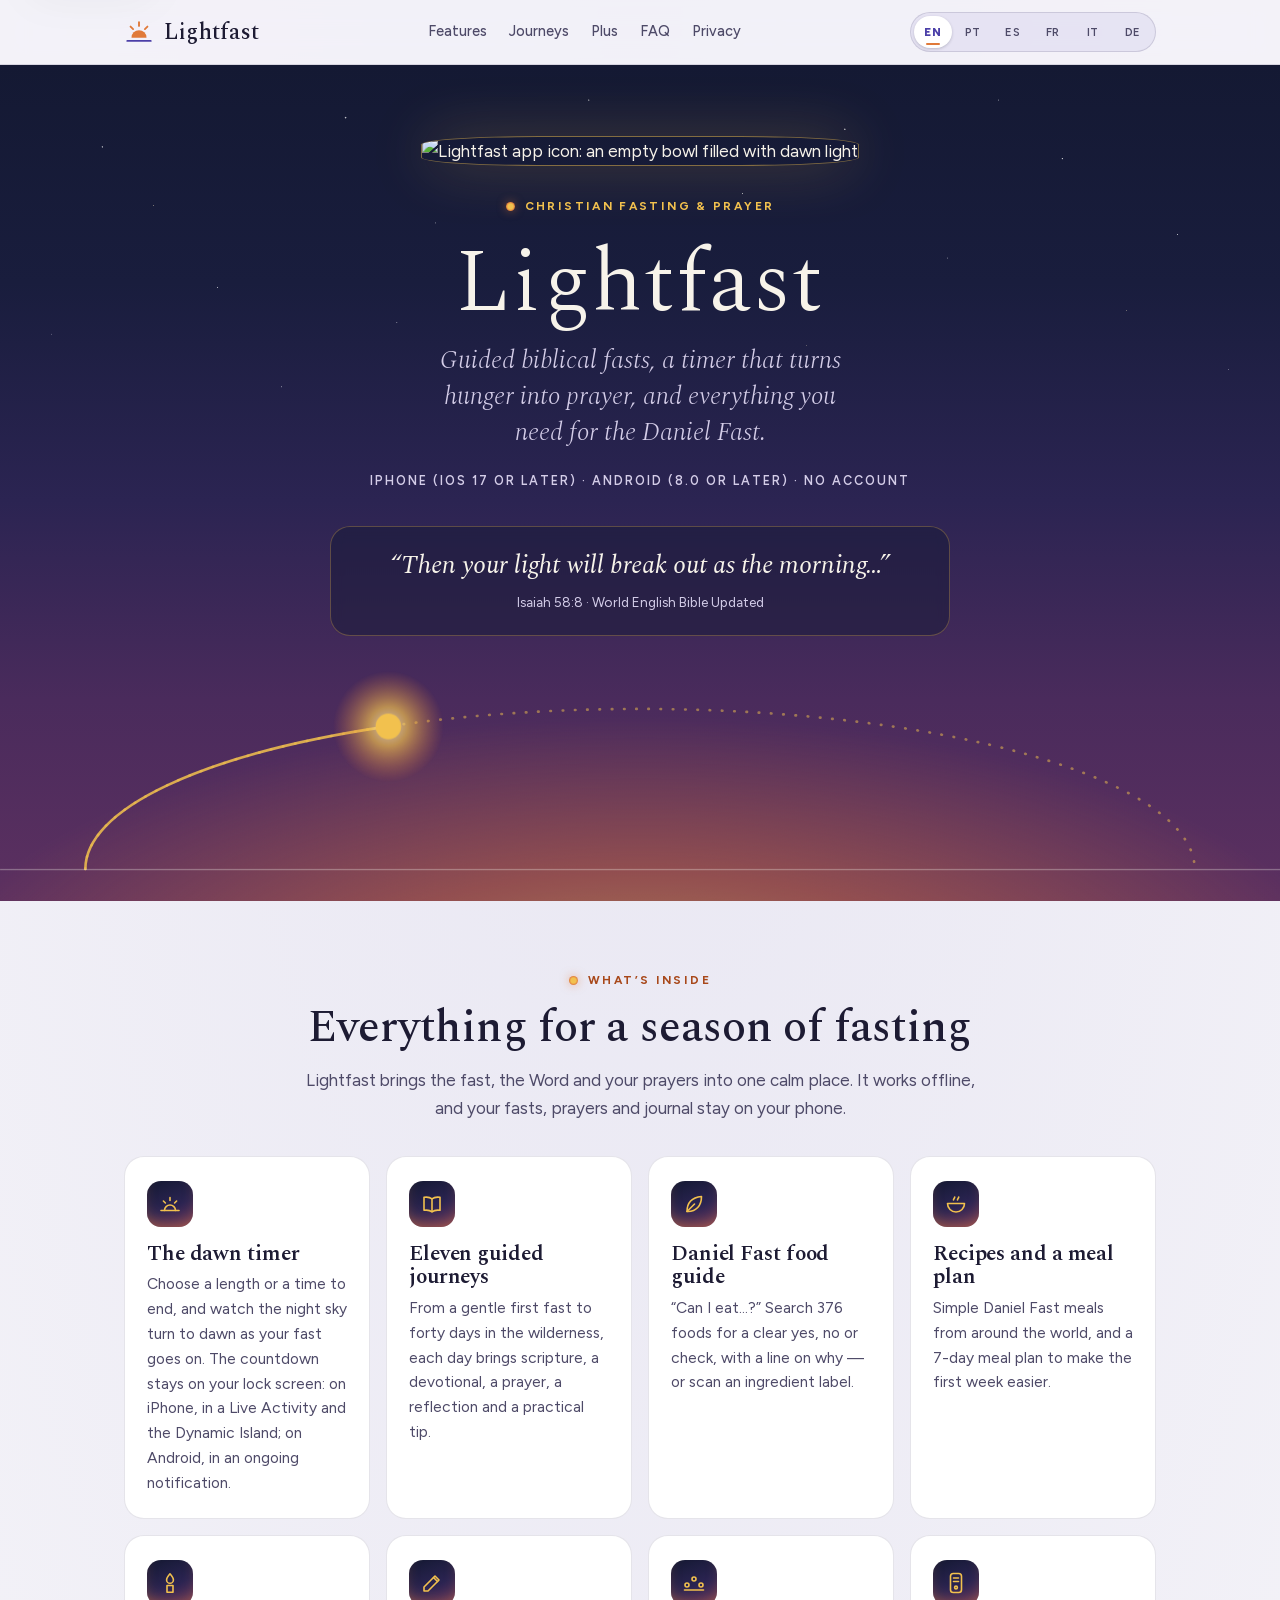
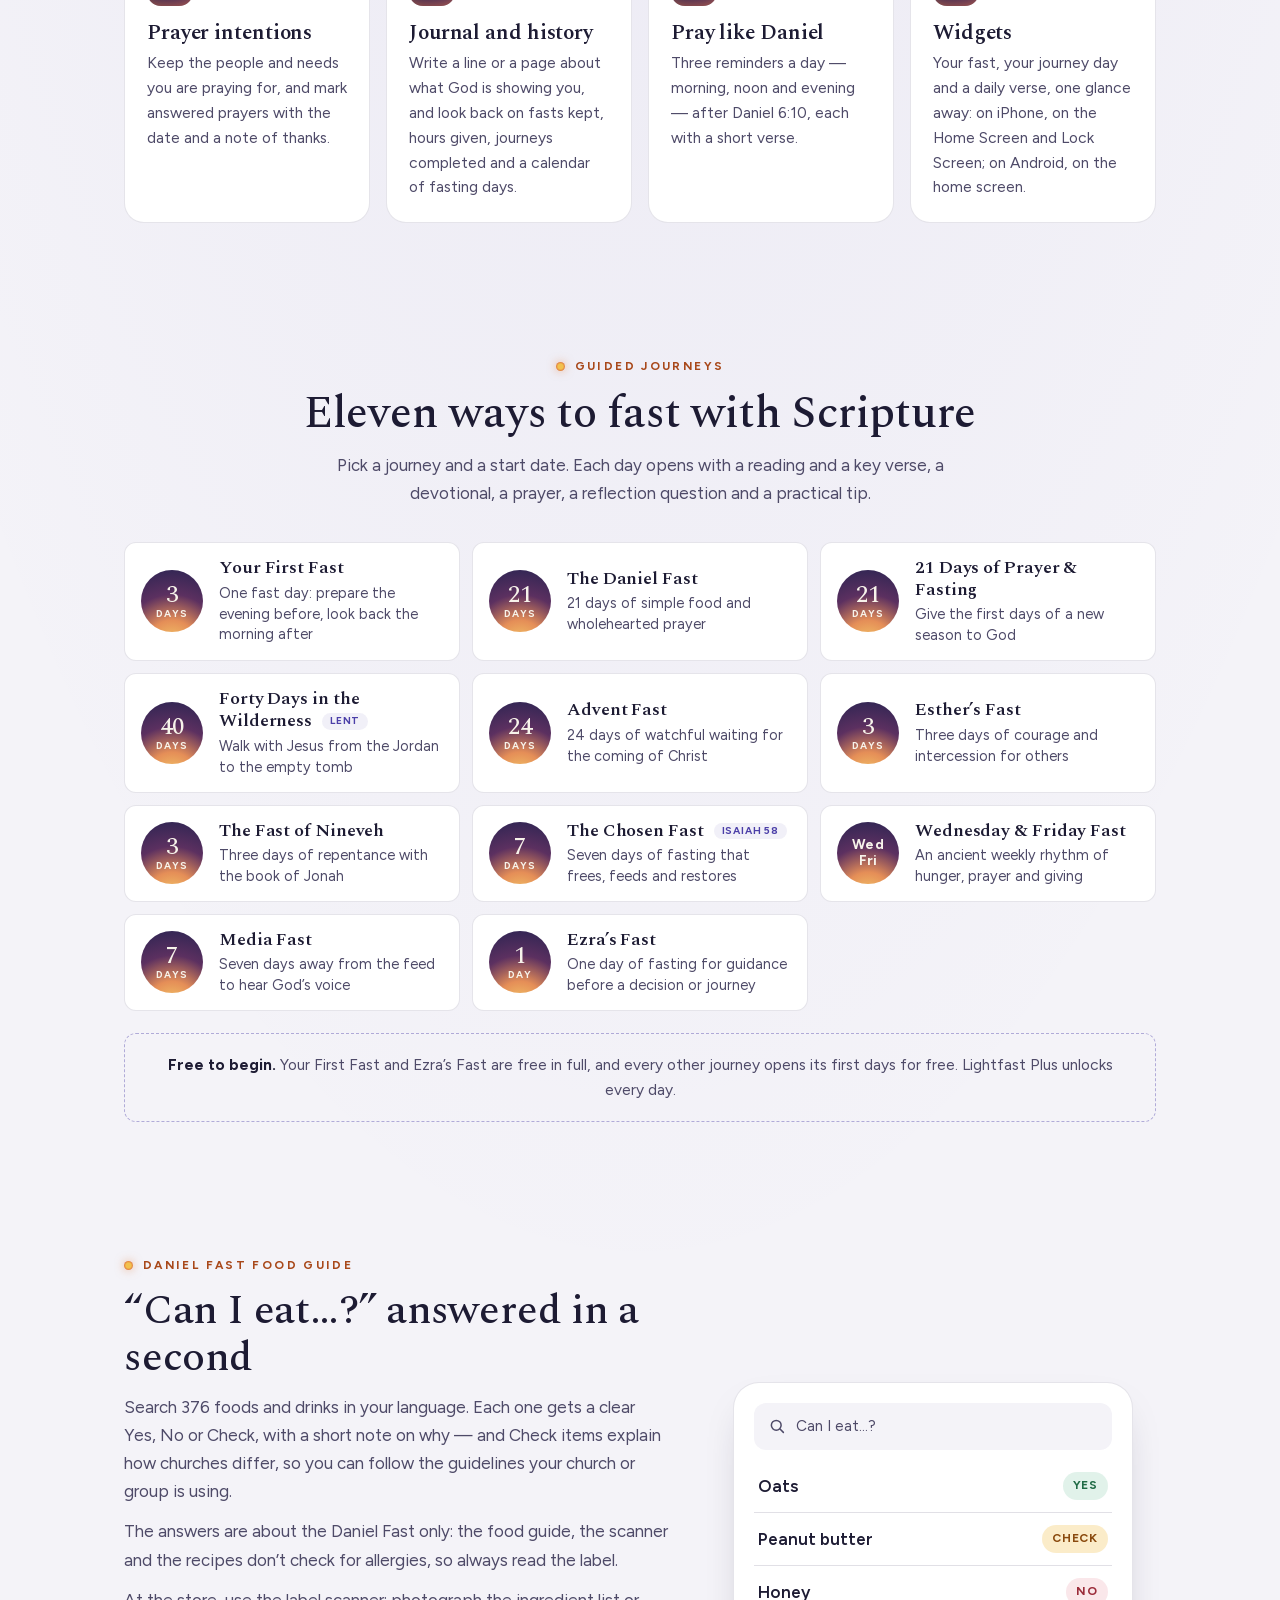
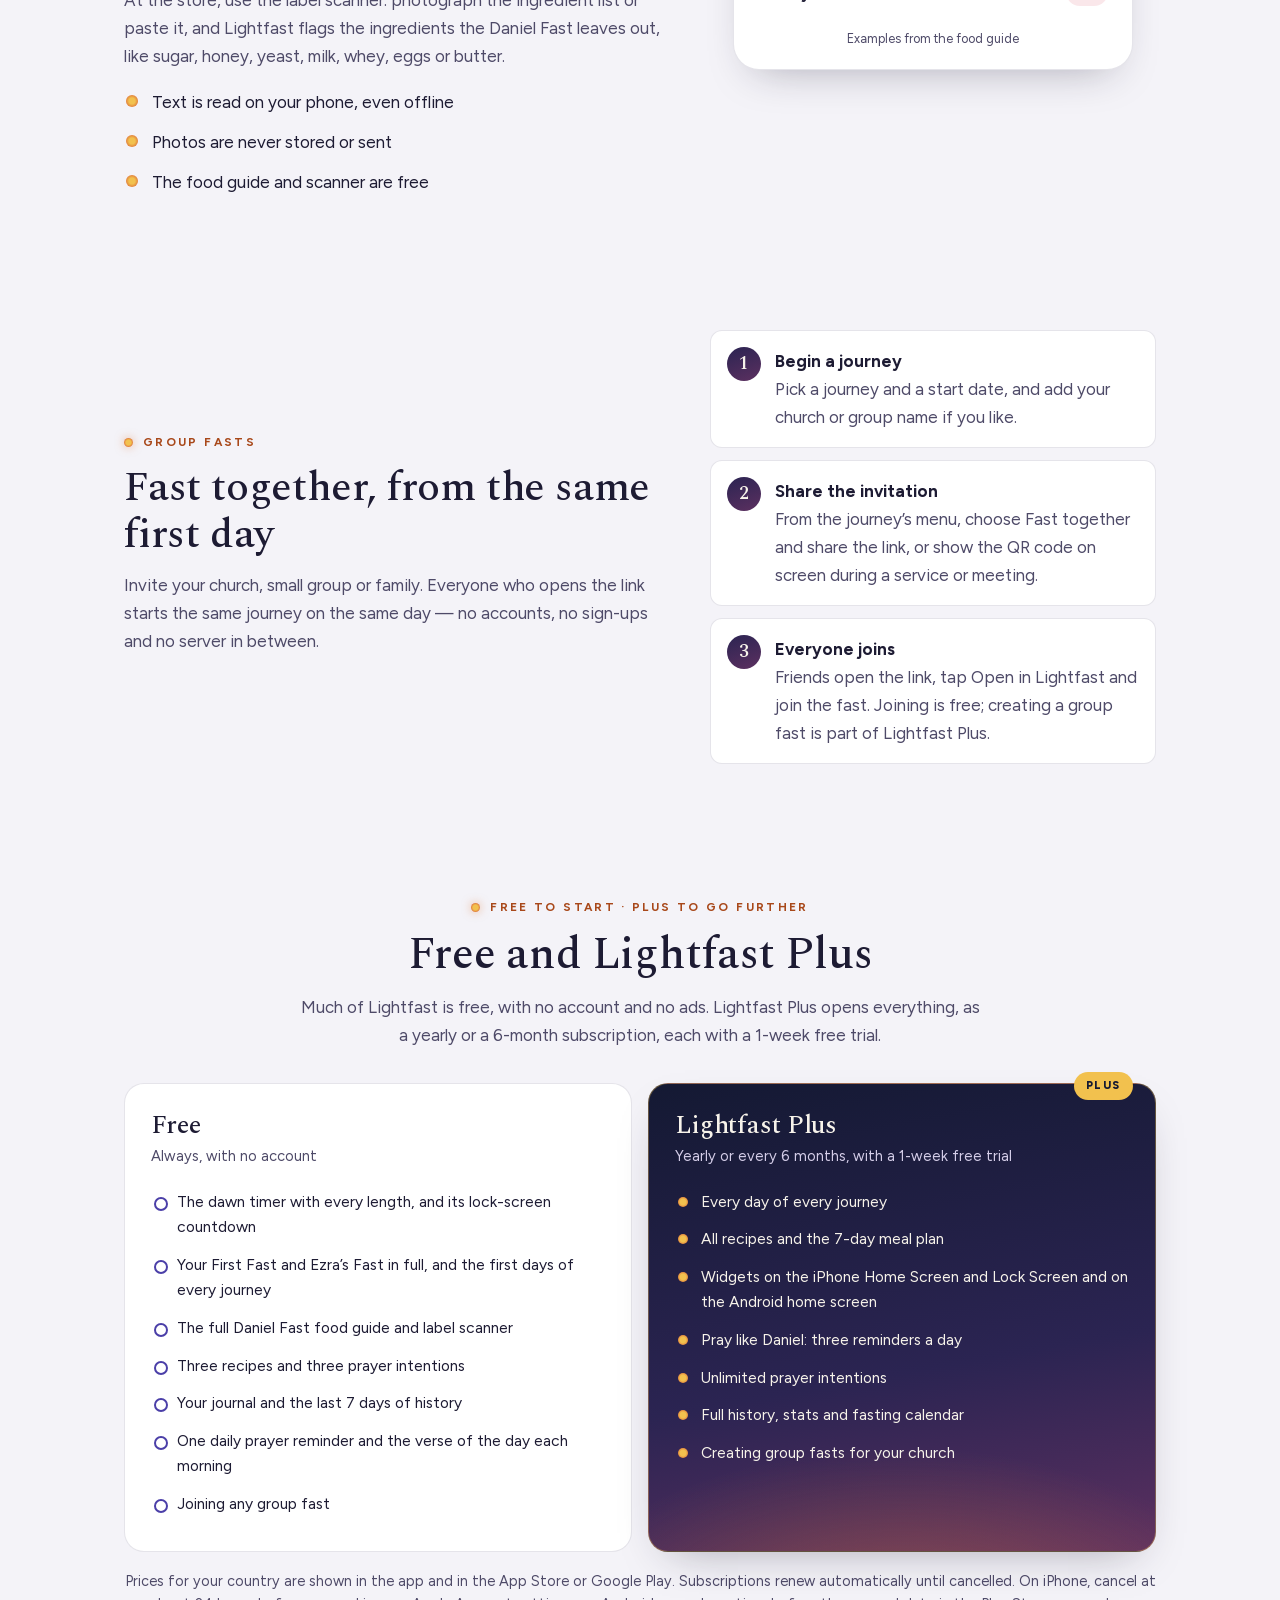
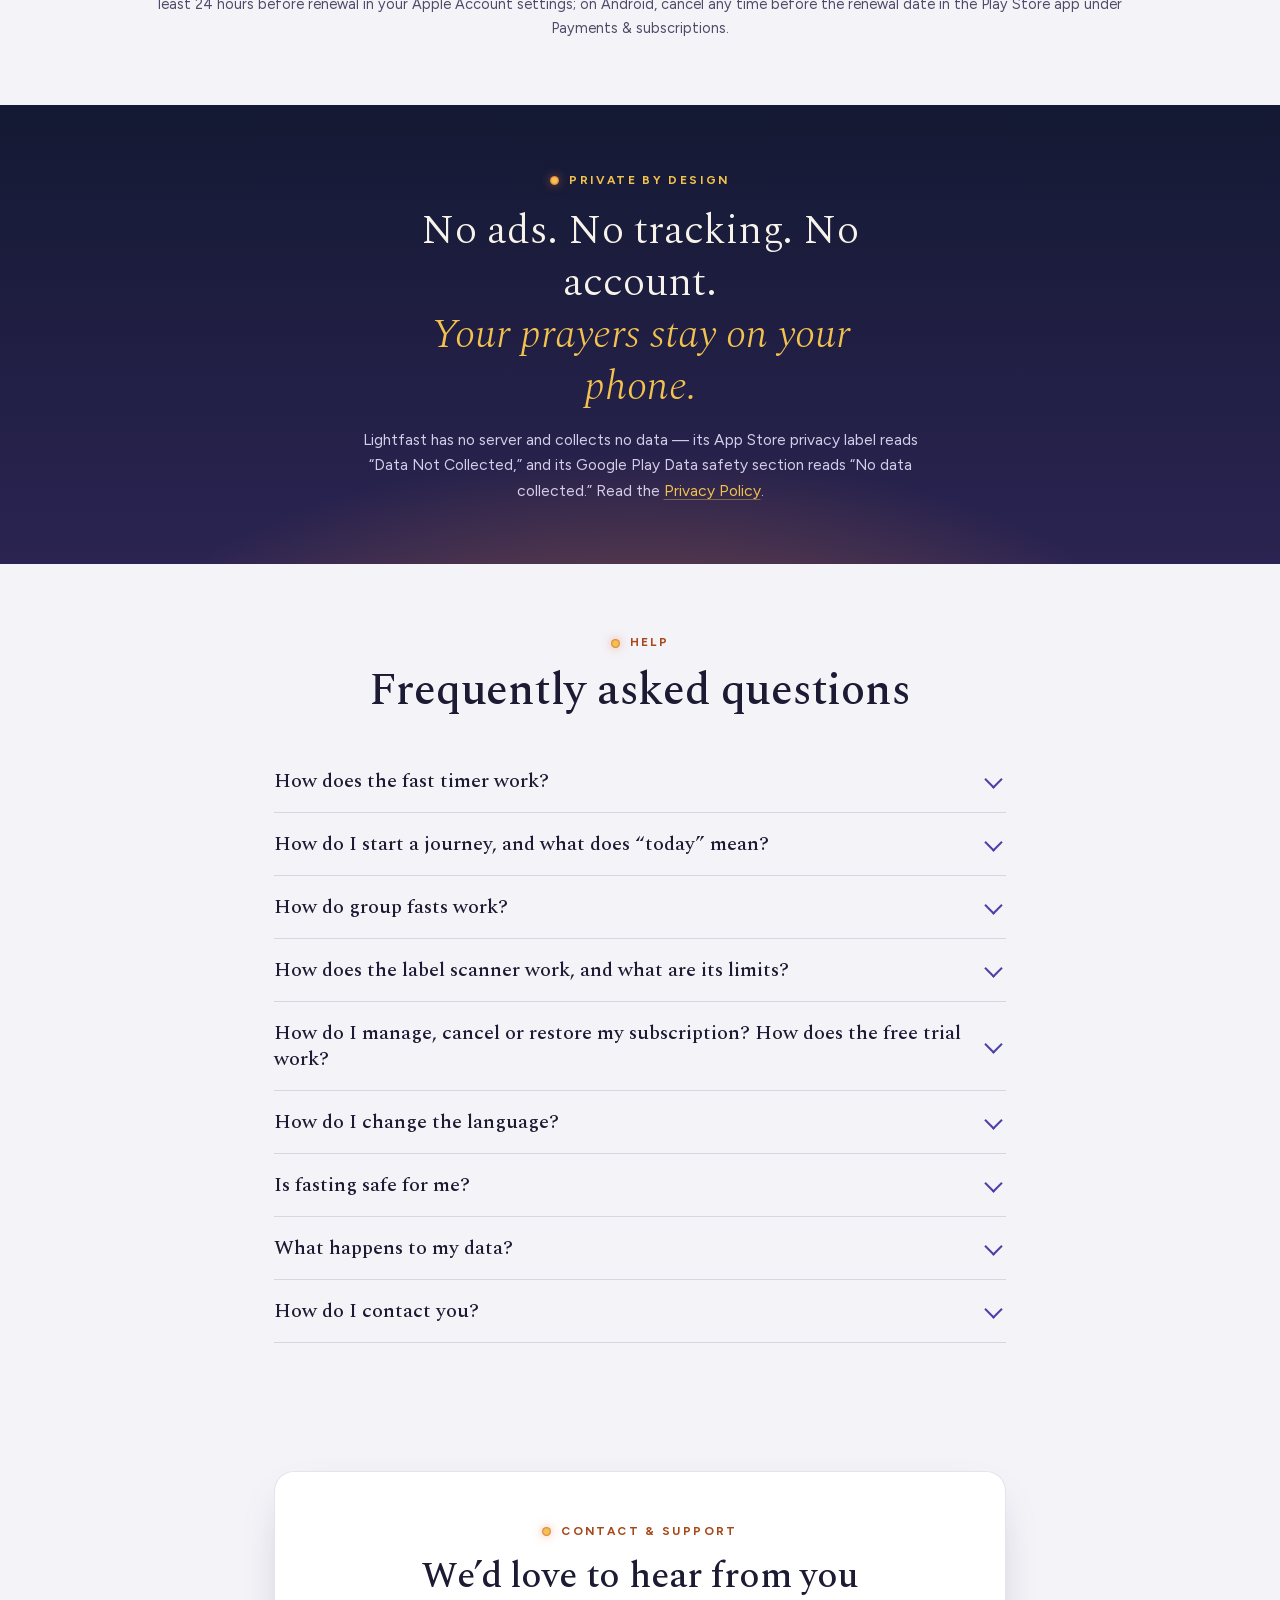
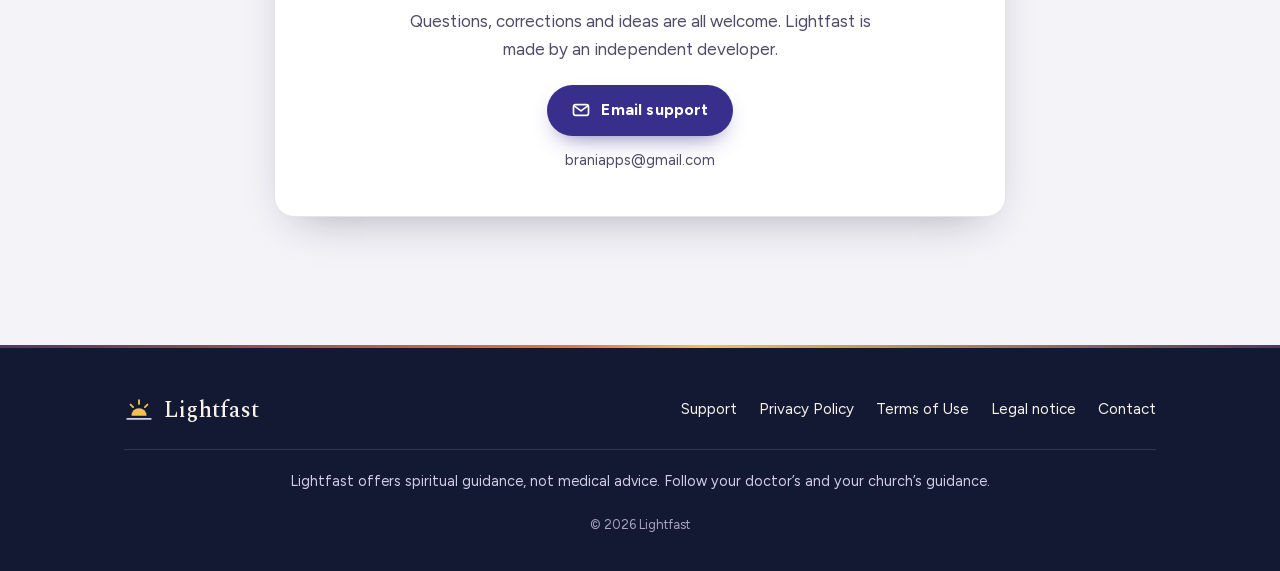
==== commit 29a7a537: "legal: health, allergy and food-safety terms (effective November 9, 2026) The Terms in all six langu" ====
--- a/index.html
+++ b/index.html
@@ -389,6 +389,7 @@
             <span class="kicker">Daniel Fast food guide</span>
             <h2>“Can I eat…?” answered in a second</h2>
             <p>Search 376 foods and drinks in your language. Each one gets a clear Yes, No or Check, with a short note on why — and Check items explain how churches differ, so you can follow the guidelines your church or group is using.</p>
+            <p>The answers are about the Daniel Fast only: the food guide, the scanner and the recipes don’t check for allergies, so always read the label.</p>
             <p>At the store, use the label scanner: photograph the ingredient list or paste it, and Lightfast flags the ingredients the Daniel Fast leaves out, like sugar, honey, yeast, milk, whey, eggs or butter.</p>
             <ul class="ticks">
               <li>Text is read on your phone, even offline</li>
@@ -413,6 +414,7 @@
             <span class="kicker">Guia de alimentos</span>
             <h2>“Posso comer…?” respondido num instante</h2>
             <p>Pesquise 376 alimentos e bebidas no seu idioma. Cada um recebe uma resposta clara (Sim, Não ou Verifique), com uma nota curta explicando o porquê — e os itens “Verifique” mostram como as igrejas diferem, para você seguir as orientações da sua igreja ou do seu grupo.</p>
+            <p>As respostas se referem apenas ao Jejum de Daniel: o guia de alimentos, o leitor de rótulos e as receitas não avaliam alergias; por isso, leia sempre o rótulo.</p>
             <p>No mercado, use o leitor de rótulos: fotografe a lista de ingredientes ou cole o texto, e o Lightfast aponta os ingredientes que o Jejum de Daniel deixa de fora, como açúcar, mel, fermento, leite, soro de leite, ovos ou manteiga.</p>
             <ul class="ticks">
               <li>O texto é lido no seu celular, mesmo offline</li>
@@ -437,6 +439,7 @@
             <span class="kicker">Guía de alimentos</span>
             <h2>«¿Puedo comer…?», resuelto en un segundo</h2>
             <p>Busca entre 376 alimentos y bebidas en tu idioma. Cada uno recibe una respuesta clara (Sí, No o Revisa), con una nota breve del porqué, y los alimentos marcados «Revisa» explican en qué difieren las iglesias, para que sigas las pautas de tu iglesia o grupo.</p>
+            <p>Las respuestas se refieren solo al Ayuno de Daniel: la guía de alimentos, el escáner y las recetas no evalúan alergias, así que lee siempre la etiqueta.</p>
             <p>En la tienda, usa el escáner de etiquetas: fotografía la lista de ingredientes o pega el texto, y Lightfast señala los ingredientes que el Ayuno de Daniel deja fuera, como azúcar, miel, levadura, leche, suero de leche, huevo o mantequilla.</p>
             <ul class="ticks">
               <li>El texto se lee en tu teléfono, incluso sin conexión</li>
@@ -461,6 +464,7 @@
             <span class="kicker">Guide alimentaire</span>
             <h2>«&nbsp;Puis-je manger…&nbsp;?&nbsp;»&nbsp;: la réponse en une seconde</h2>
             <p>Cherche parmi 376 aliments et boissons dans ta langue. Chacun reçoit une réponse claire (Oui, Non ou À vérifier) avec une courte note qui explique pourquoi. Pour les éléments «&nbsp;À vérifier&nbsp;», la note précise en quoi les Églises diffèrent, pour que tu puisses suivre les consignes de ton Église ou de ton groupe.</p>
+            <p>Les réponses ne concernent que le jeûne de Daniel&nbsp;: le guide alimentaire, le scanner et les recettes ne tiennent pas compte des allergies, lis donc toujours l’étiquette.</p>
             <p>Au magasin, utilise le scanner d’étiquettes&nbsp;: photographie la liste d’ingrédients ou colle le texte, et Lightfast signale les ingrédients que le jeûne de Daniel exclut, comme le sucre, le miel, la levure, le lait, le lactosérum, les œufs ou le beurre.</p>
             <ul class="ticks">
               <li>Le texte est lu sur ton téléphone, même hors ligne</li>
@@ -485,6 +489,7 @@
             <span class="kicker">Guida agli alimenti del digiuno di Daniele</span>
             <h2>“Posso mangiare…?”: la risposta in un secondo</h2>
             <p>Cerca tra 376 alimenti e bevande nella tua lingua. Ognuno riceve una risposta chiara — Sì, No o Verifica — con una breve nota che spiega il perché; per le voci “Verifica”, la nota indica in che cosa le chiese differiscono, così puoi seguire le indicazioni della tua chiesa o del tuo gruppo.</p>
+            <p>Le risposte riguardano solo il digiuno di Daniele: la guida agli alimenti, lo scanner e le ricette non tengono conto delle allergie, quindi leggi sempre l’etichetta.</p>
             <p>Al supermercato, usa lo scanner delle etichette: fotografa l’elenco degli ingredienti o incollalo, e Lightfast segnala gli ingredienti che il digiuno di Daniele esclude, come zucchero, miele, lievito, latte, siero di latte, uova o burro.</p>
             <ul class="ticks">
               <li>Il testo viene letto sul tuo telefono, anche offline</li>
@@ -509,6 +514,7 @@
             <span class="kicker">Lebensmittelliste zum Daniel-Fasten</span>
             <h2>„Darf ich … essen?“ – die Antwort in einer Sekunde</h2>
             <p>Durchsuche 376 Lebensmittel und Getränke in deiner Sprache. Jedes bekommt ein klares Ja, Nein oder „Prüfen“ mit einer kurzen Begründung – und bei „Prüfen“ erfährst du, wie unterschiedlich Gemeinden das handhaben, damit du den Richtlinien deiner Gemeinde oder Gruppe folgen kannst.</p>
+            <p>Die Antworten beziehen sich nur auf das Daniel-Fasten: Lebensmittelliste, Scanner und Rezepte berücksichtigen keine Allergien – lies also immer, was auf der Verpackung steht.</p>
             <p>Im Laden hilft dir der Zutaten-Scanner: Fotografiere die Zutatenliste oder füge sie als Text ein, und Lightfast markiert die Zutaten, auf die man beim Daniel-Fasten verzichtet, etwa Zucker, Honig, Hefe, Milch, Molke, Eier oder Butter.</p>
             <ul class="ticks">
               <li>Der Text wird auf deinem Smartphone gelesen, auch offline</li>
@@ -921,7 +927,7 @@
                 <li>Glare, curved packaging, tiny print and handwriting can cause missed or misread words. Fill the frame with the ingredients, in good light.</li>
                 <li>It recognizes ingredient names in English, Portuguese, Spanish, French, Italian and German. It can’t know how a product was made, or anything not printed on the label.</li>
                 <li>Daniel Fast traditions differ on some items (vinegar, plant milks, nut butters…). Follow the guidelines your church or group is using.</li>
-                <li>It is not an allergy or medical tool. Always read the label yourself.</li>
+                <li>It is not an allergy or medical tool: it doesn’t look for allergens and skips “may contain” statements, so its dairy and egg flags are not an allergy check. Always read the label yourself.</li>
               </ul>
               <p>Text recognition happens on your phone, even offline — with Apple’s Vision on iPhone and the open-source Tesseract engine on Android. Photos are never kept or sent anywhere.</p>
             </div>
@@ -1018,7 +1024,7 @@
                 <li>Reflexos, embalagens curvas, letras muito pequenas e textos escritos à mão podem fazer o leitor perder ou confundir palavras. Enquadre bem os ingredientes, com boa luz.</li>
                 <li>Ele reconhece nomes de ingredientes em inglês, português, espanhol, francês, italiano e alemão. Não tem como saber como o produto foi feito nem o que não está impresso no rótulo.</li>
                 <li>As tradições do Jejum de Daniel diferem em alguns itens (vinagre, leites vegetais, pastas de oleaginosas…). Siga as orientações da sua igreja ou do seu grupo.</li>
-                <li>Não é uma ferramenta para alergias nem para uso médico. Leia sempre o rótulo você mesmo.</li>
+                <li>Não é uma ferramenta para alergias nem para uso médico: ele não procura alergênicos e ignora os avisos “pode conter”; por isso, quando ele aponta laticínios ou ovos, isso não é uma verificação de alergias. Leia sempre o rótulo pessoalmente.</li>
               </ul>
               <p>O reconhecimento de texto acontece no seu celular, mesmo offline — com o Vision da Apple no iPhone e com o mecanismo de código aberto Tesseract no Android. As fotos nunca são guardadas nem enviadas.</p>
             </div>
@@ -1115,7 +1121,7 @@
                 <li>Los reflejos, los empaques curvos, la letra muy pequeña y la escritura a mano pueden hacer que se pierdan o se lean mal algunas palabras. Encuadra bien los ingredientes, con buena luz.</li>
                 <li>Reconoce nombres de ingredientes en inglés, portugués, español, francés, italiano y alemán. No puede saber cómo se elaboró un producto ni lo que no está impreso en la etiqueta.</li>
                 <li>Las tradiciones del Ayuno de Daniel difieren en algunos productos (vinagre, bebidas vegetales, cremas de frutos secos…). Sigue las pautas de tu iglesia o grupo.</li>
-                <li>No es una herramienta para alergias ni para uso médico. Lee siempre la etiqueta por tu cuenta.</li>
+                <li>No es una herramienta para alergias ni para uso médico: no busca alérgenos y omite las advertencias «puede contener», así que, cuando señala lácteos o huevo, no está verificando alergias. Lee siempre la etiqueta por tu cuenta.</li>
               </ul>
               <p>El reconocimiento de texto se hace en tu teléfono, incluso sin conexión: con Vision de Apple en iPhone y con el motor de código abierto Tesseract en Android. Las fotos nunca se guardan ni se envían.</p>
             </div>
@@ -1212,7 +1218,7 @@
                 <li>Les reflets, les emballages courbes, les très petits caractères et l’écriture manuscrite peuvent entraîner des mots manqués ou mal lus. Cadre bien les ingrédients, avec une bonne lumière.</li>
                 <li>Le scanner reconnaît les noms d’ingrédients en anglais, en portugais, en espagnol, en français, en italien et en allemand. Il ne peut pas savoir comment un produit a été fabriqué, ni ce qui n’est pas imprimé sur l’étiquette.</li>
                 <li>Les traditions du jeûne de Daniel diffèrent pour certains produits (vinaigre, laits végétaux, purées d’oléagineux…). Suis les consignes de ton Église ou de ton groupe.</li>
-                <li>Ce n’est ni un outil pour les allergies ni un outil médical. Lis toujours l’étiquette toi-même.</li>
+                <li>Ce n’est ni un outil pour les allergies ni un outil médical. Il ne recherche pas les allergènes et ne tient pas compte des mentions «&nbsp;peut contenir&nbsp;»&nbsp;; quand il signale des produits laitiers ou des œufs, ce n’est donc pas une vérification des allergies. Lis toujours l’étiquette toi-même.</li>
               </ul>
               <p>La reconnaissance du texte se fait sur ton téléphone, même hors ligne — avec Vision d’Apple sur iPhone et avec le moteur open source Tesseract sur Android. Les photos ne sont jamais conservées ni envoyées.</p>
             </div>
@@ -1308,7 +1314,7 @@
                 <li>Riflessi, confezioni curve, caratteri minuscoli e scritte a mano possono far saltare o leggere male alcune parole. Fai in modo che gli ingredienti riempiano l’inquadratura, con una buona luce.</li>
                 <li>Riconosce i nomi degli ingredienti in inglese, portoghese, spagnolo, francese, italiano e tedesco. Non può sapere come è stato fatto un prodotto, né nulla di ciò che non è stampato sull’etichetta.</li>
                 <li>Le tradizioni del digiuno di Daniele differiscono su alcuni prodotti (aceto, bevande vegetali, creme di frutta secca…). Segui le indicazioni della tua chiesa o del tuo gruppo.</li>
-                <li>Non è uno strumento per le allergie né uno strumento medico. Leggi sempre l’etichetta di persona.</li>
+                <li>Non è uno strumento per le allergie né uno strumento medico: non cerca allergeni e ignora le diciture “può contenere”, quindi le sue segnalazioni di latticini e uova non sono un controllo delle allergie. Leggi sempre l’etichetta di persona.</li>
               </ul>
               <p>Il riconoscimento del testo avviene sul tuo telefono, anche offline — con Vision di Apple su iPhone e con il motore open source Tesseract su Android. Le foto non vengono mai conservate né inviate.</p>
             </div>
@@ -1404,7 +1410,7 @@
                 <li>Spiegelungen, gewölbte Verpackungen, winzige Schrift und Handschrift können dazu führen, dass Wörter übersehen oder falsch gelesen werden. Fülle das Bild mit den Zutaten und sorge für gutes Licht.</li>
                 <li>Er erkennt Zutaten auf Englisch, Portugiesisch, Spanisch, Französisch, Italienisch und Deutsch. Er kann nicht wissen, wie ein Produkt hergestellt wurde, und er kennt nichts, was nicht auf der Verpackung steht.</li>
                 <li>Bei manchen Lebensmitteln gehen die Traditionen des Daniel-Fastens auseinander (Essig, Pflanzendrinks, Nussmus …). Folge den Richtlinien deiner Gemeinde oder Gruppe.</li>
-                <li>Er ist weder ein Allergie- noch ein medizinisches Hilfsmittel. Lies die Zutatenliste immer selbst.</li>
+                <li>Er ist weder ein Allergie- noch ein medizinisches Hilfsmittel: Er sucht nicht nach Allergenen und überspringt Spurenhinweise („Kann Spuren von … enthalten“). Wenn er Milchprodukte oder Eier markiert, ist das also keine Allergieprüfung. Lies immer selbst, was auf der Verpackung steht.</li>
               </ul>
               <p>Die Texterkennung geschieht auf deinem Smartphone, auch offline – auf dem iPhone mit Apples Vision, auf Android mit der Open-Source-Engine Tesseract. Fotos werden nie aufbewahrt oder irgendwohin gesendet.</p>
             </div>
--- a/styles.css
+++ b/styles.css
@@ -470,6 +470,7 @@
   border-left: 4px solid var(--accent);
   border-radius: 10px; padding: 18px 22px; margin: 0 0 26px;
 }
+.legal .highlight p:last-child { margin-bottom: 0; }
 .legal .caps { text-transform: none; font-size: 0.95rem; }
 .legal .contact { margin-top: 34px; padding-top: 22px; border-top: 1px solid var(--hair); }
 .legal .contact h2 { border: 0; padding: 0; }
